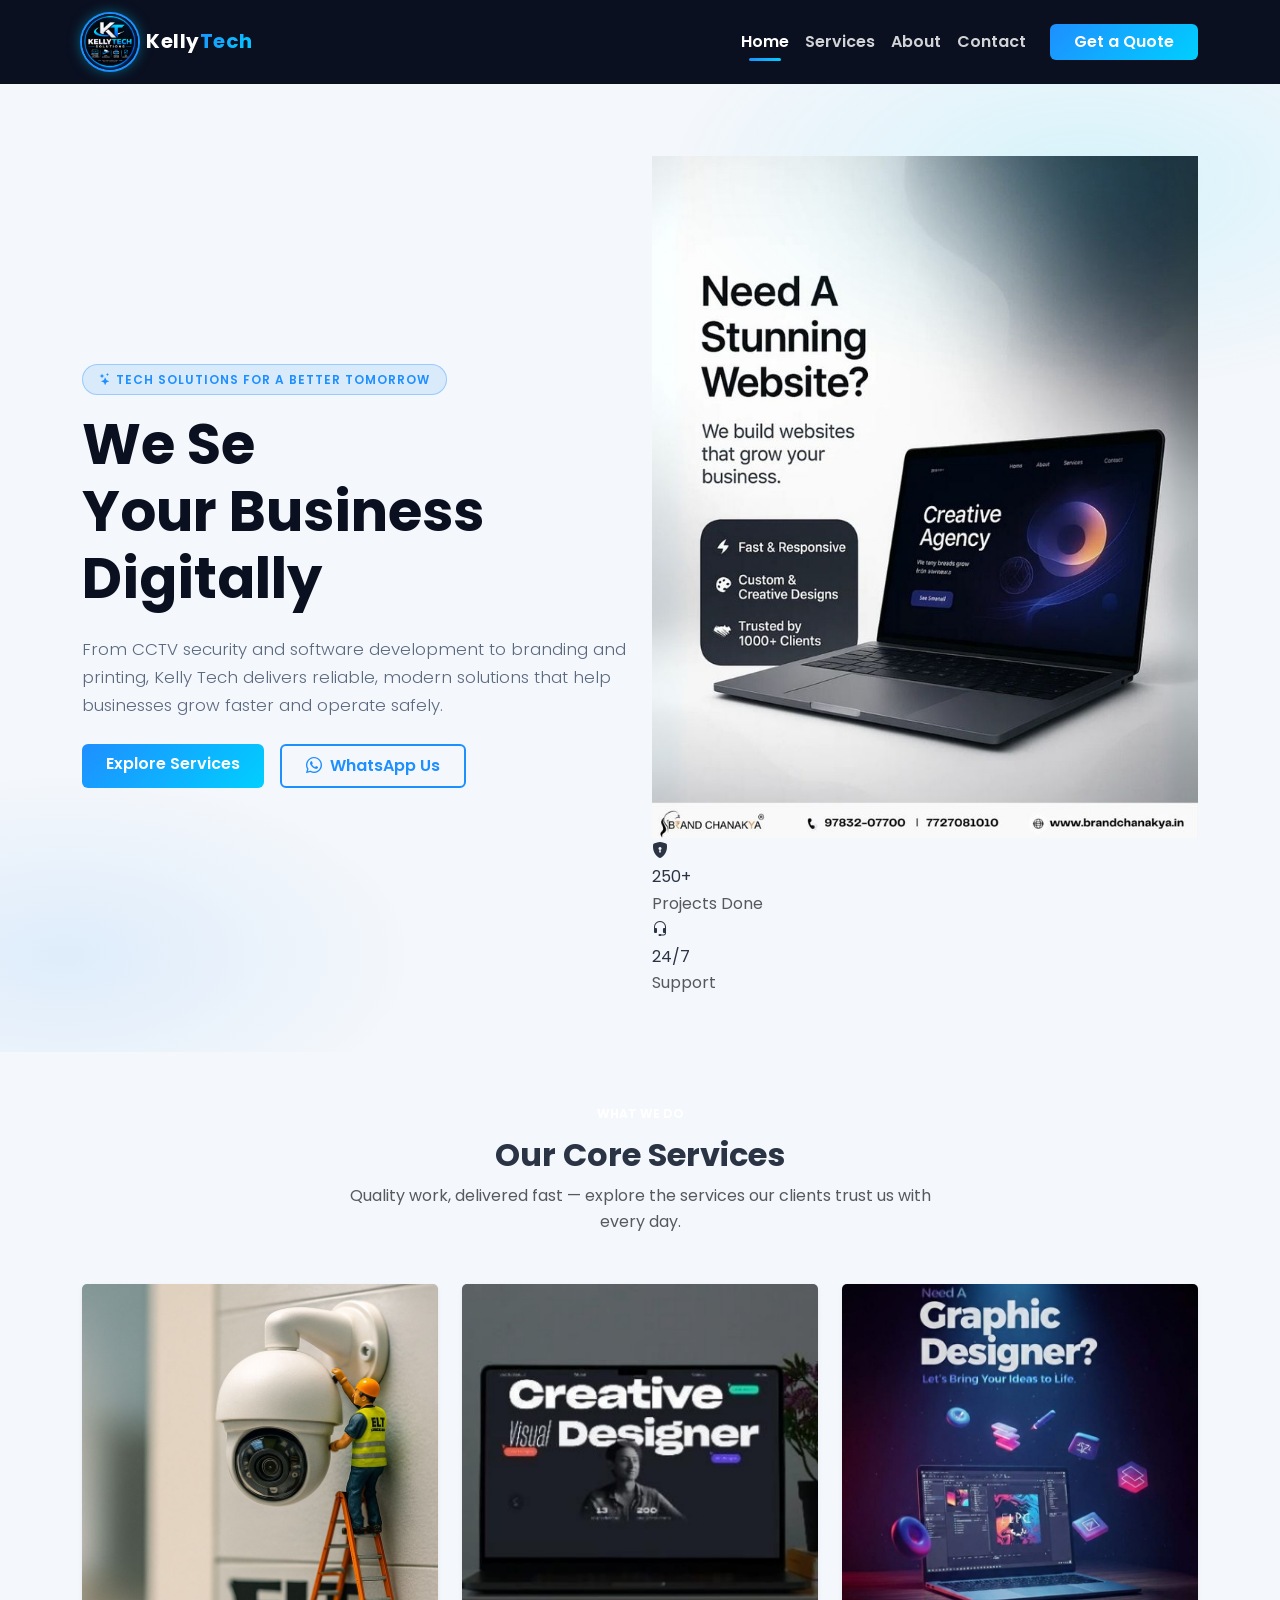
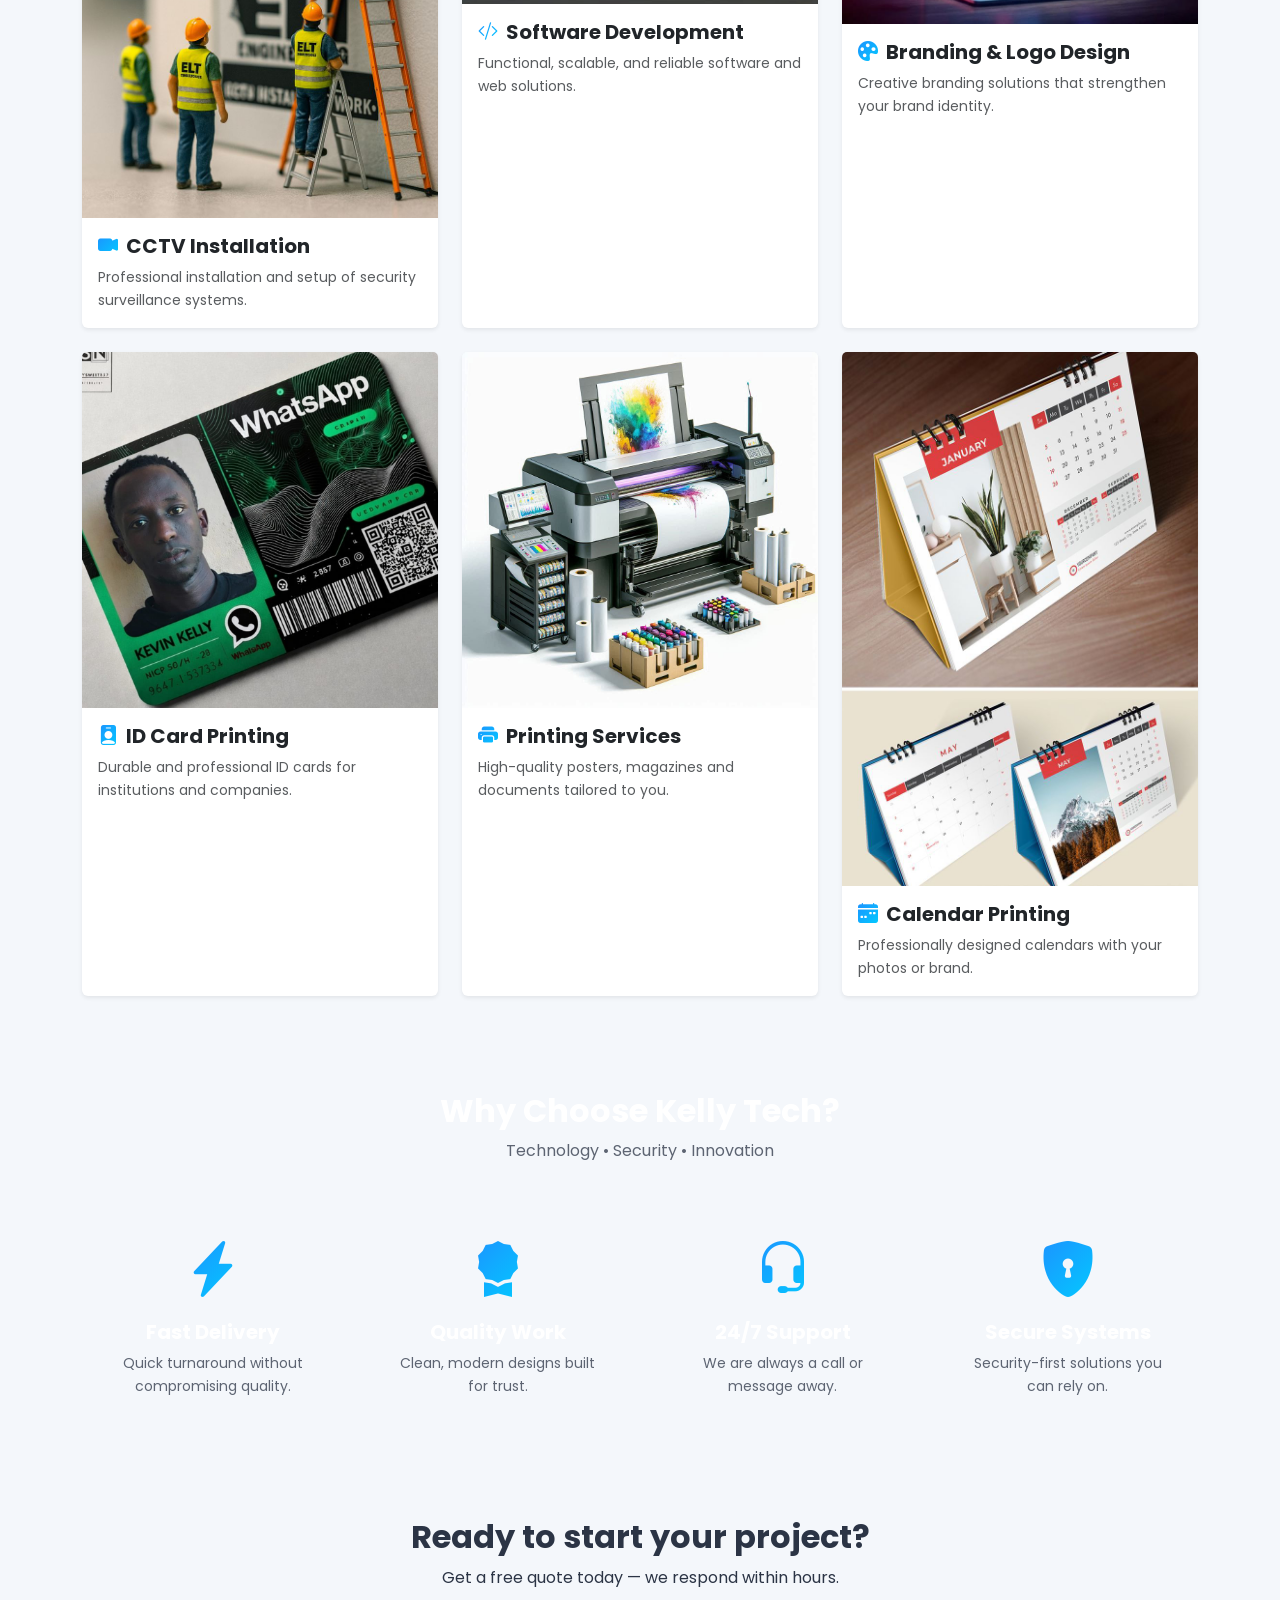
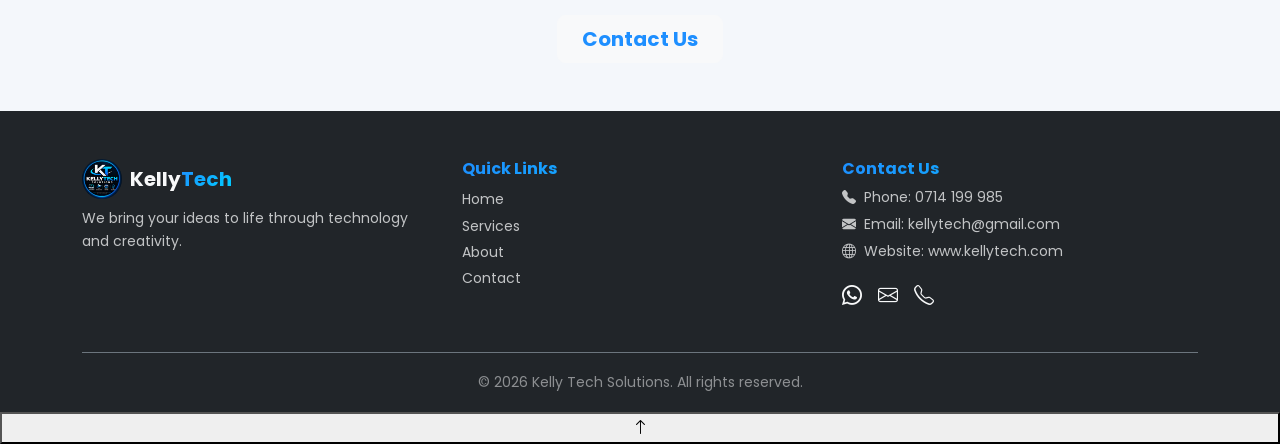
==== index.html @ 05b1f001 "Rebrand site to logo colors (navy/blue/cyan), fix broken logo.png, add UI behaviors and optimize" ====
<!DOCTYPE html>
<html lang="en" data-bs-theme="light">
<head>
    <meta charset="UTF-8">
    <meta name="viewport" content="width=device-width, initial-scale=1.0">
    <meta name="description" content="Kelly Tech Solutions - CCTV installation, software development, branding and printing services in Kenya.">
    <title>Kelly Tech Solutions | Home</title>

    <link rel="icon" type="image/jpeg" href="images/logo.jpg">

    <!-- Preconnects for faster CDN loading -->
    <link rel="preconnect" href="https://cdn.jsdelivr.net" crossorigin>
    <link rel="preconnect" href="https://fonts.gstatic.com" crossorigin>

    <!-- Bootstrap CSS -->
    <link href="https://cdn.jsdelivr.net/npm/bootstrap@5.3.3/dist/css/bootstrap.min.css" rel="stylesheet">
    <link rel="stylesheet" href="https://cdn.jsdelivr.net/npm/bootstrap-icons@1.11.3/font/bootstrap-icons.min.css">
    <link href="https://fonts.googleapis.com/css2?family=Poppins:wght@300;400;600;700&display=swap" rel="stylesheet">

    <!-- Custom CSS -->
    <link rel="stylesheet" href="style.css">
</head>
<body>

<!-- NAVBAR -->
<nav class="navbar navbar-expand-lg navbar-dark navbar-kt sticky-top">
    <div class="container">
        <a class="navbar-brand fw-bold d-flex align-items-center" href="index.html">
            <img src="images/logo.jpg" alt="Kelly Tech Logo" width="56" height="56" class="me-2 rounded-circle">
            <span class="text-white">Kelly</span><span class="brand-text">Tech</span>
        </a>

        <button class="navbar-toggler" type="button" data-bs-toggle="collapse" data-bs-target="#mainNavbar"
                aria-controls="mainNavbar" aria-expanded="false" aria-label="Toggle navigation">
            <span class="navbar-toggler-icon"></span>
        </button>

        <div class="collapse navbar-collapse" id="mainNavbar">
            <ul class="navbar-nav ms-auto fw-semibold">
                <li class="nav-item"><a class="nav-link active" href="index.html" aria-current="page">Home</a></li>
                <li class="nav-item"><a class="nav-link" href="services.html">Services</a></li>
                <li class="nav-item"><a class="nav-link" href="about.html">About</a></li>
                <li class="nav-item"><a class="nav-link" href="contact.html">Contact</a></li>
            </ul>
            <a href="contact.html" class="btn btn-kt ms-lg-3 mt-3 mt-lg-0 px-4">Get a Quote</a>
        </div>
    </div>
</nav>

<main>

    <!-- HERO -->
    <section class="hero">
        <div class="container">
            <div class="row align-items-center">
                <div class="hero-text col-lg-6 mb-5 mb-lg-0 reveal">
                    <span class="badge badge-kt rounded-pill px-3 py-2 mb-3">
                        <i class="bi bi-stars me-1"></i>TECH SOLUTIONS FOR A BETTER TOMORROW
                    </span>
                    <h1 class="display-4 mb-4">
                        We <span id="typedWord" class="typed-word">Build</span><span class="typed-caret"></span><br>
                        Your Business Digitally
                    </h1>
                    <p class="lead mb-4">
                        From CCTV security and software development to branding and printing,
                        Kelly Tech delivers reliable, modern solutions that help businesses
                        grow faster and operate safely.
                    </p>
                    <div class="buttons d-flex gap-3">
                        <a href="services.html" class="btn btn-kt px-4 py-2">Explore Services</a>
                        <a href="https://wa.me/254732307868" target="_blank" rel="noopener" class="btn btn-outline-kt px-4 py-2">
                            <i class="bi bi-whatsapp me-2"></i>WhatsApp Us
                        </a>
                    </div>
                </div>

                <div class="hero-media col-lg-6 reveal">
                    <div class="image-wrapper">
                        <img src="images/Web.jpg" alt="Kelly Tech web development project" fetchpriority="high" decoding="async">
                        <div class="float-card fc-1">
                            <i class="bi bi-shield-lock-fill"></i>
                            <div>250+<br><span class="fw-normal text-muted">Projects Done</span></div>
                        </div>
                        <div class="float-card fc-2">
                            <i class="bi bi-headset"></i>
                            <div>24/7<br><span class="fw-normal text-muted">Support</span></div>
                        </div>
                    </div>
                </div>
            </div>
        </div>
    </section>

<!-- SERVICES PREVIEW -->
<section class="py-5">
    <div class="container">
        <div class="text-center mb-5 reveal">
            <span class="badge badge-kt rounded-pill px-3 py-2 mb-2">WHAT WE DO</span>
            <h2 class="fw-bold">Our Core Services</h2>
            <p class="text-muted mx-auto" style="max-width: 620px;">
                Quality work, delivered fast — explore the services our clients trust us with every day.
            </p>
        </div>

        <div class="row g-4">
            <div class="col-md-4 reveal">
                <div class="card border-0 shadow-sm h-100">
                    <div class="img-zoom">
                        <img src="images/cctv.jpg" class="card-img-top" loading="lazy" decoding="async" alt="CCTV Installation">
                    </div>
                    <div class="card-body">
                        <h5 class="fw-bold"><i class="bi bi-camera-video-fill text-gradient me-2"></i>CCTV Installation</h5>
                        <p class="small text-muted mb-0">
                            Professional installation and setup of security surveillance systems.
                        </p>
                    </div>
                </div>
            </div>

            <div class="col-md-4 reveal">
                <div class="card border-0 shadow-sm h-100">
                    <div class="img-zoom">
                        <img src="images/website.jpeg" class="card-img-top" loading="lazy" decoding="async" alt="Software Development">
                    </div>
                    <div class="card-body">
                        <h5 class="fw-bold"><i class="bi bi-code-slash text-gradient me-2"></i>Software Development</h5>
                        <p class="small text-muted mb-0">
                            Functional, scalable, and reliable software and web solutions.
                        </p>
                    </div>
                </div>
            </div>

            <div class="col-md-4 reveal">
                <div class="card border-0 shadow-sm h-100">
                    <div class="img-zoom">
                        <img src="images/branding.jpg" class="card-img-top" loading="lazy" decoding="async" alt="Branding and Logo Design">
                    </div>
                    <div class="card-body">
                        <h5 class="fw-bold"><i class="bi bi-palette-fill text-gradient me-2"></i>Branding &amp; Logo Design</h5>
                        <p class="small text-muted mb-0">
                            Creative branding solutions that strengthen your brand identity.
                        </p>
                    </div>
                </div>
            </div>

            <div class="col-md-4 reveal">
                <div class="card border-0 shadow-sm h-100">
                    <div class="img-zoom">
                        <img src="images/ID.jpeg" class="card-img-top" loading="lazy" decoding="async" alt="ID Card Printing">
                    </div>
                    <div class="card-body">
                        <h5 class="fw-bold"><i class="bi bi-person-badge-fill text-gradient me-2"></i>ID Card Printing</h5>
                        <p class="small text-muted mb-0">
                            Durable and professional ID cards for institutions and companies.
                        </p>
                    </div>
                </div>
            </div>

            <div class="col-md-4 reveal">
                <div class="card border-0 shadow-sm h-100">
                    <div class="img-zoom">
                        <img src="images/Print.jpg" class="card-img-top" loading="lazy" decoding="async" alt="General Printing Services">
                    </div>
                    <div class="card-body">
                        <h5 class="fw-bold"><i class="bi bi-printer-fill text-gradient me-2"></i>Printing Services</h5>
                        <p class="small text-muted mb-0">
                            High-quality posters, magazines and documents tailored to you.
                        </p>
                    </div>
                </div>
            </div>

            <div class="col-md-4 reveal">
                <div class="card border-0 shadow-sm h-100">
                    <div class="img-zoom">
                        <img src="images/Calender.jpg" class="card-img-top" loading="lazy" decoding="async" alt="Custom Calendar Printing">
                    </div>
                    <div class="card-body">
                        <h5 class="fw-bold"><i class="bi bi-calendar-week-fill text-gradient me-2"></i>Calendar Printing</h5>
                        <p class="small text-muted mb-0">
                            Professionally designed calendars with your photos or brand.
                        </p>
                    </div>
                </div>
            </div>
        </div>
    </div>
</section>

<!-- WHY CHOOSE US -->
<section class="py-5 hero-dark">
    <div class="container">
        <div class="text-center mb-5 reveal">
            <h2 class="fw-bold text-white">Why Choose Kelly Tech?</h2>
            <p class="opacity-75 mb-0">Technology • Security • Innovation</p>
        </div>
        <div class="row g-4">
            <div class="col-md-3 col-6 reveal">
                <div class="text-center p-4 h-100">
                    <i class="bi bi-lightning-charge-fill display-4 text-gradient"></i>
                    <h5 class="mt-3 text-white fw-bold">Fast Delivery</h5>
                    <p class="small opacity-75 mb-0">Quick turnaround without compromising quality.</p>
                </div>
            </div>
            <div class="col-md-3 col-6 reveal">
                <div class="text-center p-4 h-100">
                    <i class="bi bi-award-fill display-4 text-gradient"></i>
                    <h5 class="mt-3 text-white fw-bold">Quality Work</h5>
                    <p class="small opacity-75 mb-0">Clean, modern designs built for trust.</p>
                </div>
            </div>
            <div class="col-md-3 col-6 reveal">
                <div class="text-center p-4 h-100">
                    <i class="bi bi-headset display-4 text-gradient"></i>
                    <h5 class="mt-3 text-white fw-bold">24/7 Support</h5>
                    <p class="small opacity-75 mb-0">We are always a call or message away.</p>
                </div>
            </div>
            <div class="col-md-3 col-6 reveal">
                <div class="text-center p-4 h-100">
                    <i class="bi bi-shield-lock-fill display-4 text-gradient"></i>
                    <h5 class="mt-3 text-white fw-bold">Secure Systems</h5>
                    <p class="small opacity-75 mb-0">Security-first solutions you can rely on.</p>
                </div>
            </div>
        </div>
    </div>
</section>

<!-- CTA -->
<section class="cta py-5 text-center">
    <div class="container reveal">
        <h2 class="fw-bold">Ready to start your project?</h2>
        <p class="mb-4 opacity-90">Get a free quote today — we respond within hours.</p>
        <a href="contact.html" class="btn btn-light btn-lg px-4 fw-bold text-primary">Contact Us</a>
    </div>
</section>

</main>

<!-- FOOTER -->
<footer class="bg-dark text-light pt-5 pb-3" data-bs-theme="dark">
    <div class="container">
        <div class="row">
            <div class="col-md-4 mb-4">
                <h5 class="fw-bold d-flex align-items-center">
                    <img src="images/logo.jpg" alt="" width="40" height="40" class="rounded-circle me-2" loading="lazy">
                    Kelly<span class="brand-text">Tech</span>
                </h5>
                <p class="small opacity-75">
                    We bring your ideas to life through technology and creativity.
                </p>
            </div>

            <div class="col-md-4 mb-4">
                <h6 class="fw-bold text-gradient">Quick Links</h6>
                <ul class="nav flex-column">
                    <li><a class="text-light text-decoration-none small opacity-75" href="index.html">Home</a></li>
                    <li><a class="text-light text-decoration-none small opacity-75" href="services.html">Services</a></li>
                    <li><a class="text-light text-decoration-none small opacity-75" href="about.html">About</a></li>
                    <li><a class="text-light text-decoration-none small opacity-75" href="contact.html">Contact</a></li>
                </ul>
            </div>

            <div class="col-md-4 mb-4">
                <h6 class="fw-bold text-gradient">Contact Us</h6>
                <p class="small mb-1 opacity-75"><i class="bi bi-telephone-fill me-2"></i>Phone: 0714 199 985</p>
                <p class="small mb-1 opacity-75"><i class="bi bi-envelope-fill me-2"></i>Email: kellytech@gmail.com</p>
                <p class="small mb-1 opacity-75"><i class="bi bi-globe me-2"></i>Website: www.kellytech.com</p>
                <div class="d-flex gap-3 mt-3">
                    <a href="https://wa.me/254732307868" target="_blank" rel="noopener" class="text-light fs-5" aria-label="WhatsApp"><i class="bi bi-whatsapp"></i></a>
                    <a href="mailto:kellytech@gmail.com" class="text-light fs-5" aria-label="Email"><i class="bi bi-envelope"></i></a>
                    <a href="tel:+254714199985" class="text-light fs-5" aria-label="Phone"><i class="bi bi-telephone"></i></a>
                </div>
            </div>
        </div>

        <div class="text-center border-top border-secondary pt-3 mt-3">
            <small class="opacity-50">
                © <span class="kt-year">2026</span> Kelly Tech Solutions. All rights reserved.
            </small>
        </div>
    </div>
</footer>

<!-- Bootstrap JS -->
<script src="https://cdn.jsdelivr.net/npm/bootstrap@5.3.3/dist/js/bootstrap.bundle.min.js"></script>
<script src="js/script.js"></script>
</body>
</html>
---- style.css ----
/* ============================================================
   Kelly Tech Solutions - Global Stylesheet
   Brand palette extracted from the logo:
   Deep Navy #0A1020 | Electric Blue #1E8FFF | Cyan #00CFFF
   Theme: "Neon Blue" - do not change brand colors
   ============================================================ */

:root {
    --kt-navy: #0a1020;
    --kt-navy-2: #101b33;
    --kt-blue: #1e8fff;
    --kt-cyan: #00cfff;
    --kt-grad: linear-gradient(135deg, #1e8fff 0%, #00cfff 100%);
    --text-main: #2b3445;
    --text-muted: #5c6a80;
    --bg-light: #f4f7fb;

    /* Re-point Bootstrap's primary color to the brand blue */
    --bs-primary-rgb: 30, 143, 255;

    --radius: 14px;
    --shadow-sm: 0 4px 14px rgba(10, 16, 32, 0.08);
    --shadow-lg: 0 16px 40px rgba(10, 16, 32, 0.18);
    --transition: 0.3s ease;
}

/* --- Global / Reset --- */
html {
    scroll-behavior: smooth;
}

html, body {
    height: 100%;
}

body {
    font-family: 'Poppins', system-ui, sans-serif;
    background: var(--bg-light);
    color: var(--text-main);
    line-height: 1.65;
    margin: 0;
    padding: 0;
    display: flex;
    flex-direction: column;
    min-height: 100vh;
    overflow-x: hidden;
}

main {
    flex: 1 0 auto;
}

footer {
    margin-top: auto;
}

img {
    max-width: 100%;
}

section {
    scroll-margin-top: 90px;
}

/* Gradient brand text (matches the KELLY | TECH logo split) */
.brand-text,
.text-gradient {
    background: var(--kt-grad);
    -webkit-background-clip: text;
    background-clip: text;
    -webkit-text-fill-color: transparent;
    color: transparent;
}

/* --- Navigation (shared across all pages) --- */
.navbar-kt {
    background: var(--kt-navy);
    padding: 0.55rem 0;
    transition: box-shadow var(--transition), background var(--transition);
}

.navbar-kt .navbar-brand {
    font-size: 1.25rem;
    letter-spacing: 0.5px;
}

.navbar-kt img {
    object-fit: cover;
    box-shadow: 0 0 0 2px var(--kt-blue), 0 0 14px rgba(0, 207, 255, 0.55);
}

.navbar-kt .nav-link {
    color: rgba(255, 255, 255, 0.82);
    transition: color var(--transition);
    position: relative;
    padding: 0.5rem 1rem;
}

.navbar-kt .nav-link:hover {
    color: var(--kt-cyan);
}

/* Active page indicator (cyan gradient underline) */
.navbar-kt .nav-link.active {
    color: #fff;
    font-weight: 600;
}

.navbar-kt .nav-link.active::after {
    content: "";
    position: absolute;
    left: 1rem;
    right: 1rem;
    bottom: 2px;
    height: 3px;
    border-radius: 3px;
    background: var(--kt-grad);
}

/* Navbar that gains shadow after scrolling (toggled in js/script.js) */
.navbar-kt.scrolled {
    box-shadow: var(--shadow-lg) !important;
    background: rgba(10, 16, 32, 0.96);
    backdrop-filter: blur(8px);
}

.navbar-kt .navbar-toggler {
    border-color: rgba(255, 255, 255, 0.35);
}

.navbar-kt .navbar-toggler:focus {
    box-shadow: 0 0 0 3px rgba(30, 143, 255, 0.4);
}

/* --- Buttons --- */
/* Re-skin Bootstrap's primary button with brand colors */
.btn-primary {
    --bs-btn-bg: #1e8fff;
    --bs-btn-border-color: #1e8fff;
    --bs-btn-hover-bg: #0f7ae6;
    --bs-btn-hover-border-color: #0f7ae6;
    --bs-btn-active-bg: #0f7ae6;
    --bs-btn-active-border-color: #0f7ae6;
    --bs-btn-disabled-bg: #1e8fff;
    --bs-btn-disabled-border-color: #1e8fff;
}

.btn-kt {
    background: var(--kt-grad);
    border: none;
    color: #fff;
    font-weight: 600;
    transition: transform var(--transition), box-shadow var(--transition), filter var(--transition);
}

.btn-kt:hover,
.btn-kt:focus-visible {
    color: #fff;
    transform: translateY(-2px);
    box-shadow: 0 10px 24px rgba(30, 143, 255, 0.45);
    filter: saturate(1.15);
}

.btn-outline-kt {
    border: 2px solid var(--kt-blue);
    color: var(--kt-blue);
    font-weight: 600;
    transition: all var(--transition);
}

.btn-outline-kt:hover {
    background: var(--kt-blue);
    border-color: var(--kt-blue);
    color: #fff;
    transform: translateY(-2px);
}

/* --- Hero Section --- */
.hero {
    padding: 72px 0 56px;
    position: relative;
}

.hero::before {
    content: "";
    position: absolute;
    inset: 0;
    background:
        radial-gradient(600px 300px at 85% 10%, rgba(0, 207, 255, 0.12), transparent 70%),
        radial-gradient(500px 260px at 5% 90%, rgba(30, 143, 255, 0.10), transparent 70%);
    pointer-events: none;
}

.hero-text h1 {
    font-weight: 700;
    color: var(--kt-navy);
}

.hero-text p {
    font-size: 1.05rem;
    color: var(--text-muted);
    max-width: 34rem;
}

.hero .badge-kt {
    background: rgba(30, 143, 255, 0.12);
    color: var(--kt-blue);
    border: 1px solid rgba(30, 143, 255, 0.35);
    font-weight: 600;
    letter-spacing: 1px;
/* Hero media styling */
.image-wrapper {
    position: relative;
    overflow: hidden;
    border-radius: 20px;
    box-shadow: var(--shadow-lg);
    transition: transform var(--transition);
}

.image-wrapper:hover {
    transform: translateY(-5px);
}

.image-wrapper img {
    width: 100%;
    height: 100%;
    aspect-ratio: 4 / 3;
    object-fit: cover;
}

/* Floating glassy badges over the hero image */
.float-card {
    position: absolute;
    background: rgba(255, 255, 255, 0.92);
    backdrop-filter: blur(6px);
    border-radius: 12px;
    box-shadow: var(--shadow-lg);
    padding: 0.65rem 1rem;
    display: flex;
    align-items: center;
    gap: 0.6rem;
    font-size: 0.85rem;
    font-weight: 600;
    color: var(--kt-navy);
    animation: floaty 4s ease-in-out infinite;
}

.float-card i {
    color: var(--kt-blue);
    font-size: 1.3rem;
}

.float-card.fc-1 {
    top: 8%;
    left: -18px;
}

.float-card.fc-2 {
    bottom: 10%;
    right: -14px;
    animation-delay: 1.2s;
}

@keyframes floaty {
    0%, 100% { transform: translateY(0); }
    50%      { transform: translateY(-9px); }
}

/* Blinking caret for the rotating hero word */
.typed-word {
    color: var(--kt-blue);
}

.typed-caret {
    display: inline-block;
    width: 3px;
    height: 1em;
    background: var(--kt-cyan);
    margin-left: 3px;
    vertical-align: -0.12em;
    animation: blink 0.8s step-end infinite;
}

@keyframes blink {
    50% { opacity: 0; }
}

/* --- Cards (services / contact / features) --- */
.card {
    border-radius: var(--radius);
    transition: transform 0.4s ease, box-shadow 0.4s ease;
}

.card:hover {
    transform: translateY(-10px);
    box-shadow: 0 0.8rem 2rem rgba(10, 16, 32, 0.18) !important;
}

.card-img-top {
    height: 220px;
    width: 100%;
    object-fit: cover;
    transition: transform 0.5s ease;
}

.card:hover .card-img-top {
    transform: scale(1.06);
}

/* Image container that clips the zooming image */
.img-zoom {
    overflow: hidden;
    border-radius: var(--radius) var(--radius) 0 0;
}

/* Icon circles on service cards */
.icon-circle {
    width: 80px;
    height: 80px;
    background: var(--kt-grad);
    color: #fff;
    box-shadow: 0 8px 20px rgba(30, 143, 255, 0.35);
}

/* List group items inside cards */
.list-group-item {
    border: none;
}

.list-group-item i {
    color: var(--kt-blue);
}

/* --- Feature Cards --- */
.feature-card {
    background: #fff;
    border-radius: var(--radius);
    height: 100%;
    transition: all var(--transition);
}

.feature-card:hover {
    background-color: #eef6ff;
    transform: scale(1.02);
}

/* --- Dark sections / About page helpers --- */
.hero-dark {
    background:
        radial-gradient(700px 320px at 80% 0%, rgba(0, 207, 255, 0.18), transparent 70%),
        linear-gradient(135deg, var(--kt-navy) 0%, var(--kt-navy-2) 60%, #16325c 100%);
    color: #fff;
    padding: 90px 0;
}

.icon-box {
    transition: 0.4s;
    cursor: pointer;
}

.icon-box:hover {
    transform: translateY(-10px);
    box-shadow: 0 15px 30px rgba(10, 16, 32, 0.2);
}

.icon-box i {
    color: var(--kt-blue);
}

.counter {
    font-size: 45px;
    font-weight: 700;
    background: var(--kt-grad);
    -webkit-background-clip: text;
    background-clip: text;
    -webkit-text-fill-color: transparent;
    color: transparent;
}

/* --- CTA band --- */
.cta {
    background:
        radial-gradient(600px 280px at 15% 0%, rgba(0, 207, 255, 0.25), transparent 70%),
        linear-gradient(135deg, #0f7ae6 0%, #00cfff 100%);
    color: #fff;
}

.cta .btn-dark {
    background: var(--kt-navy);
    border: none;
}

.cta .btn-dark:hover {
    background: #16233f;
}

/* --- Contact / Forms --- */
.form-card {
    background: #fff;
    border-radius: var(--radius);
}

.form-control:focus,
.form-select:focus {
    border-color: var(--kt-blue);
    box-shadow: 0 0 0 0.25rem rgba(30, 143, 255, 0.25);
}

/* --- Scroll-reveal animation (toggled in js/script.js) --- */
.reveal {
    opacity: 0;
    transform: translateY(28px);
    transition: opacity 0.7s ease, transform 0.7s ease;
    will-change: opacity, transform;
}

.reveal.in {
    opacity: 1;
    transform: translateY(0);
}

/* Respect users who prefer reduced motion */
@media (prefers-reduced-motion: reduce) {
    .reveal,
    .float-card,
    .typed-caret {
        animation: none !important;
        transition: none !important;
        opacity: 1 !important;
        transform: none !important;
    }
}

/* --- Back to top button (injected by js/script.js) --- */
#backToTop {
    position: fixed;
    bottom: 24px;
    right: 24px;
    width: 46px;
    height: 46px;
    border-radius: 50%;
    background: var(--kt-grad);
    color: #fff;
    border: none;
    font-size: 1.1rem;
    box-shadow: var(--shadow-sm);
    opacity: 0;
    visibility: hidden;
    transform: translateY(10px);
    transition: all var(--transition);
    z-index: 1050;
    cursor: pointer;
}

#backToTop.show {
    opacity: 1;
    visibility: visible;
    transform: translateY(0);
}

#backToTop:hover {
    transform: translateY(-3px) scale(1.05);
    box-shadow: 0 10px 22px rgba(30, 143, 255, 0.45);
}

/* --- Footer --- */
footer a {
    text-decoration: none;
    transition: all var(--transition);
}

footer a:hover {
    color: var(--kt-cyan) !important;
    padding-left: 5px;
}

/* --- Responsive Adjustments --- */
@media (max-width: 992px) {
    .hero {
        text-align: center;
    }

    .hero-text {
        text-align: center !important;
        margin-bottom: 40px;
    }

    .hero-text p {
        margin-left: auto;
        margin-right: auto;
    }

    .buttons {
        justify-content: center;
    }

    .hero-dark {
        padding: 60px 0;
    }

    .counter {
        font-size: 36px;
    }

    .float-card.fc-1 {
        left: 4px;
    }

    .float-card.fc-2 {
        right: 4px;
    }
}

@media (max-width: 576px) {
    .hero {
        padding: 48px 0 40px;
    }

    .card-img-top {
        height: 180px;
    }

    .float-card {
        font-size: 0.75rem;
        padding: 0.5rem 0.75rem;
    }
}


}
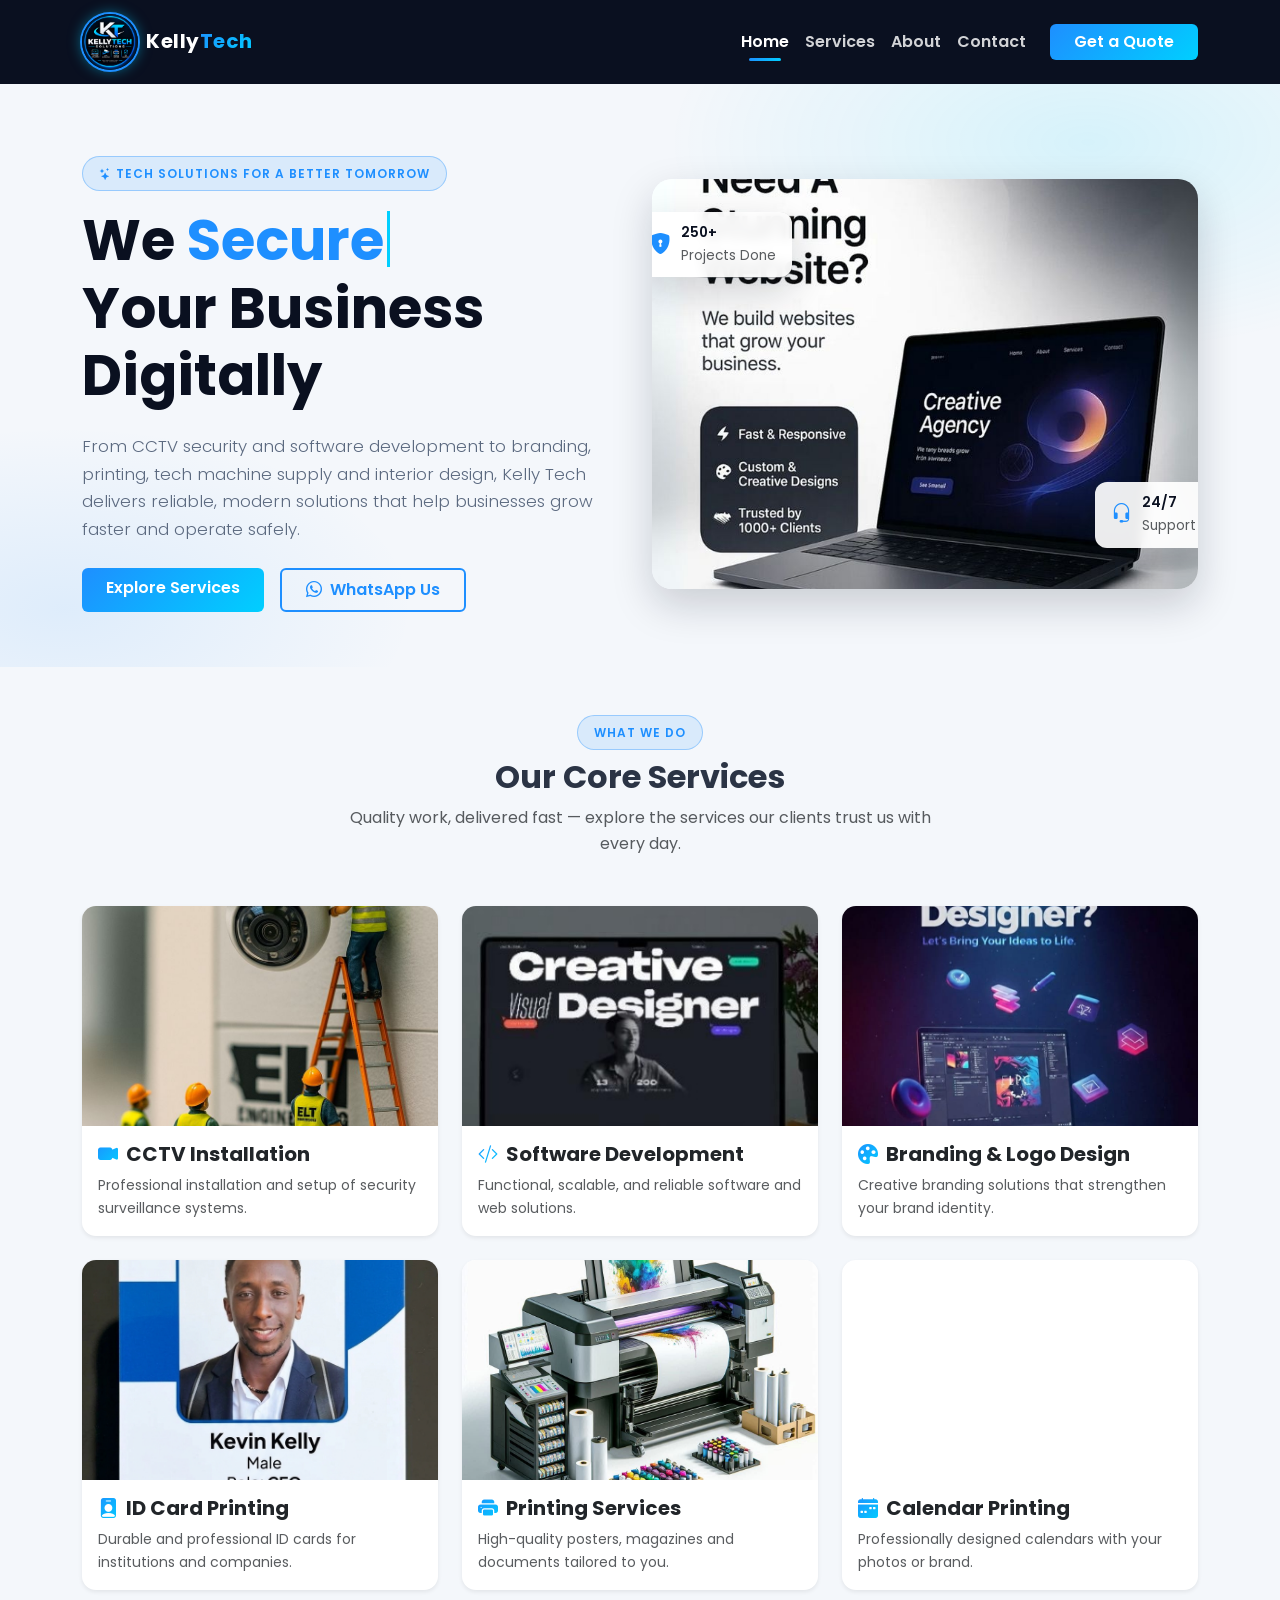
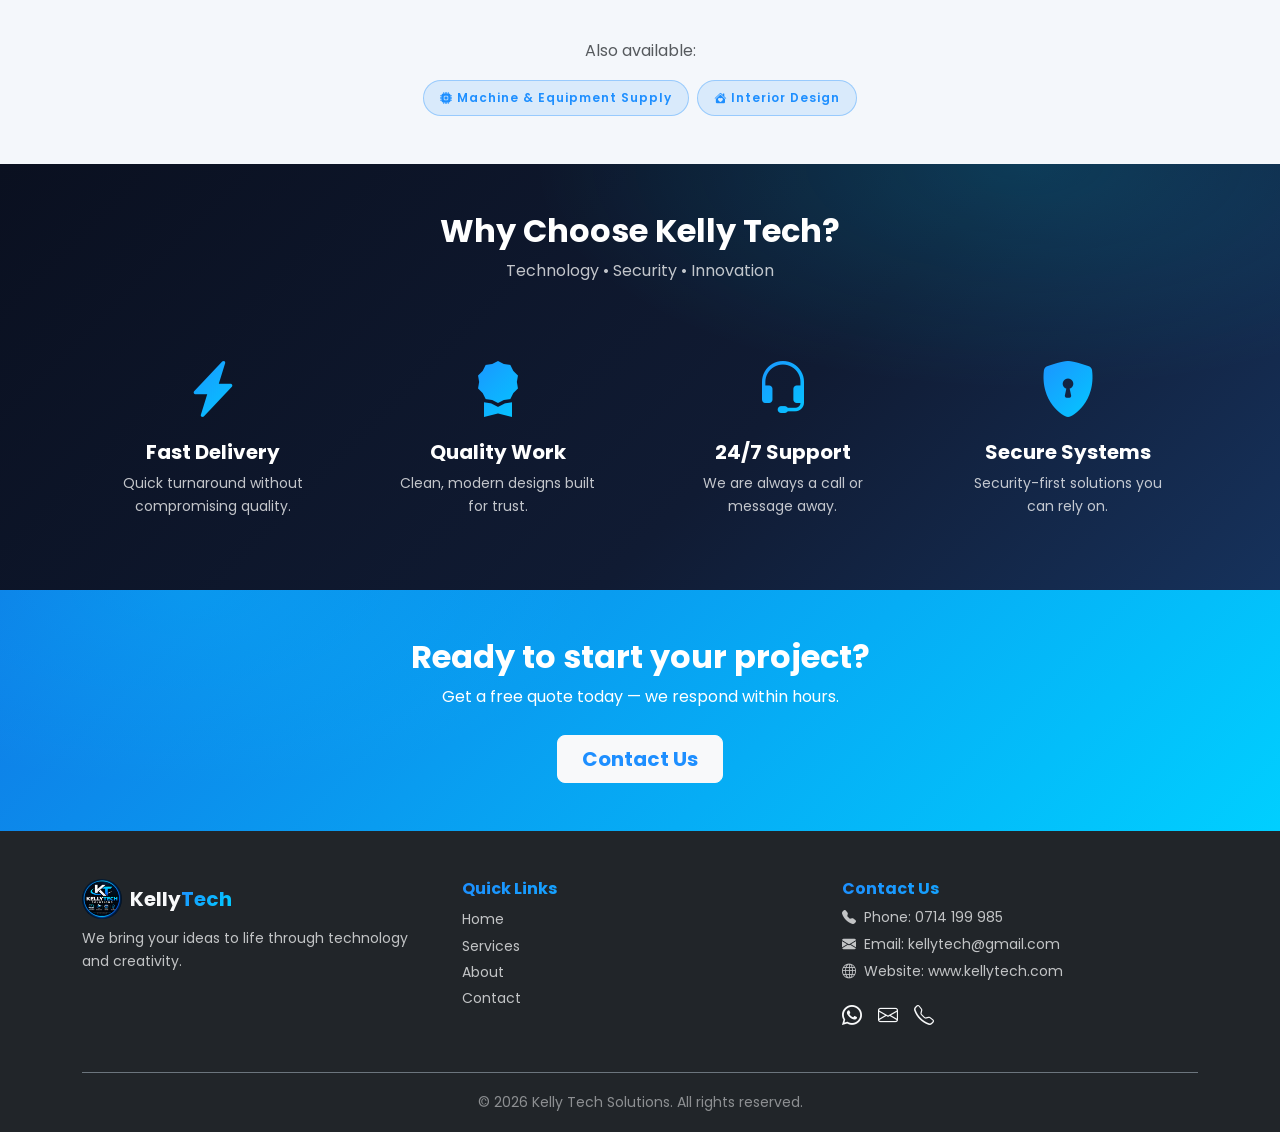
==== commit 141b126d: "Fix invisible text and dead CSS, make site fully responsive, add two services style.css: close the m" ====
--- a/index.html
+++ b/index.html
@@ -3,6 +3,10 @@
 <head>
     <meta charset="UTF-8">
     <meta name="viewport" content="width=device-width, initial-scale=1.0">
+
+    <!-- Flags that JavaScript is running so scroll-reveal sections stay visible
+         instead of stuck hidden if JS is blocked or fails to load -->
+    <script>document.documentElement.classList.add("js");</script>
     <meta name="description" content="Kelly Tech Solutions - CCTV installation, software development, branding and printing services in Kenya.">
     <title>Kelly Tech Solutions | Home</title>
 
@@ -62,9 +66,9 @@
                         Your Business Digitally
                     </h1>
                     <p class="lead mb-4">
-                        From CCTV security and software development to branding and printing,
-                        Kelly Tech delivers reliable, modern solutions that help businesses
-                        grow faster and operate safely.
+                        From CCTV security and software development to branding, printing,
+                        tech machine supply and interior design, Kelly Tech delivers reliable,
+                        modern solutions that help businesses grow faster and operate safely.
                     </p>
                     <div class="buttons d-flex gap-3">
                         <a href="services.html" class="btn btn-kt px-4 py-2">Explore Services</a>
@@ -185,6 +189,19 @@
                         </p>
                     </div>
                 </div>
+            </div>
+        </div>
+
+        <!-- Additional services -->
+        <div class="text-center mt-5 reveal">
+            <p class="text-muted mb-3">Also available:</p>
+            <div class="d-flex flex-wrap justify-content-center gap-2">
+                <a href="services.html" class="badge badge-kt rounded-pill px-3 py-2">
+                    <i class="bi bi-cpu-fill me-1"></i>Machine &amp; Equipment Supply
+                </a>
+                <a href="services.html" class="badge badge-kt rounded-pill px-3 py-2">
+                    <i class="bi bi-house-heart-fill me-1"></i>Interior Design
+                </a>
             </div>
         </div>
     </div>
--- a/style.css
+++ b/style.css
@@ -72,6 +72,18 @@
     color: transparent;
 }
 
+/* Safety net: a browser that cannot clip a gradient to text renders these
+   words fully transparent (invisible). Fall back to a solid brand blue. */
+@supports not (background-clip: text) {
+    .brand-text,
+    .text-gradient,
+    .counter {
+        background: none;
+        color: var(--kt-blue);
+        -webkit-text-fill-color: currentColor;
+    }
+}
+
 /* --- Navigation (shared across all pages) --- */
 .navbar-kt {
     background: var(--kt-navy);
@@ -202,12 +214,42 @@
     max-width: 34rem;
 }
 
-.hero .badge-kt {
+/* Brand pills used for the section eyebrows ("WHAT WE DO", "WHO WE ARE",
+   "SEND US A MESSAGE"...). Bootstrap's .badge has NO background of its own and
+   defaults to WHITE text, which made these labels invisible on the light page
+   background - the background/colour pair below keeps every badge readable. */
+.badge-kt {
     background: rgba(30, 143, 255, 0.12);
     color: var(--kt-blue);
     border: 1px solid rgba(30, 143, 255, 0.35);
     font-weight: 600;
     letter-spacing: 1px;
+    display: inline-block;
+    max-width: 100%;
+    white-space: normal;
+    line-height: 1.45;
+}
+
+/* Badges sitting on the dark navy sections need a light-on-dark variant
+   (this replaces the inline styles previously used on the services page) */
+.hero-dark .badge-kt {
+    background: rgba(255, 255, 255, 0.12);
+    color: var(--kt-cyan);
+    border: 1px solid rgba(0, 207, 255, 0.4);
+}
+
+/* Badge pills used as small links on the homepage */
+a.badge-kt {
+    text-decoration: none;
+    transition: background var(--transition), transform var(--transition);
+}
+
+a.badge-kt:hover {
+    background: rgba(30, 143, 255, 0.2);
+    color: var(--kt-blue);
+    transform: translateY(-2px);
+}
+
 /* Hero media styling */
 .image-wrapper {
     position: relative;
@@ -406,15 +448,23 @@
     box-shadow: 0 0 0 0.25rem rgba(30, 143, 255, 0.25);
 }
 
-/* --- Scroll-reveal animation (toggled in js/script.js) --- */
+/* --- Scroll-reveal animation (toggled in js/script.js) ---
+   Content is visible by default so the page still reads correctly when
+   JavaScript is blocked or fails to load; the animated (hidden) state is only
+   applied after the inline `js` flag on <html> confirms JavaScript is running. */
 .reveal {
+    opacity: 1;
+    transform: none;
+}
+
+html.js .reveal {
     opacity: 0;
     transform: translateY(28px);
     transition: opacity 0.7s ease, transform 0.7s ease;
     will-change: opacity, transform;
 }
 
-.reveal.in {
+html.js .reveal.in {
     opacity: 1;
     transform: translateY(0);
 }
@@ -474,9 +524,77 @@
     padding-left: 5px;
 }
 
-/* --- Responsive Adjustments --- */
+/* ============================================================
+   RESPONSIVE LAYER
+   Breakpoints mirror Bootstrap 5: 1400 / 1200 / 992 / 768 / 576 / 400
+   Target: the same content must read well on phones, small and large
+   tablets, laptops, desktops and wide monitors - nothing overflows
+   sideways and no text is hidden behind decorative elements.
+   ============================================================ */
+
+/* Anchors must clear the sticky navbar on every screen size */
+html {
+    scroll-padding-top: 84px;
+}
+
+/* Flex/grid children default to min-width:auto, which can force overflow */
+.row > [class*="col-"],
+.hero-text,
+.hero-media,
+.card,
+.card-body {
+    min-width: 0;
+}
+
+/* Long e-mails, URLs and unbroken words wrap instead of breaking the layout */
+body {
+    overflow-wrap: break-word;
+}
+
+/* Nicer multi-line headlines (ignored by browsers that don't support it) */
+h1, h2, h3, h4, h5, h6 {
+    text-wrap: balance;
+}
+
+/* Decorative floating badges must never create a sideways scrollbar */
+main,
+.hero,
+.hero-dark,
+.cta {
+    overflow-x: clip;
+}
+
+/* --- Wide monitors (>= 1400px): a little more breathing room --- */
+@media (min-width: 1400px) {
+    .hero {
+        padding: 88px 0 72px;
+    }
+
+    .hero-dark {
+        padding: 104px 0;
+    }
+}
+
+/* --- Laptops / small desktops (<= 1200px) --- */
+@media (max-width: 1200px) {
+    .hero {
+        padding: 64px 0 52px;
+    }
+
+    .hero-dark {
+        padding: 78px 0;
+    }
+
+    .icon-circle {
+        width: 72px;
+        height: 72px;
+    }
+}
+
+/* --- Tablets and the collapsed navbar (<= 992px) --- */
 @media (max-width: 992px) {
     .hero {
+        padding: 56px 0 48px;
         text-align: center;
     }
 
@@ -509,11 +627,102 @@
     .float-card.fc-2 {
         right: 4px;
     }
-}
-
+
+    /* Collapsed menu: full-width rows that are comfortable to tap */
+    .navbar-kt .navbar-collapse {
+        margin-top: 0.5rem;
+        padding-top: 0.5rem;
+        border-top: 1px solid rgba(255, 255, 255, 0.12);
+    }
+
+    .navbar-kt .navbar-nav .nav-link {
+        padding: 0.6rem 0.25rem;
+    }
+
+    .navbar-kt .nav-link.active::after {
+        left: 0.25rem;
+        right: auto;
+        width: 34px;
+        bottom: 6px;
+    }
+
+    .navbar-kt .navbar-collapse .btn-kt {
+        display: block;
+        width: 100%;
+    }
+}
+
+/* --- Small tablets / large phones (<= 768px) --- */
+@media (max-width: 768px) {
+    .hero {
+        padding: 48px 0 44px;
+    }
+
+    .hero-dark {
+        padding: 56px 0;
+    }
+
+    .image-wrapper,
+    .image-wrapper img {
+        aspect-ratio: 16 / 11;
+    }
+
+    .float-card {
+        font-size: 0.8rem;
+        padding: 0.55rem 0.85rem;
+    }
+
+    .float-card i {
+        font-size: 1.1rem;
+    }
+
+    .card-img-top {
+        height: 200px;
+    }
+
+    .counter {
+        font-size: 32px;
+    }
+
+    .icon-circle {
+        width: 66px;
+        height: 66px;
+    }
+
+    .list-group-item {
+        padding: 0.5rem 0.25rem;
+        font-size: 0.95rem;
+    }
+
+    .hero-dark h1.display-3 {
+        font-size: 2.25rem;
+    }
+}
+
+/* --- Phones (<= 576px) --- */
 @media (max-width: 576px) {
     .hero {
-        padding: 48px 0 40px;
+        padding: 40px 0 36px;
+    }
+
+    .hero-text h1 {
+        font-size: calc(1.35rem + 2.7vw);
+    }
+
+    .hero-text p,
+    .hero-text .lead,
+    .hero-dark .lead {
+        font-size: 1rem;
+    }
+
+    /* Stack the hero calls-to-action so both buttons stay on screen */
+    .buttons {
+        flex-direction: column;
+        align-items: stretch;
+    }
+
+    .buttons .btn {
+        width: 100%;
     }
 
     .card-img-top {
@@ -524,7 +733,76 @@
         font-size: 0.75rem;
         padding: 0.5rem 0.75rem;
     }
-}
-
-
-}
+
+    .float-card.fc-1 {
+        left: 6px;
+    }
+
+    .float-card.fc-2 {
+        right: 6px;
+    }
+
+    .counter {
+        font-size: 28px;
+    }
+
+    .icon-circle {
+        width: 60px;
+        height: 60px;
+    }
+
+    .icon-circle i {
+        font-size: 1.4rem !important;
+    }
+
+    .badge-kt {
+        font-size: 0.72rem;
+        letter-spacing: 0.5px;
+    }
+
+    #backToTop {
+        right: 16px;
+        bottom: calc(18px + env(safe-area-inset-bottom, 0px));
+        width: 42px;
+        height: 42px;
+    }
+}
+
+/* --- Small phones (<= 400px) --- */
+@media (max-width: 400px) {
+    .navbar-kt .navbar-brand {
+        font-size: 1.05rem;
+        letter-spacing: 0;
+    }
+
+    .navbar-kt .navbar-brand img {
+        width: 40px;
+        height: 40px;
+    }
+
+    .counter {
+        font-size: 24px;
+    }
+
+    .badge-kt {
+        font-size: 0.65rem;
+    }
+
+    .btn-lg {
+        font-size: 1rem;
+        padding: 0.6rem 1.25rem;
+    }
+}
+
+/* --- Touch devices: hover-only effects can stick, so keep them static --- */
+@media (hover: none) {
+    .card:hover,
+    .icon-box:hover,
+    .image-wrapper:hover {
+        transform: none;
+    }
+
+    .card:hover .card-img-top {
+        transform: none;
+    }
+}
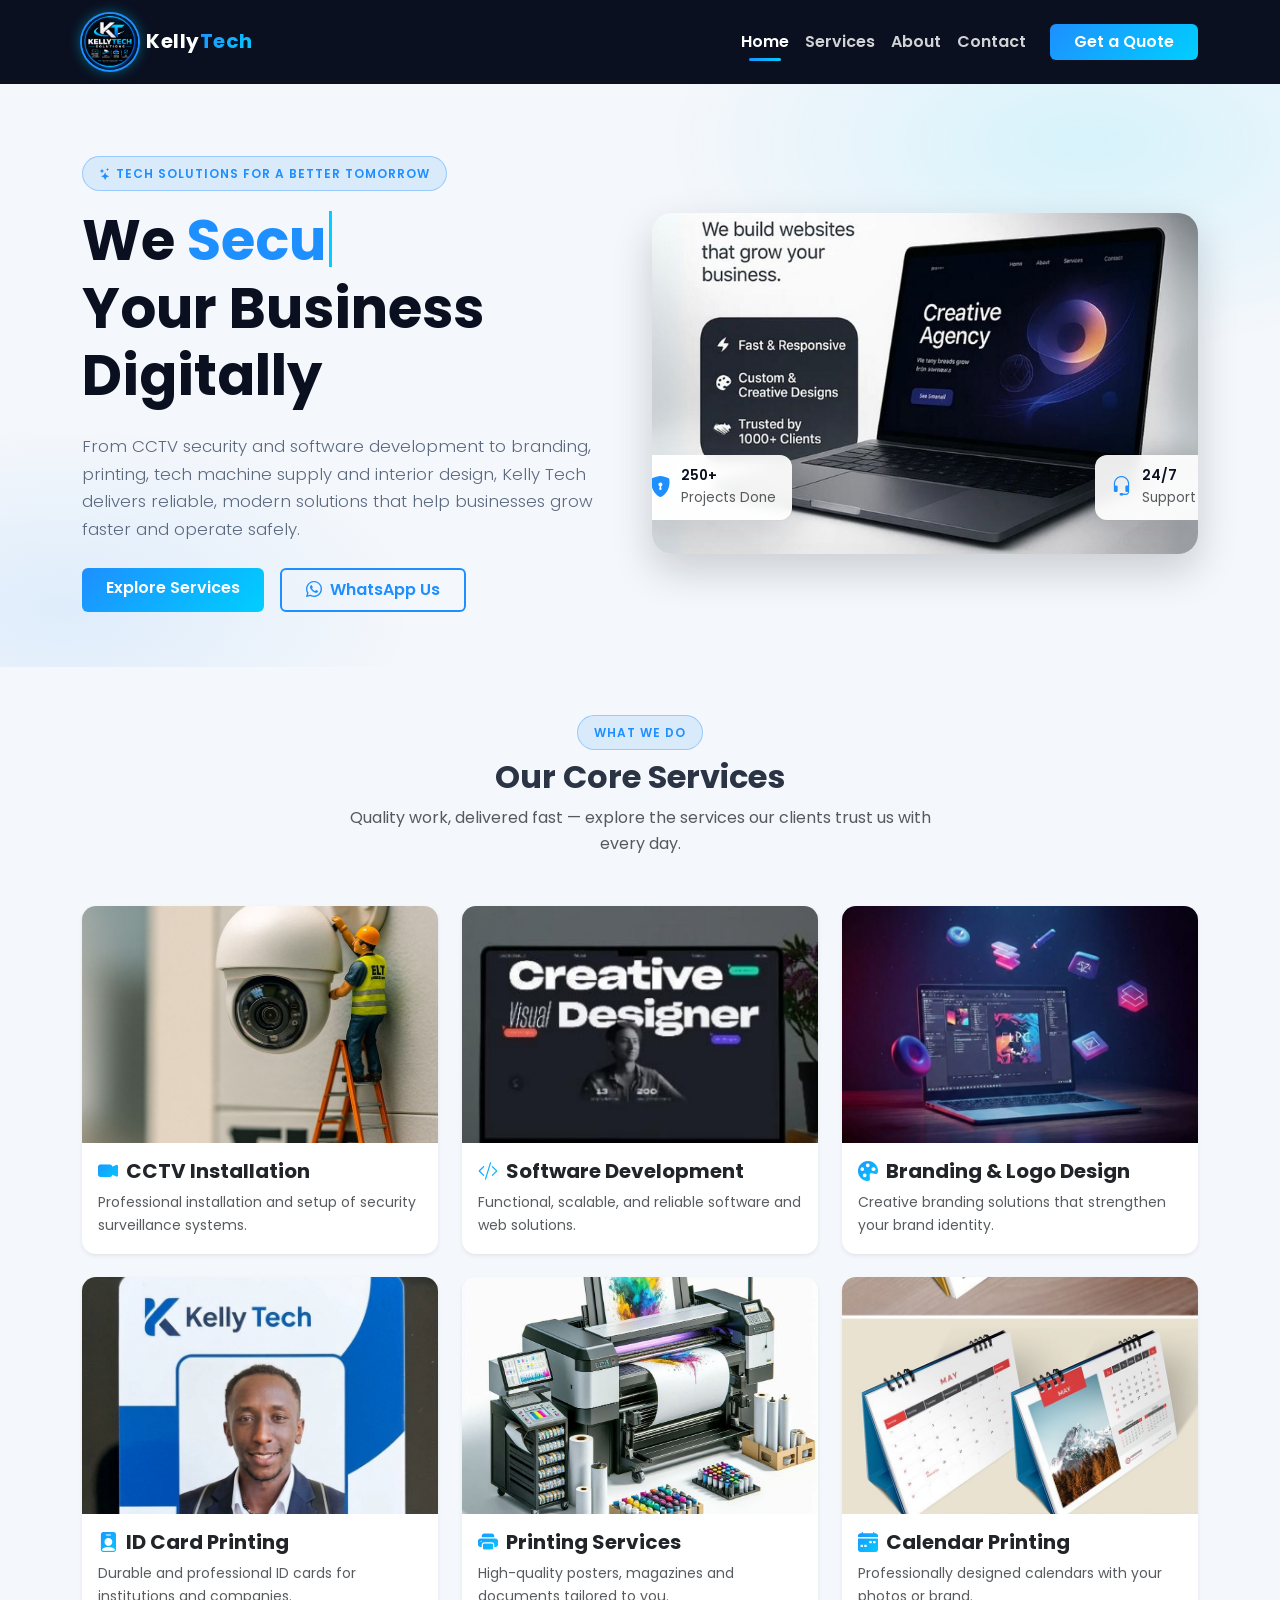
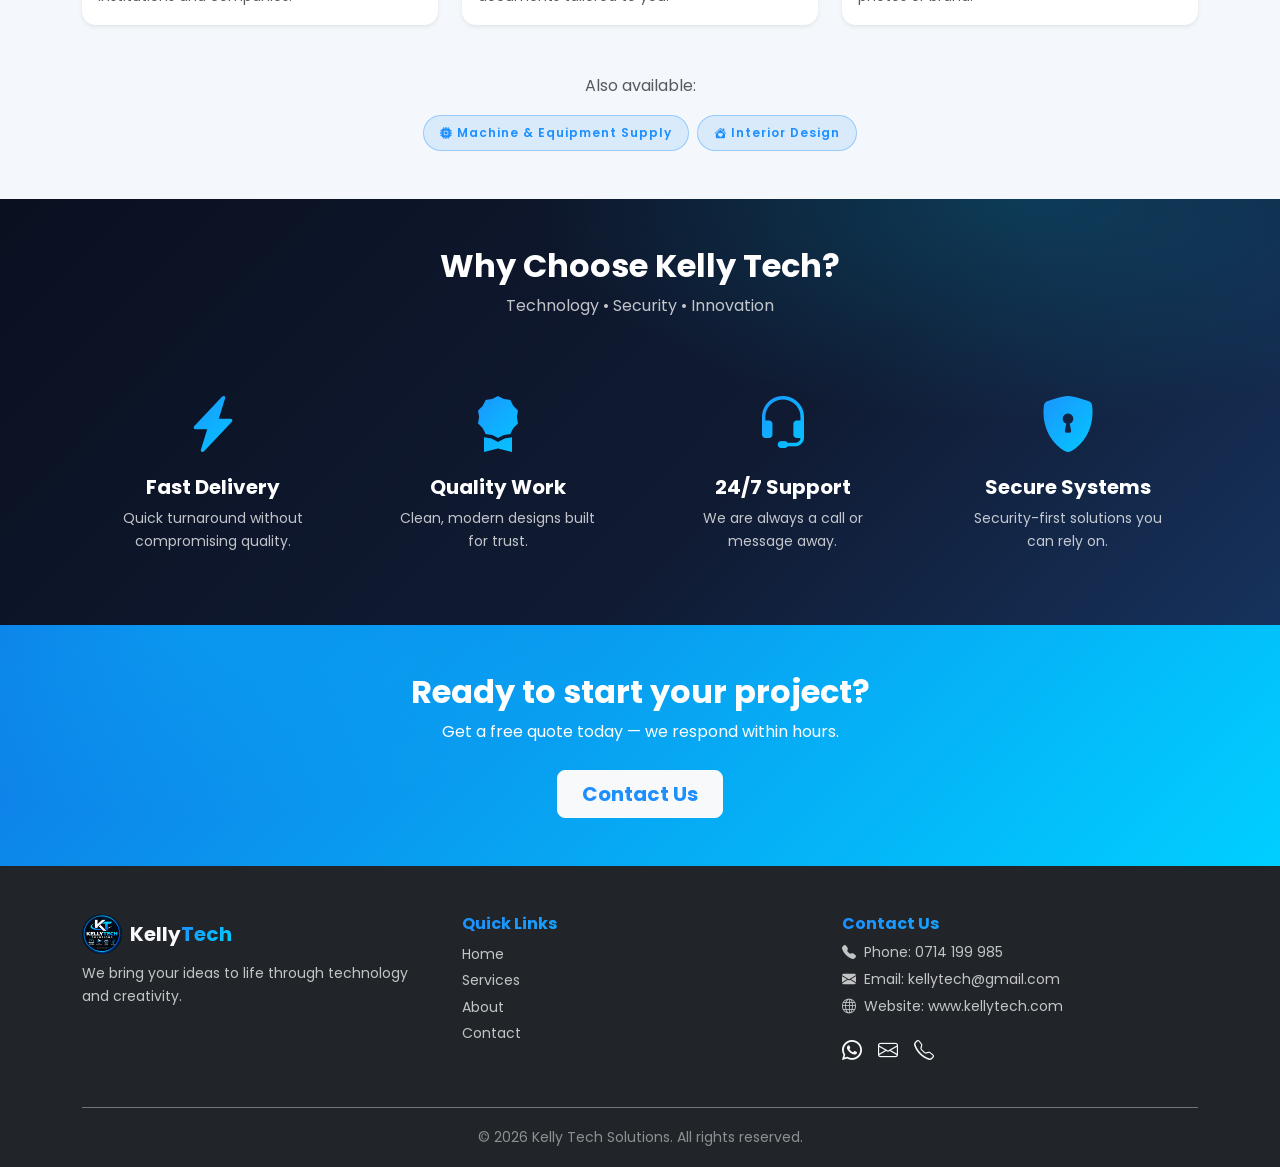
==== commit 5da80fd5: "Fix image framing so photos are cropped consistently at every width Card thumbnails now use a single" ====
--- a/index.html
+++ b/index.html
@@ -110,7 +110,7 @@
             <div class="col-md-4 reveal">
                 <div class="card border-0 shadow-sm h-100">
                     <div class="img-zoom">
-                        <img src="images/cctv.jpg" class="card-img-top" loading="lazy" decoding="async" alt="CCTV Installation">
+                        <img src="images/cctv.jpg" class="card-img-top img-focus-top" loading="lazy" decoding="async" alt="CCTV Installation">
                     </div>
                     <div class="card-body">
                         <h5 class="fw-bold"><i class="bi bi-camera-video-fill text-gradient me-2"></i>CCTV Installation</h5>
@@ -138,7 +138,7 @@
             <div class="col-md-4 reveal">
                 <div class="card border-0 shadow-sm h-100">
                     <div class="img-zoom">
-                        <img src="images/branding.jpg" class="card-img-top" loading="lazy" decoding="async" alt="Branding and Logo Design">
+                        <img src="images/branding.jpg" class="card-img-top img-focus-bottom" loading="lazy" decoding="async" alt="Branding and Logo Design">
                     </div>
                     <div class="card-body">
                         <h5 class="fw-bold"><i class="bi bi-palette-fill text-gradient me-2"></i>Branding &amp; Logo Design</h5>
@@ -152,7 +152,7 @@
             <div class="col-md-4 reveal">
                 <div class="card border-0 shadow-sm h-100">
                     <div class="img-zoom">
-                        <img src="images/ID.jpeg" class="card-img-top" loading="lazy" decoding="async" alt="ID Card Printing">
+                        <img src="images/ID.jpeg" class="card-img-top img-focus-top" loading="lazy" decoding="async" alt="ID Card Printing">
                     </div>
                     <div class="card-body">
                         <h5 class="fw-bold"><i class="bi bi-person-badge-fill text-gradient me-2"></i>ID Card Printing</h5>
@@ -180,7 +180,7 @@
             <div class="col-md-4 reveal">
                 <div class="card border-0 shadow-sm h-100">
                     <div class="img-zoom">
-                        <img src="images/Calender.jpg" class="card-img-top" loading="lazy" decoding="async" alt="Custom Calendar Printing">
+                        <img src="images/Calender.jpg" class="card-img-top img-focus-bottom" loading="lazy" decoding="async" alt="Custom Calendar Printing">
                     </div>
                     <div class="card-body">
                         <h5 class="fw-bold"><i class="bi bi-calendar-week-fill text-gradient me-2"></i>Calendar Printing</h5>
--- a/style.css
+++ b/style.css
@@ -266,8 +266,26 @@
 .image-wrapper img {
     width: 100%;
     height: 100%;
-    aspect-ratio: 4 / 3;
+    /* One fixed frame ratio for every width: the photo is cropped the same way
+       on a phone and on a desktop, so a subject can never be chopped on one
+       screen while it looks right on another. */
+    aspect-ratio: 16 / 10;
     object-fit: cover;
+}
+
+/* The hero photo is a stock flyer, so it carries its own headline in the top
+   band and a third-party watermark (another agency's phone numbers) along the
+   bottom edge. 76% parks the crop on the laptop + badge area and keeps both of
+   those bands out of frame at every width. */
+.hero-media .image-wrapper img {
+    object-position: center 76%;
+}
+
+/* The about page shows a near-square flyer in full, so its frame stays square
+   (nothing on that artwork is cut off). */
+.image-wrapper.square,
+.image-wrapper.square img {
+    aspect-ratio: 1 / 1;
 }
 
 /* Floating glassy badges over the hero image */
@@ -292,8 +310,11 @@
     font-size: 1.3rem;
 }
 
+/* Both chips sit low in the frame, over the empty desk area of the photo and
+   below the feature card that is baked into it, so they can never land on top
+   of the artwork's own headline, subtitle or card text. */
 .float-card.fc-1 {
-    top: 8%;
+    bottom: 10%;
     left: -18px;
 }
 
@@ -339,10 +360,29 @@
 }
 
 .card-img-top {
-    height: 220px;
     width: 100%;
+    /* Height comes from the frame ratio instead of a fixed pixel height, so the
+       thumbnail is cropped identically in the 3-up desktop grid, the 3-up
+       tablet grid and the 1-up phone layout. */
+    height: auto;
+    aspect-ratio: 3 / 2;
     object-fit: cover;
     transition: transform 0.5s ease;
+}
+
+/* Focal points. Every service photo has a different shape, so one shared frame
+   crops each of them differently; steering the crop keeps the actual subject in
+   view and stops half-cut objects or headline text at the frame edge. */
+.img-focus-top {
+    object-position: center 25%;
+}
+
+.img-focus-mid {
+    object-position: center 38%;
+}
+
+.img-focus-bottom {
+    object-position: center bottom;
 }
 
 .card:hover .card-img-top {
@@ -662,11 +702,6 @@
         padding: 56px 0;
     }
 
-    .image-wrapper,
-    .image-wrapper img {
-        aspect-ratio: 16 / 11;
-    }
-
     .float-card {
         font-size: 0.8rem;
         padding: 0.55rem 0.85rem;
@@ -674,10 +709,6 @@
 
     .float-card i {
         font-size: 1.1rem;
-    }
-
-    .card-img-top {
-        height: 200px;
     }
 
     .counter {
@@ -723,10 +754,6 @@
 
     .buttons .btn {
         width: 100%;
-    }
-
-    .card-img-top {
-        height: 180px;
     }
 
     .float-card {
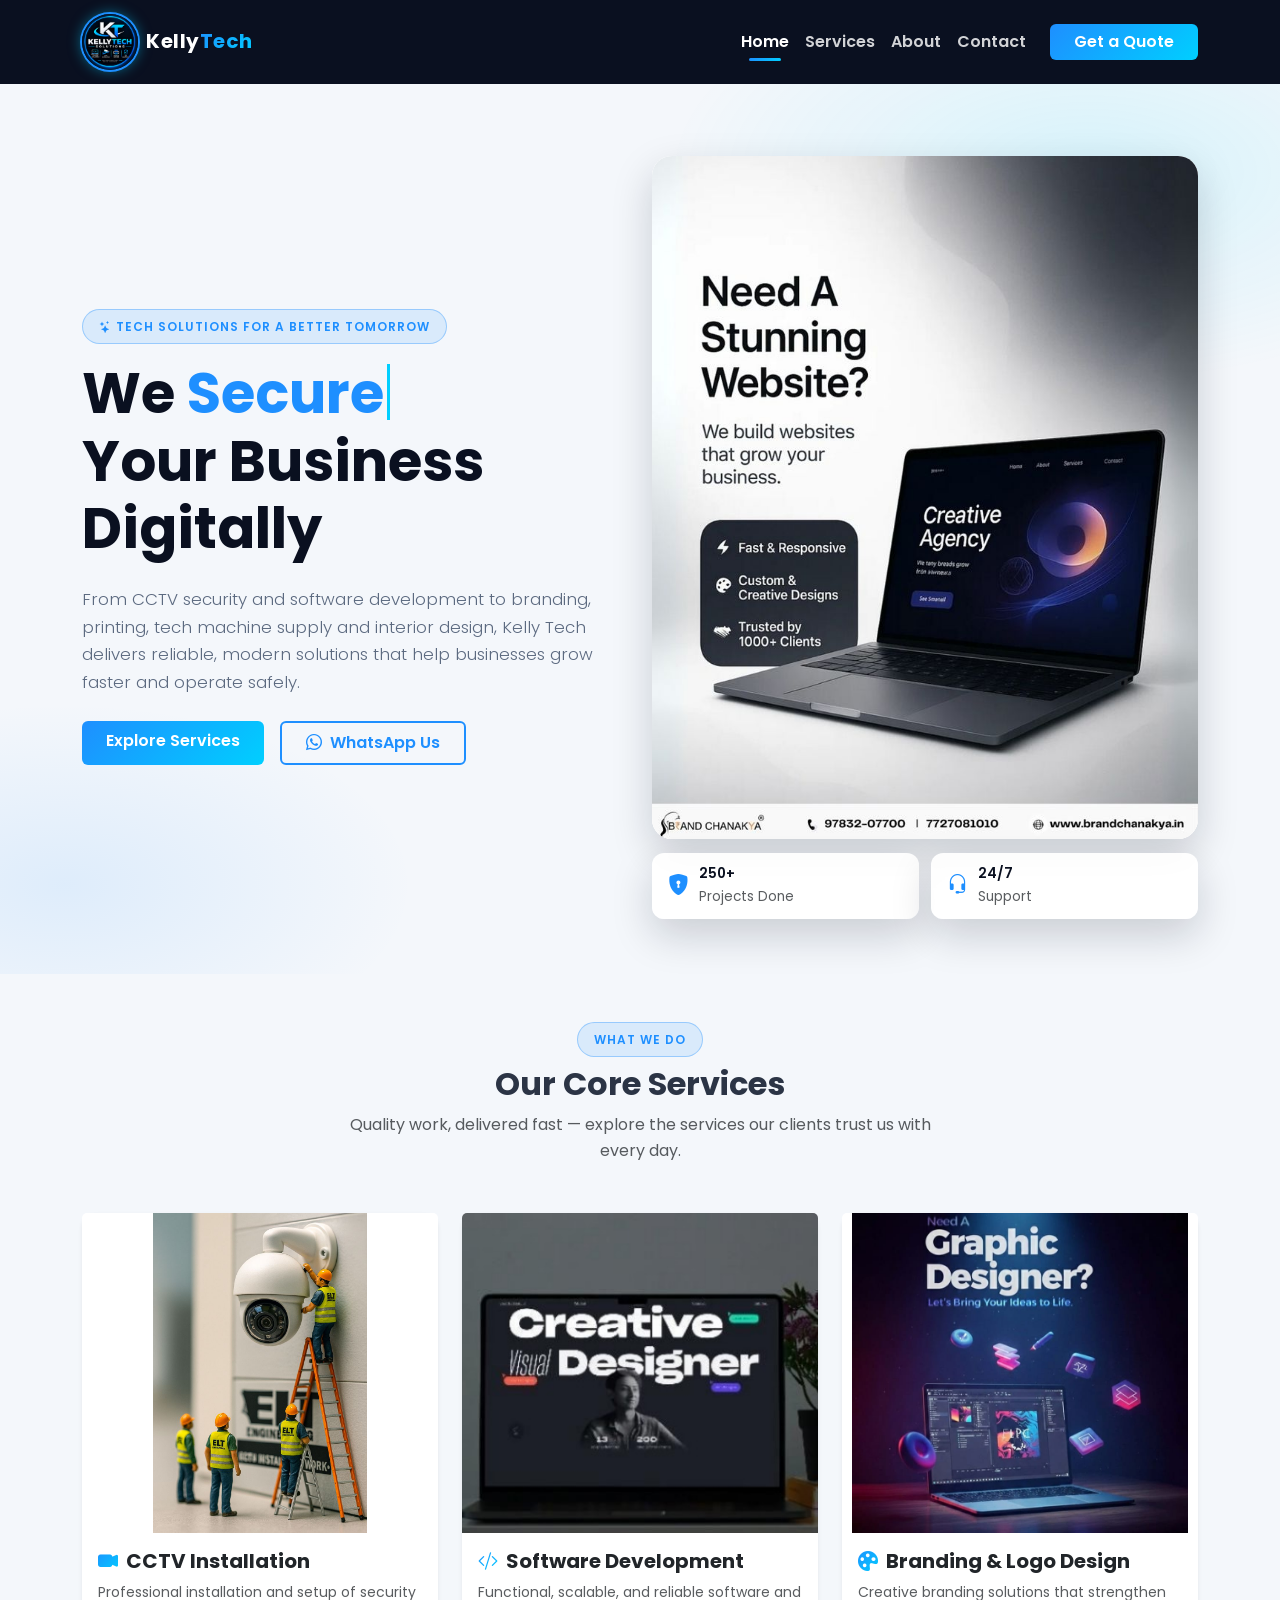
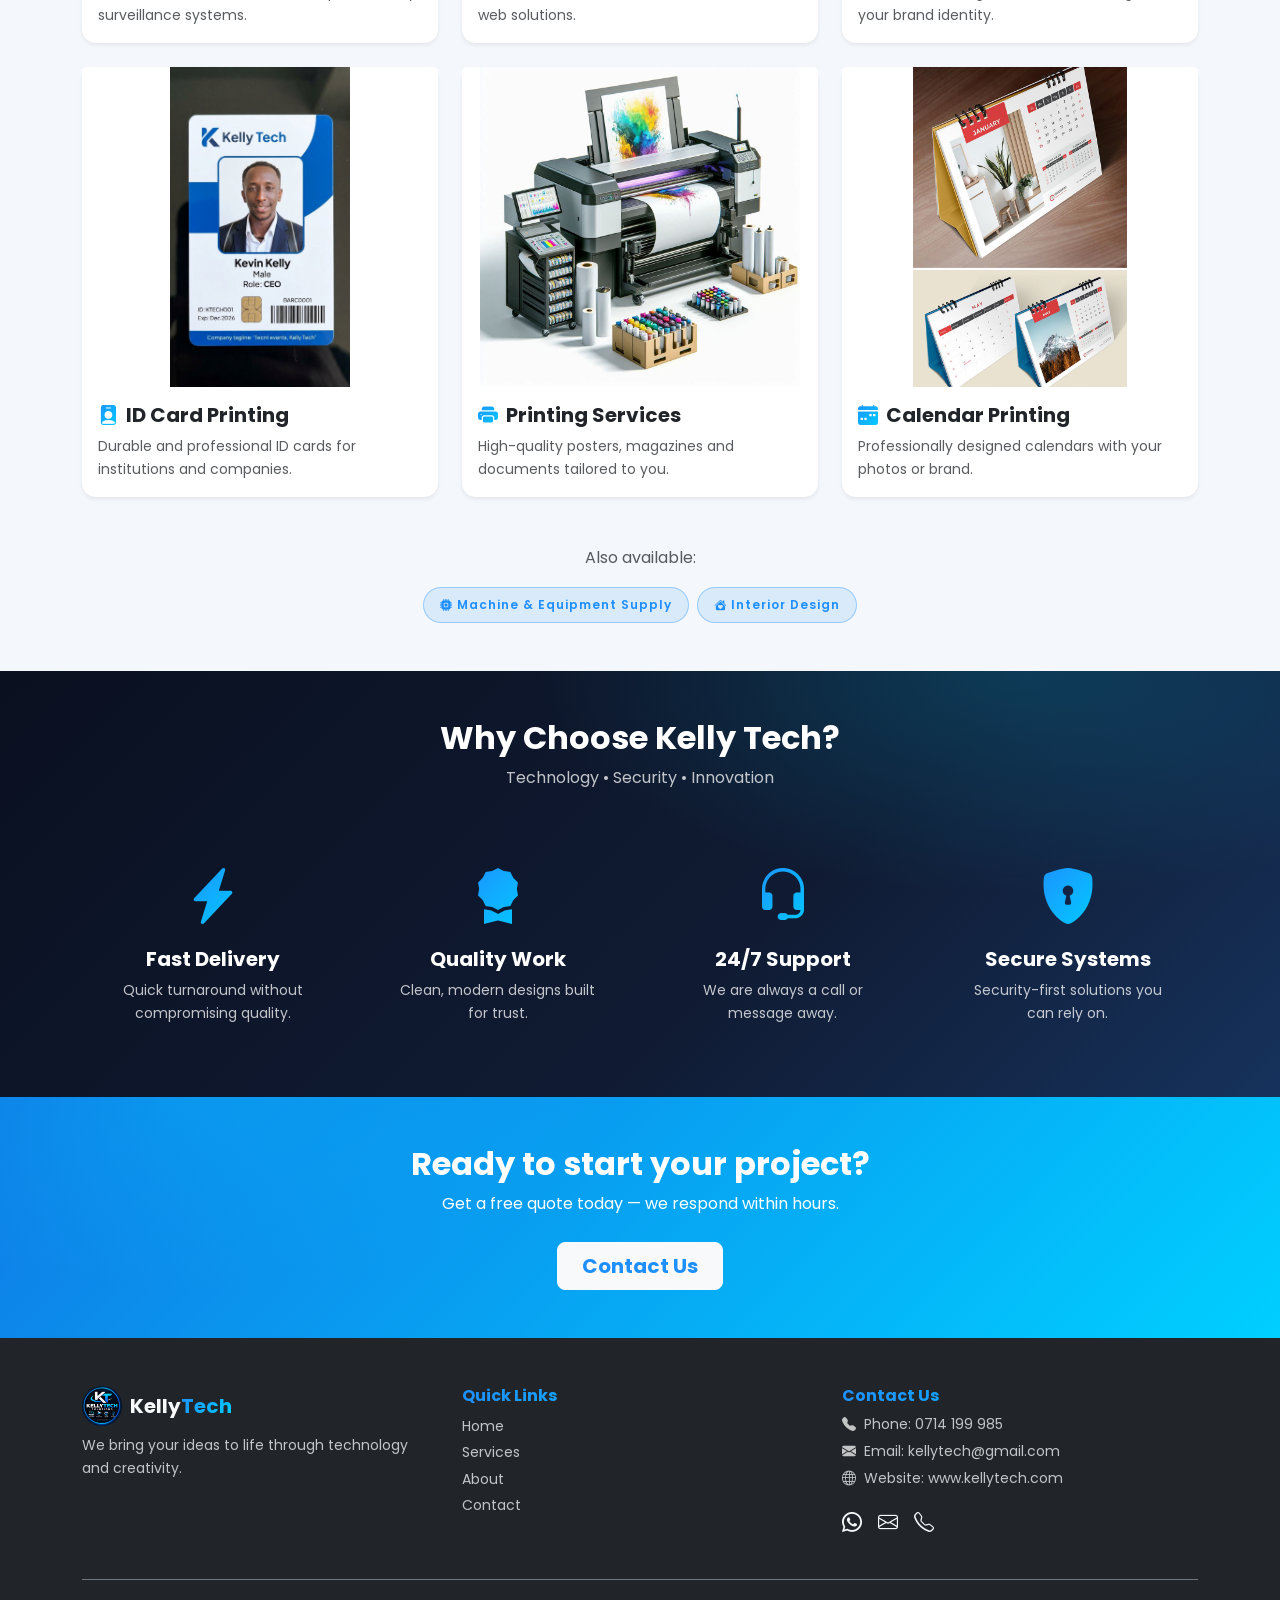
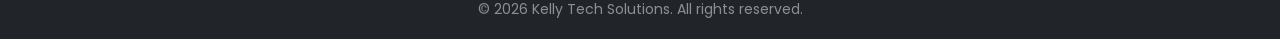
==== commit c6de691b: "Show hero/about images in natural aspect ratio, move badges below photos" ====
--- a/index.html
+++ b/index.html
@@ -81,6 +81,8 @@
                 <div class="hero-media col-lg-6 reveal">
                     <div class="image-wrapper">
                         <img src="images/Web.jpg" alt="Kelly Tech web development project" fetchpriority="high" decoding="async">
+                    </div>
+                    <div class="hero-badges">
                         <div class="float-card fc-1">
                             <i class="bi bi-shield-lock-fill"></i>
                             <div>250+<br><span class="fw-normal text-muted">Projects Done</span></div>
--- a/style.css
+++ b/style.css
@@ -250,13 +250,15 @@
     transform: translateY(-2px);
 }
 
-/* Hero media styling */
+/* Hero / about media: the FULL artwork is always shown (natural height,
+   no cropping), so nothing is ever cut off on any screen. */
 .image-wrapper {
     position: relative;
     overflow: hidden;
     border-radius: 20px;
     box-shadow: var(--shadow-lg);
     transition: transform var(--transition);
+    background: #fff;
 }
 
 .image-wrapper:hover {
@@ -265,32 +267,39 @@
 
 .image-wrapper img {
     width: 100%;
-    height: 100%;
-    /* One fixed frame ratio for every width: the photo is cropped the same way
-       on a phone and on a desktop, so a subject can never be chopped on one
-       screen while it looks right on another. */
-    aspect-ratio: 16 / 10;
-    object-fit: cover;
-}
-
-/* The hero photo is a stock flyer, so it carries its own headline in the top
-   band and a third-party watermark (another agency's phone numbers) along the
-   bottom edge. 76% parks the crop on the laptop + badge area and keeps both of
-   those bands out of frame at every width. */
-.hero-media .image-wrapper img {
-    object-position: center 76%;
-}
-
-/* The about page shows a near-square flyer in full, so its frame stays square
-   (nothing on that artwork is cut off). */
-.image-wrapper.square,
-.image-wrapper.square img {
-    aspect-ratio: 1 / 1;
-}
-
-/* Floating glassy badges over the hero image */
+    /* Natural height: the image decides its own height from its aspect ratio,
+       so tall portraits (Web.jpg, ID.jpeg, cctv, calendar) render 100% -
+       no cropping, no white letterbox bars, on every screen size. */
+    height: auto;
+    display: block;
+    object-fit: contain;
+    object-position: center center;
+    background: #fff;
+}
+
+/* Badges sit UNDER the hero photo (not on top of it), so every pixel of
+   the artwork - including the ID-style images - stays fully visible. */
+.hero-media {
+    position: relative;
+}
+
+.hero-badges {
+    display: flex;
+    gap: 0.75rem;
+    margin-top: 0.9rem;
+    flex-wrap: wrap;
+}
+
+.hero-badges .float-card {
+    flex: 1 1 0;
+    min-width: 0;
+}
+
+
+
+/* Floating glassy badges under the hero image (separate row so they cover
+   none of the photo's own pixels) */
 .float-card {
-    position: absolute;
     background: rgba(255, 255, 255, 0.92);
     backdrop-filter: blur(6px);
     border-radius: 12px;
@@ -310,17 +319,8 @@
     font-size: 1.3rem;
 }
 
-/* Both chips sit low in the frame, over the empty desk area of the photo and
-   below the feature card that is baked into it, so they can never land on top
-   of the artwork's own headline, subtitle or card text. */
-.float-card.fc-1 {
-    bottom: 10%;
-    left: -18px;
-}
-
+/* Stagger the two badges' float animation. */
 .float-card.fc-2 {
-    bottom: 10%;
-    right: -14px;
     animation-delay: 1.2s;
 }
 
@@ -361,37 +361,31 @@
 
 .card-img-top {
     width: 100%;
-    /* Height comes from the frame ratio instead of a fixed pixel height, so the
-       thumbnail is cropped identically in the 3-up desktop grid, the 3-up
-       tablet grid and the 1-up phone layout. */
-    height: auto;
-    aspect-ratio: 3 / 2;
-    object-fit: cover;
+    /* Uniform card image height: every card photo is shown 100% (object-fit:
+       contain), including the tall ID.jpeg portrait and the cctv/calendar
+       portraits. Tall images letterbox on white rather than being cropped, so
+       nothing is ever cut off. All cards in a row stay the same height. */
+    height: 320px;
+    object-fit: contain;
+    object-position: center center;
+    background: #fff;
     transition: transform 0.5s ease;
 }
 
-/* Focal points. Every service photo has a different shape, so one shared frame
-   crops each of them differently; steering the crop keeps the actual subject in
-   view and stops half-cut objects or headline text at the frame edge. */
-.img-focus-top {
-    object-position: center 25%;
-}
-
-.img-focus-mid {
-    object-position: center 38%;
-}
-
+/* Kept for compatibility with the img-focus-* classes used in index.html.
+   Images are shown in full (contain), so these stay centered and crop nothing. */
+.img-focus-top,
+.img-focus-mid,
 .img-focus-bottom {
-    object-position: center bottom;
+    object-position: center center;
 }
 
 .card:hover .card-img-top {
-    transform: scale(1.06);
-}
-
-/* Image container that clips the zooming image */
+    transform: none;
+}
+
+/* Image container for card photos — no clipping, all content visible */
 .img-zoom {
-    overflow: hidden;
     border-radius: var(--radius) var(--radius) 0 0;
 }
 
@@ -660,14 +654,6 @@
         font-size: 36px;
     }
 
-    .float-card.fc-1 {
-        left: 4px;
-    }
-
-    .float-card.fc-2 {
-        right: 4px;
-    }
-
     /* Collapsed menu: full-width rows that are comfortable to tap */
     .navbar-kt .navbar-collapse {
         margin-top: 0.5rem;
@@ -702,6 +688,17 @@
         padding: 56px 0;
     }
 
+    /* Card photos stay 100% visible (contain) at a smaller uniform height so
+       tall portraits still letterbox rather than being cropped. */
+    .card-img-top {
+        height: 240px;
+    }
+
+    /* Hero photos stay fully visible on smaller tablets */
+    .image-wrapper img {
+        height: auto;
+    }
+
     .float-card {
         font-size: 0.8rem;
         padding: 0.55rem 0.85rem;
@@ -756,17 +753,23 @@
         width: 100%;
     }
 
+    /* Hero badges stack below the photo on small phones */
+    .hero-badges {
+        flex-direction: column;
+    }
+
+    /* Card photos stay 100% visible (contain) at a smaller height on phones */
+    .card-img-top {
+        height: 190px;
+    }
+
+    .image-wrapper img {
+        height: auto;
+    }
+
     .float-card {
         font-size: 0.75rem;
         padding: 0.5rem 0.75rem;
-    }
-
-    .float-card.fc-1 {
-        left: 6px;
-    }
-
-    .float-card.fc-2 {
-        right: 6px;
     }
 
     .counter {
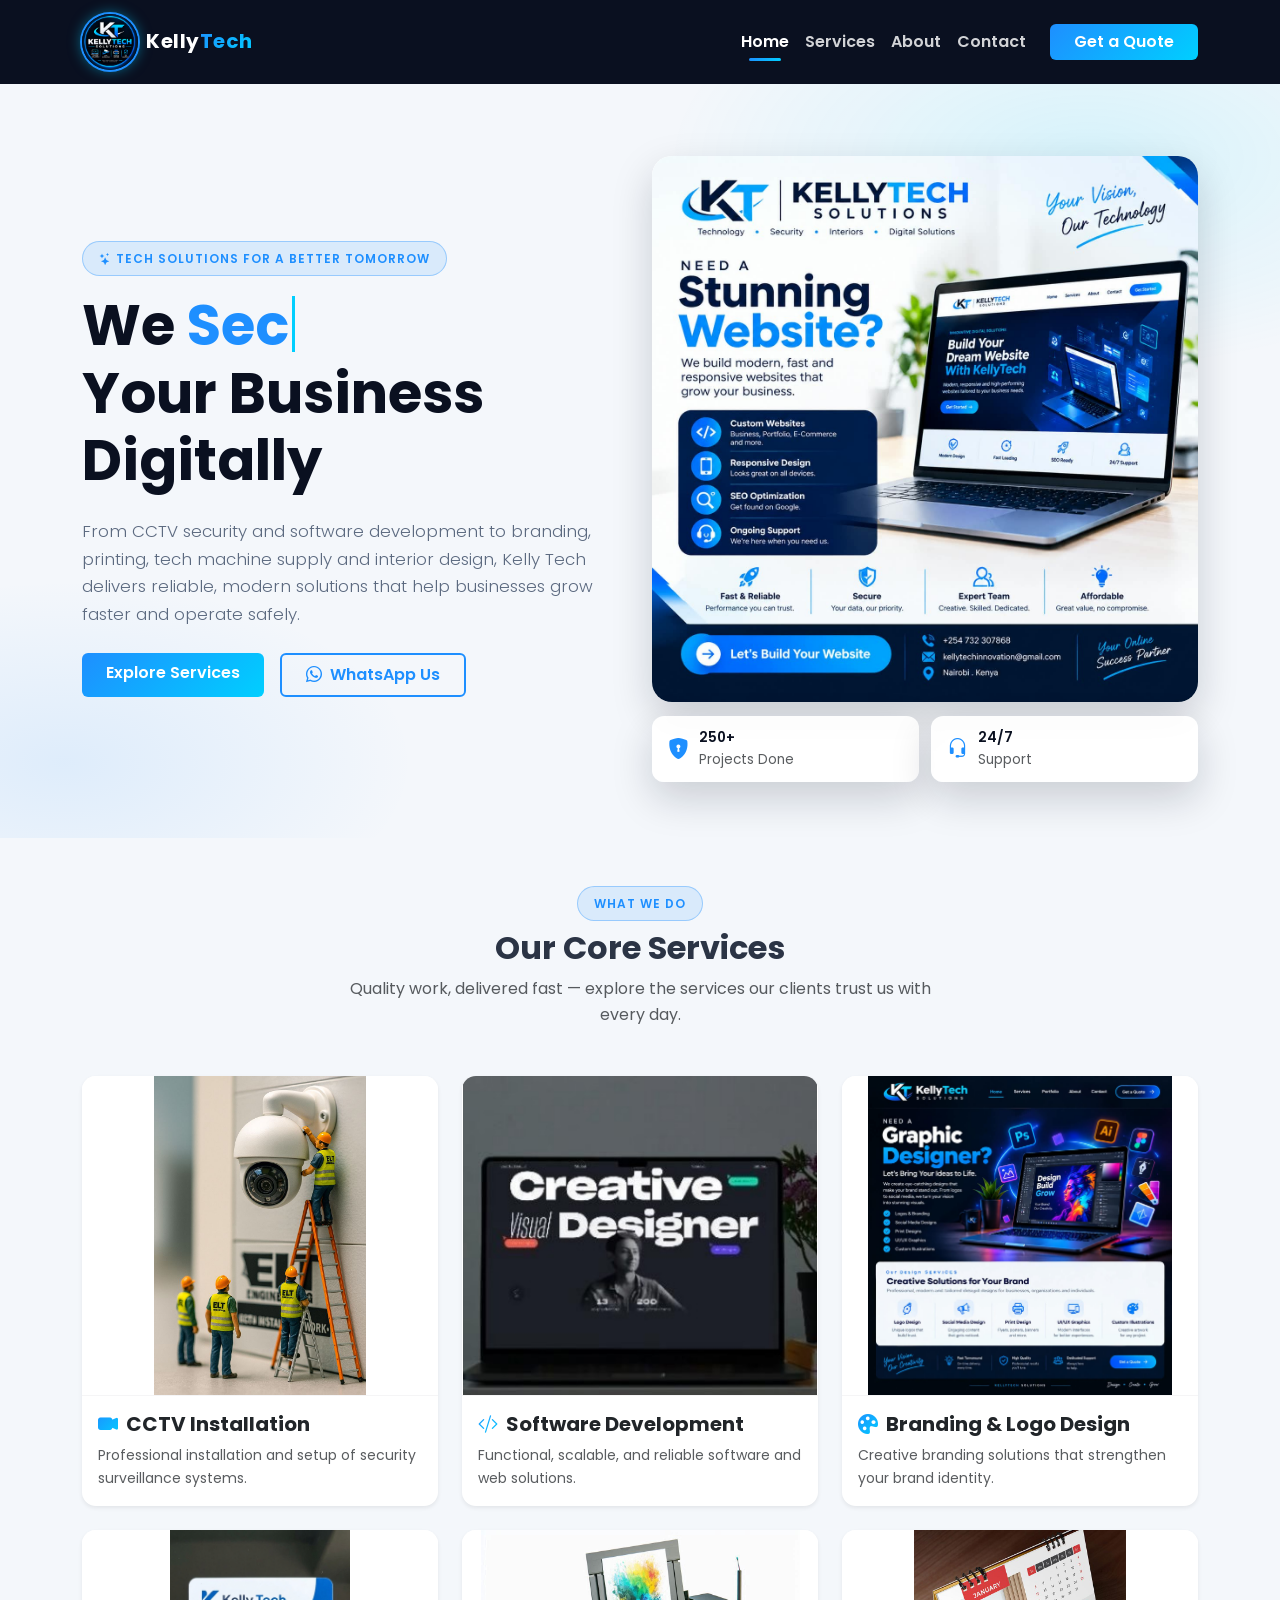
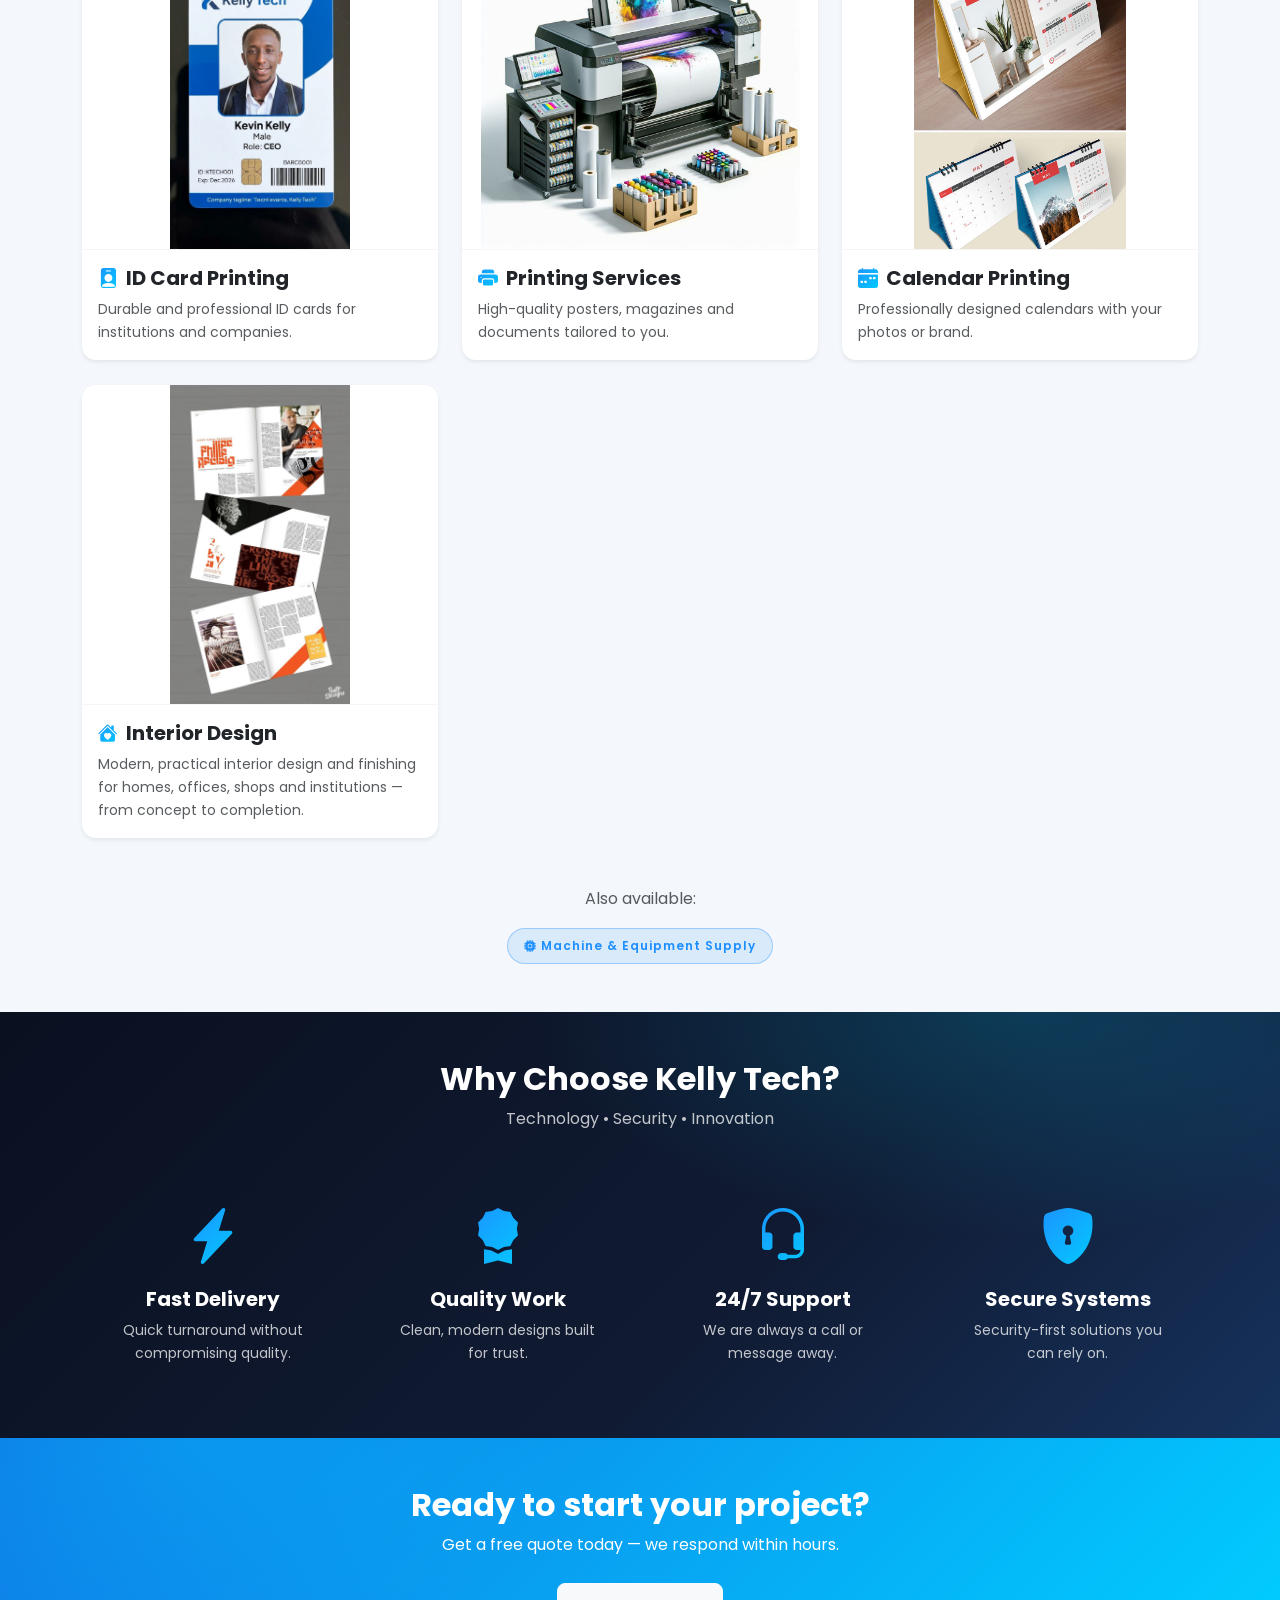
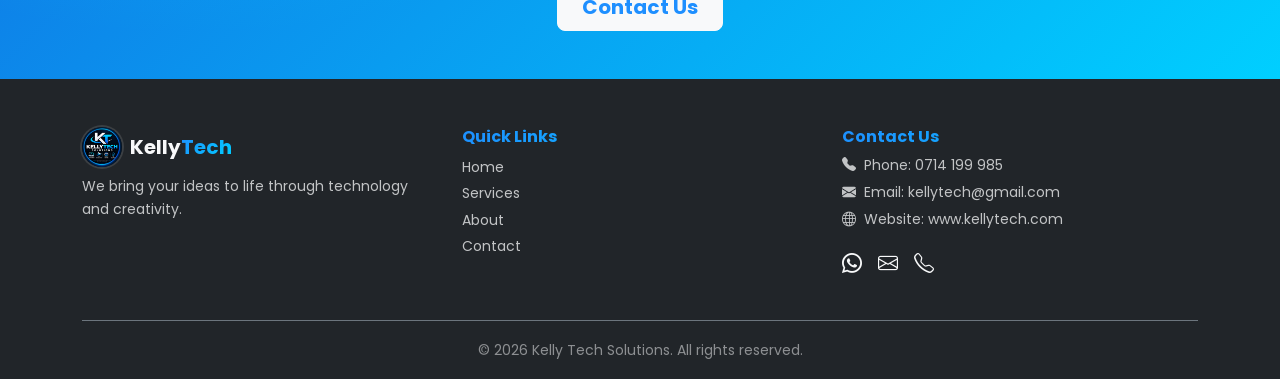
==== commit 48270847: "Add Interior Design card to home page services preview" ====
--- a/index.html
+++ b/index.html
@@ -192,6 +192,21 @@
                     </div>
                 </div>
             </div>
+
+            <div class="col-md-4 reveal">
+                <div class="card border-0 shadow-sm h-100">
+                    <div class="img-zoom">
+                        <img src="images/magazine.jpg" class="card-img-top img-focus-top" loading="lazy" decoding="async" alt="Interior Design">
+                    </div>
+                    <div class="card-body">
+                        <h5 class="fw-bold"><i class="bi bi-house-heart-fill text-gradient me-2"></i>Interior Design</h5>
+                        <p class="small text-muted mb-0">
+                            Modern, practical interior design and finishing for homes, offices,
+                            shops and institutions — from concept to completion.
+                        </p>
+                    </div>
+                </div>
+            </div>
         </div>
 
         <!-- Additional services -->
@@ -200,9 +215,6 @@
             <div class="d-flex flex-wrap justify-content-center gap-2">
                 <a href="services.html" class="badge badge-kt rounded-pill px-3 py-2">
                     <i class="bi bi-cpu-fill me-1"></i>Machine &amp; Equipment Supply
-                </a>
-                <a href="services.html" class="badge badge-kt rounded-pill px-3 py-2">
-                    <i class="bi bi-house-heart-fill me-1"></i>Interior Design
                 </a>
             </div>
         </div>
--- a/style.css
+++ b/style.css
@@ -56,6 +56,7 @@
 
 img {
     max-width: 100%;
+    height: auto;
 }
 
 section {
@@ -97,7 +98,7 @@
 }
 
 .navbar-kt img {
-    object-fit: cover;
+    object-fit: contain;
     box-shadow: 0 0 0 2px var(--kt-blue), 0 0 14px rgba(0, 207, 255, 0.55);
 }
 
@@ -256,13 +257,14 @@
     position: relative;
     overflow: hidden;
     border-radius: 20px;
-    box-shadow: var(--shadow-lg);
-    transition: transform var(--transition);
+    box-shadow: var(--shadow-lg), inset 0 0 0 1px rgba(10, 16, 32, 0.05);
+    transition: transform var(--transition), box-shadow var(--transition);
     background: #fff;
 }
 
 .image-wrapper:hover {
-    transform: translateY(-5px);
+    transform: translateY(-8px);
+    box-shadow: 0 25px 50px rgba(10, 16, 32, 0.25), inset 0 0 0 1px rgba(10, 16, 32, 0.05);
 }
 
 .image-wrapper img {
@@ -369,6 +371,8 @@
     object-fit: contain;
     object-position: center center;
     background: #fff;
+    /* Subtle divider between the image and the card body for a clean, professional separation */
+    border-bottom: 1px solid rgba(10, 16, 32, 0.04);
     transition: transform 0.5s ease;
 }
 
@@ -384,9 +388,19 @@
     transform: none;
 }
 
-/* Image container for card photos — no clipping, all content visible */
+/* Image container for card photos — no clipping, all content visible.
+   overflow: hidden rounds the top corners to match border-radius while
+   object-fit: contain on the image keeps every pixel of the artwork visible. */
 .img-zoom {
     border-radius: var(--radius) var(--radius) 0 0;
+    overflow: hidden;
+}
+
+/* Footer logo: show the full logo without cropping or distortion,
+   with a subtle white ring that mirrors the navbar logo's ring on dark bg */
+footer img {
+    object-fit: contain;
+    box-shadow: 0 0 0 2px rgba(255, 255, 255, 0.12);
 }
 
 /* Icon circles on service cards */
@@ -835,4 +849,9 @@
     .card:hover .card-img-top {
         transform: none;
     }
-}
+
+    /* Reset image-wrapper hover shadow on touch devices */
+    .image-wrapper:hover {
+        box-shadow: var(--shadow-lg), inset 0 0 0 1px rgba(10, 16, 32, 0.05);
+    }
+}
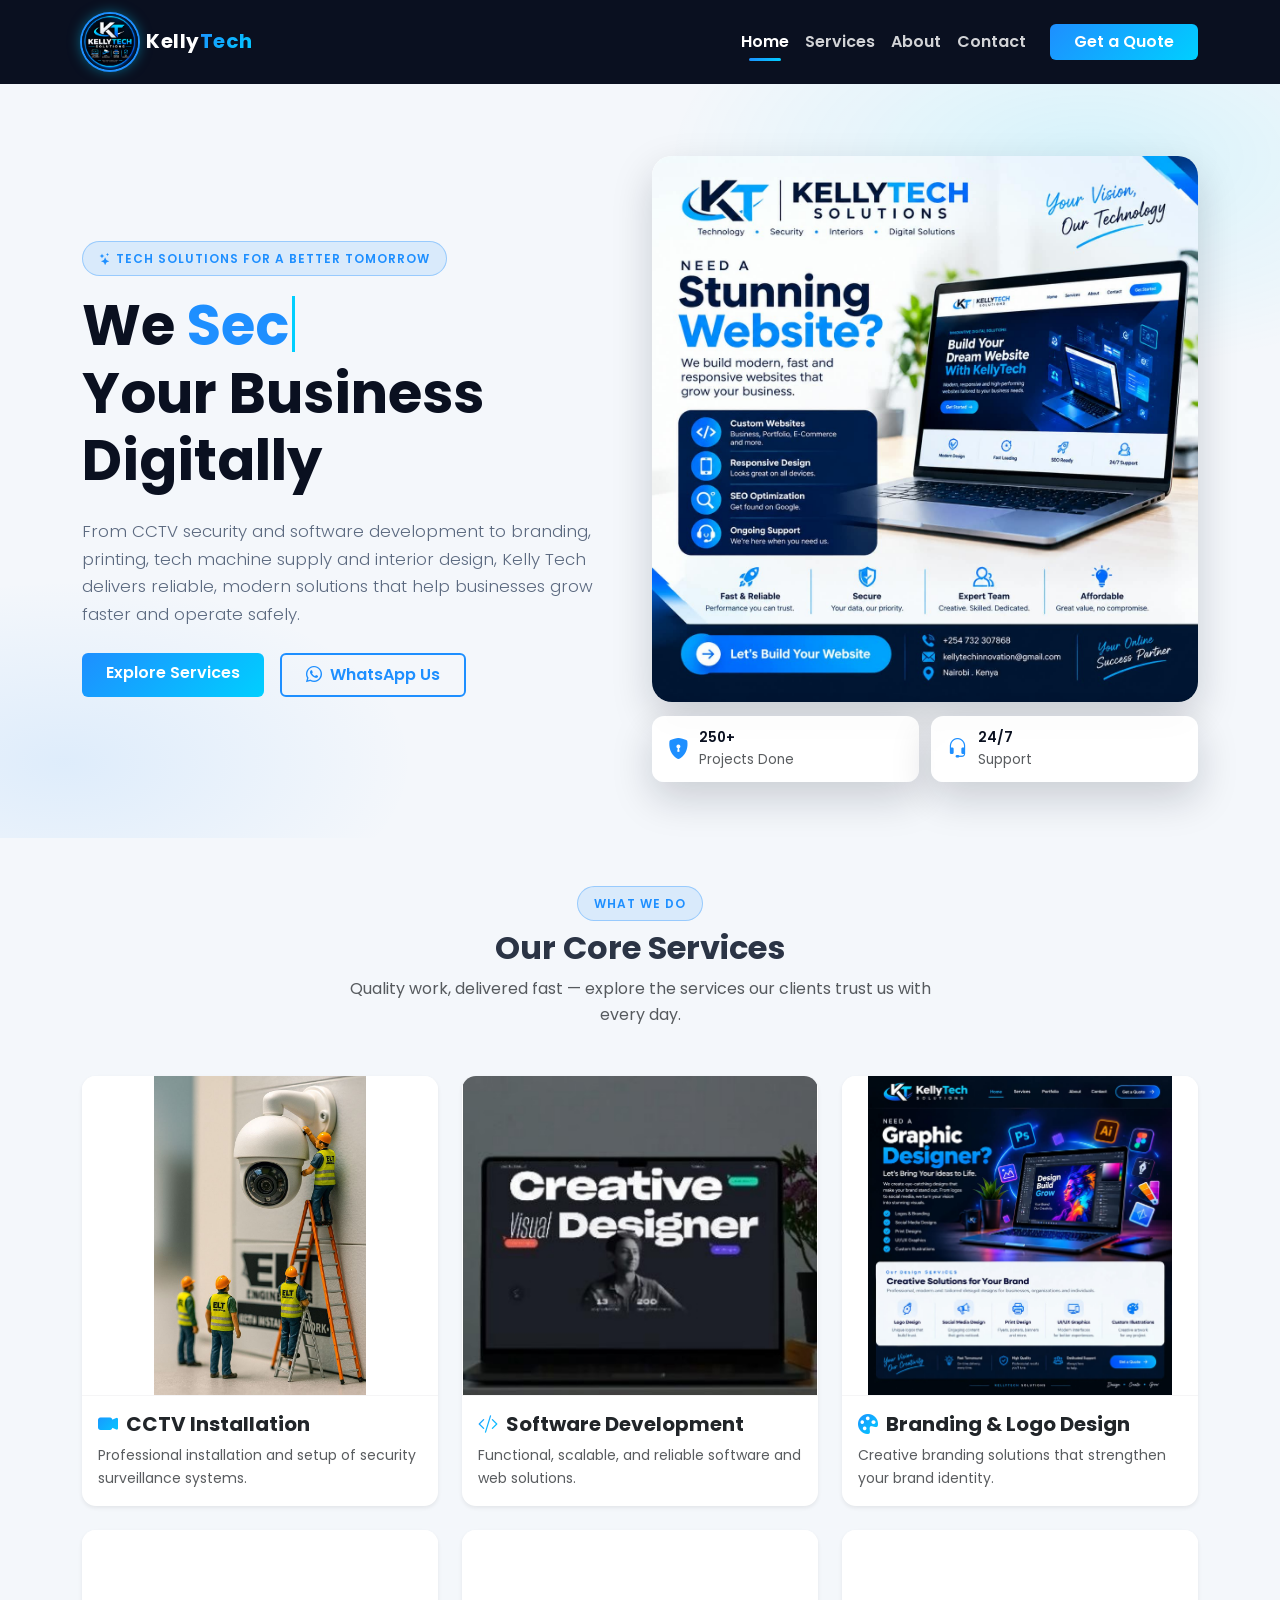
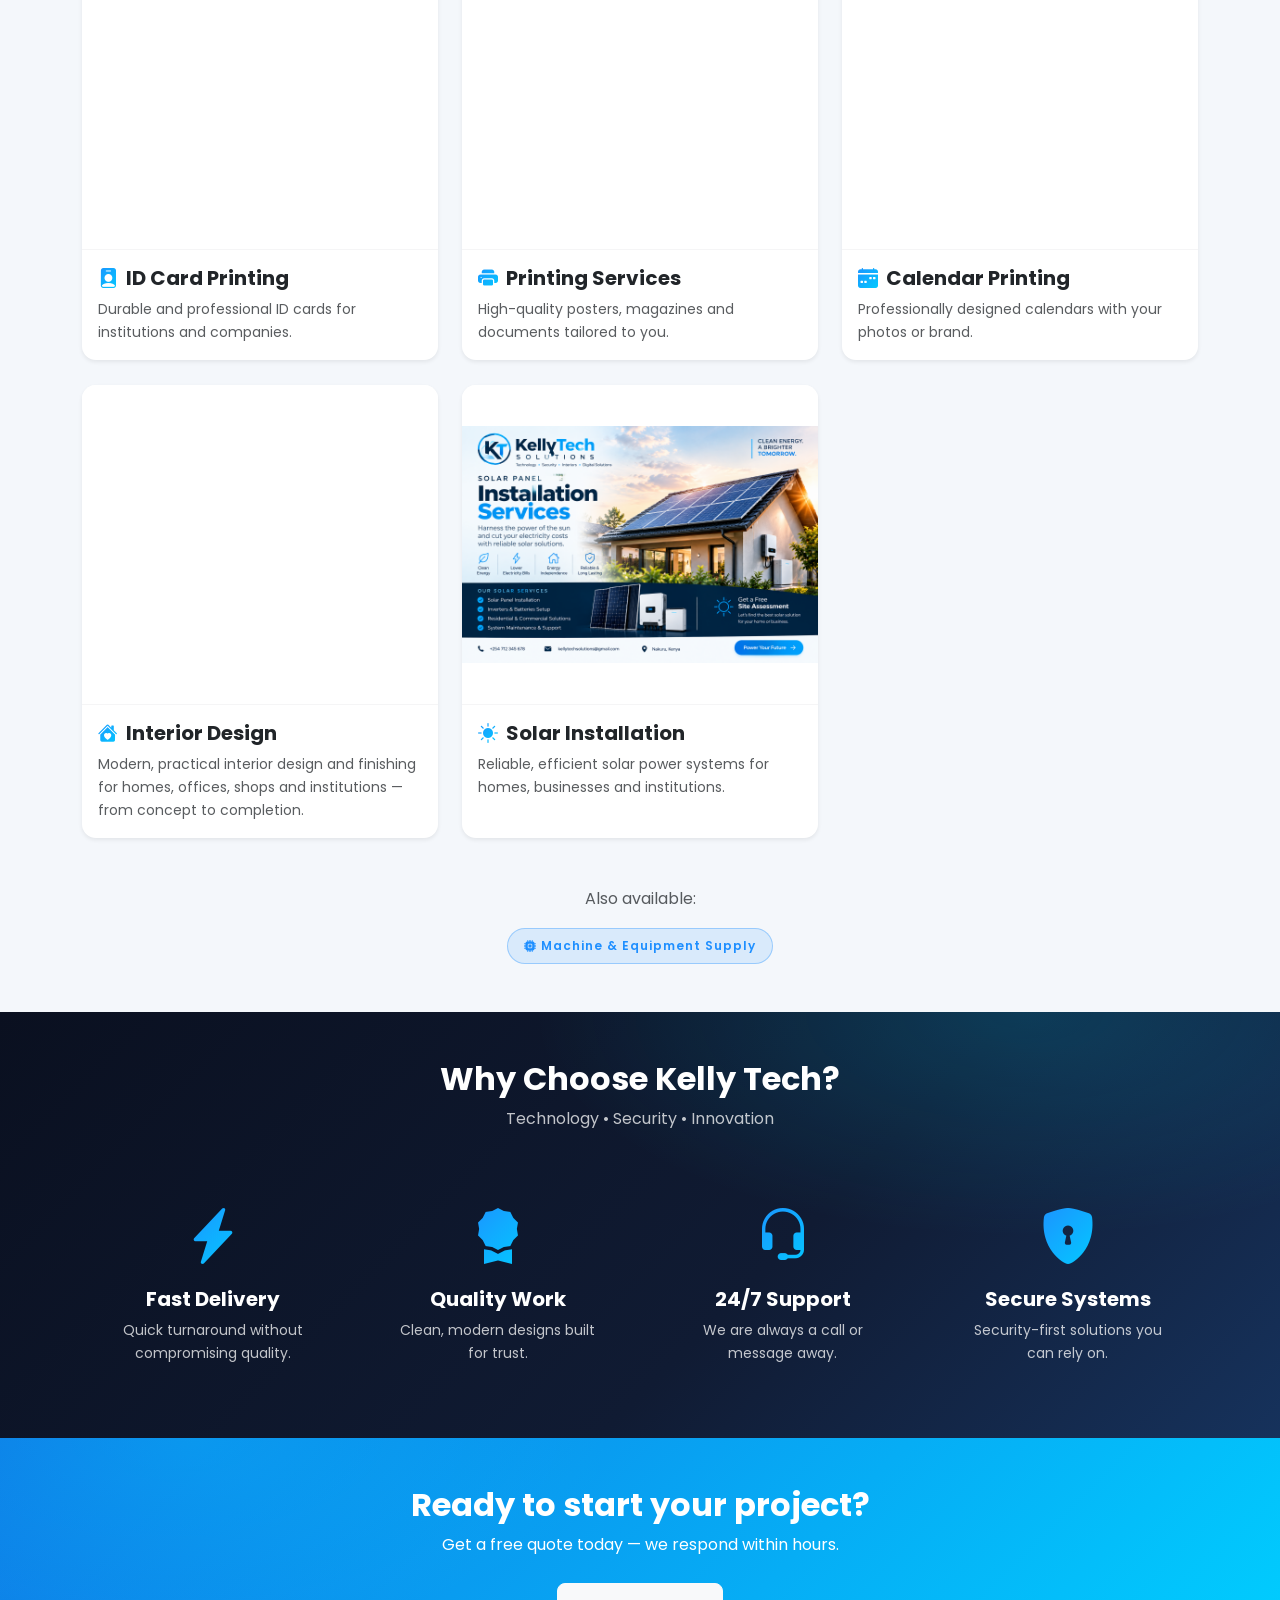
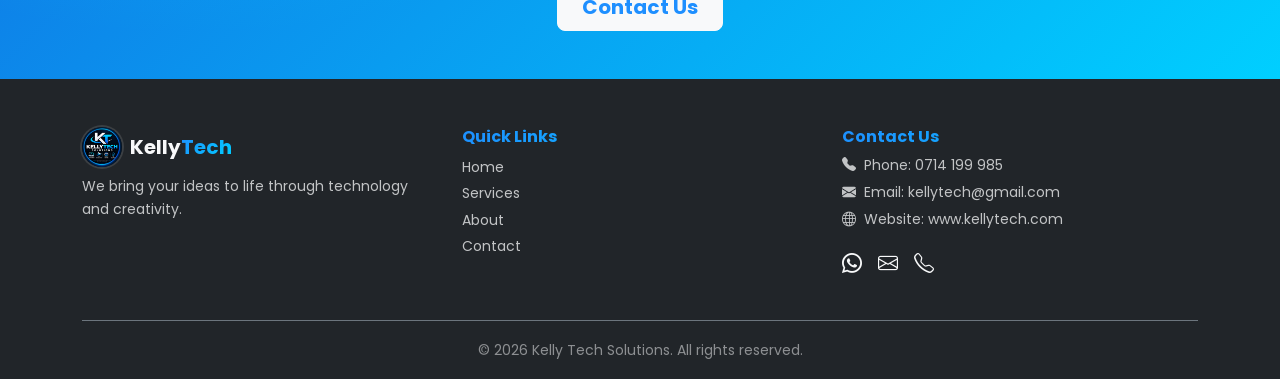
==== commit 449166a1: "Add Solar Installation service and update interior design image" ====
--- a/index.html
+++ b/index.html
@@ -196,13 +196,28 @@
             <div class="col-md-4 reveal">
                 <div class="card border-0 shadow-sm h-100">
                     <div class="img-zoom">
-                        <img src="images/magazine.jpg" class="card-img-top img-focus-top" loading="lazy" decoding="async" alt="Interior Design">
+                        <img src="images/interior.png" class="card-img-top img-focus-top" loading="lazy" decoding="async" alt="Interior Design">
                     </div>
                     <div class="card-body">
                         <h5 class="fw-bold"><i class="bi bi-house-heart-fill text-gradient me-2"></i>Interior Design</h5>
                         <p class="small text-muted mb-0">
                             Modern, practical interior design and finishing for homes, offices,
                             shops and institutions — from concept to completion.
+                        </p>
+                    </div>
+                </div>
+            </div>
+
+            <div class="col-md-4 reveal">
+                <div class="card border-0 shadow-sm h-100">
+                    <div class="img-zoom">
+                        <img src="images/solar.png" class="card-img-top" loading="lazy" decoding="async" alt="Solar Installation">
+                    </div>
+                    <div class="card-body">
+                        <h5 class="fw-bold"><i class="bi bi-sun-fill text-gradient me-2"></i>Solar Installation</h5>
+                        <p class="small text-muted mb-0">
+                            Reliable, efficient solar power systems for homes, businesses
+                            and institutions.
                         </p>
                     </div>
                 </div>
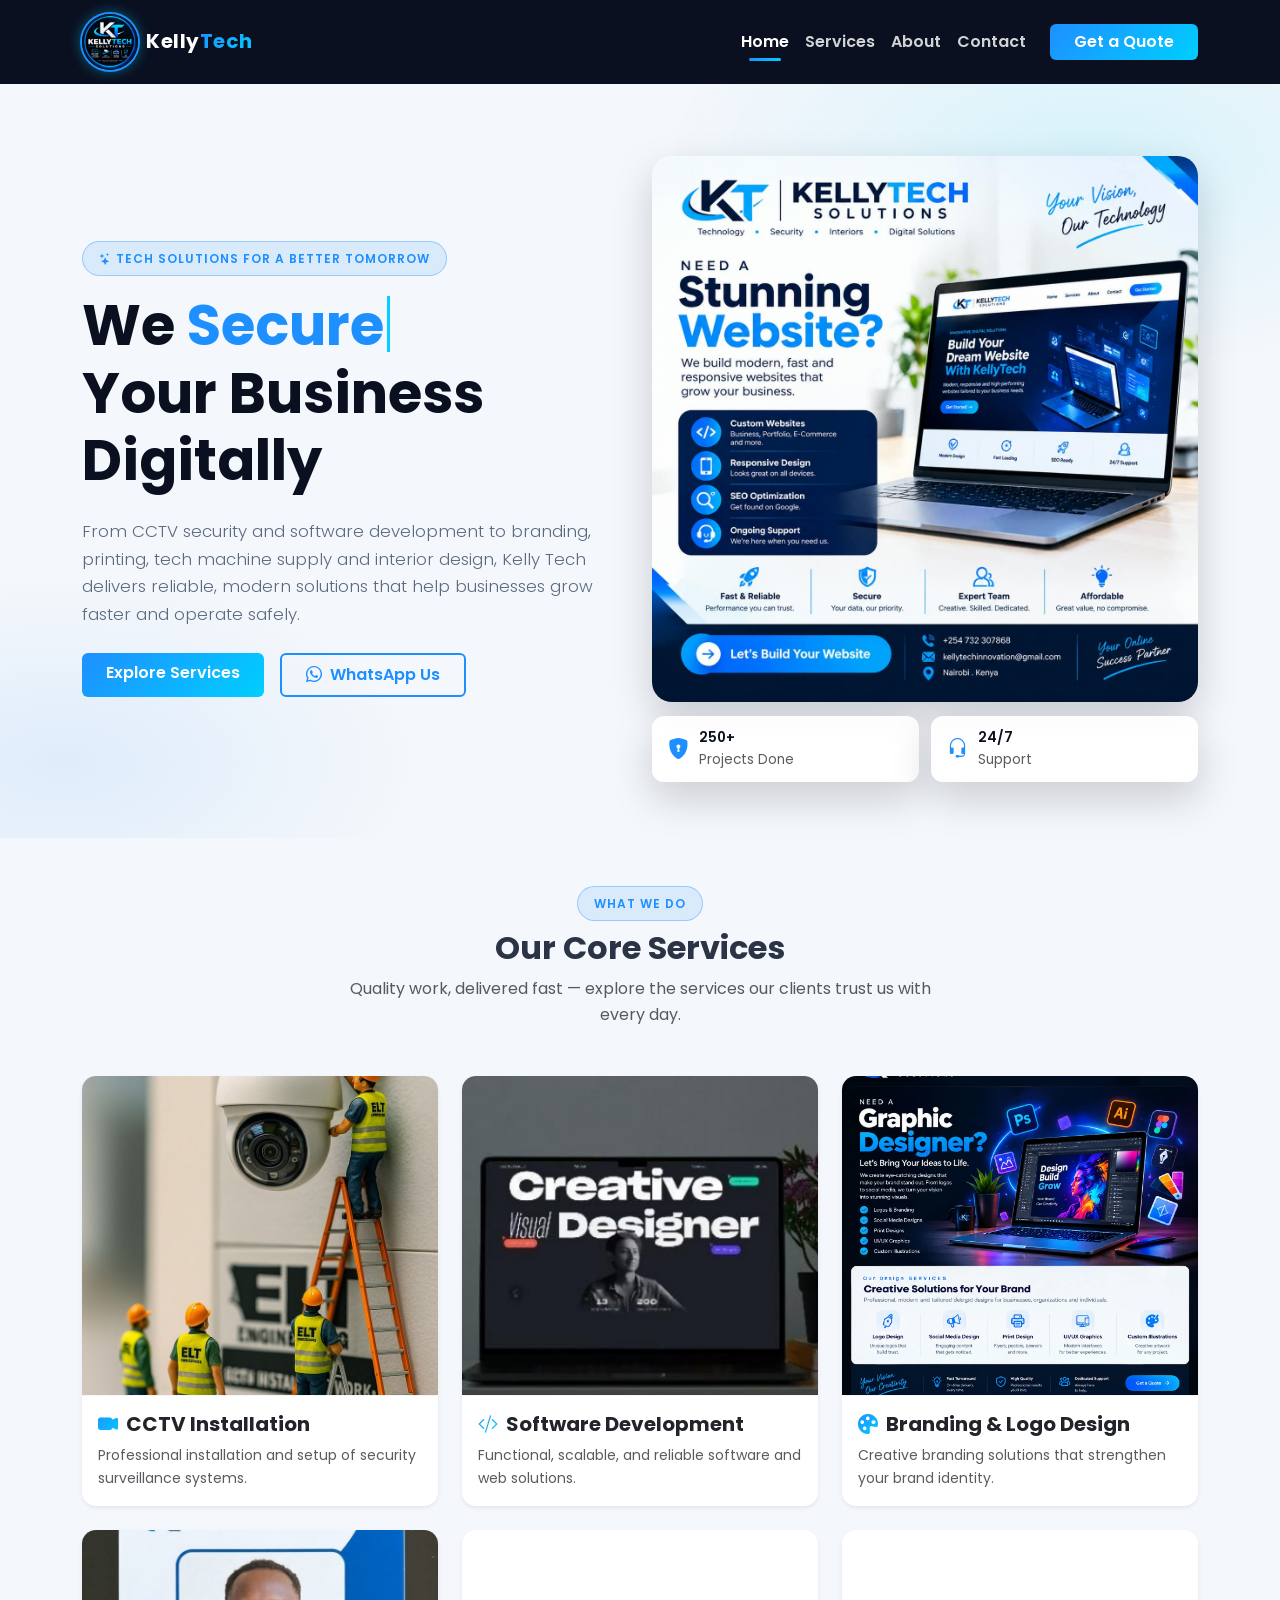
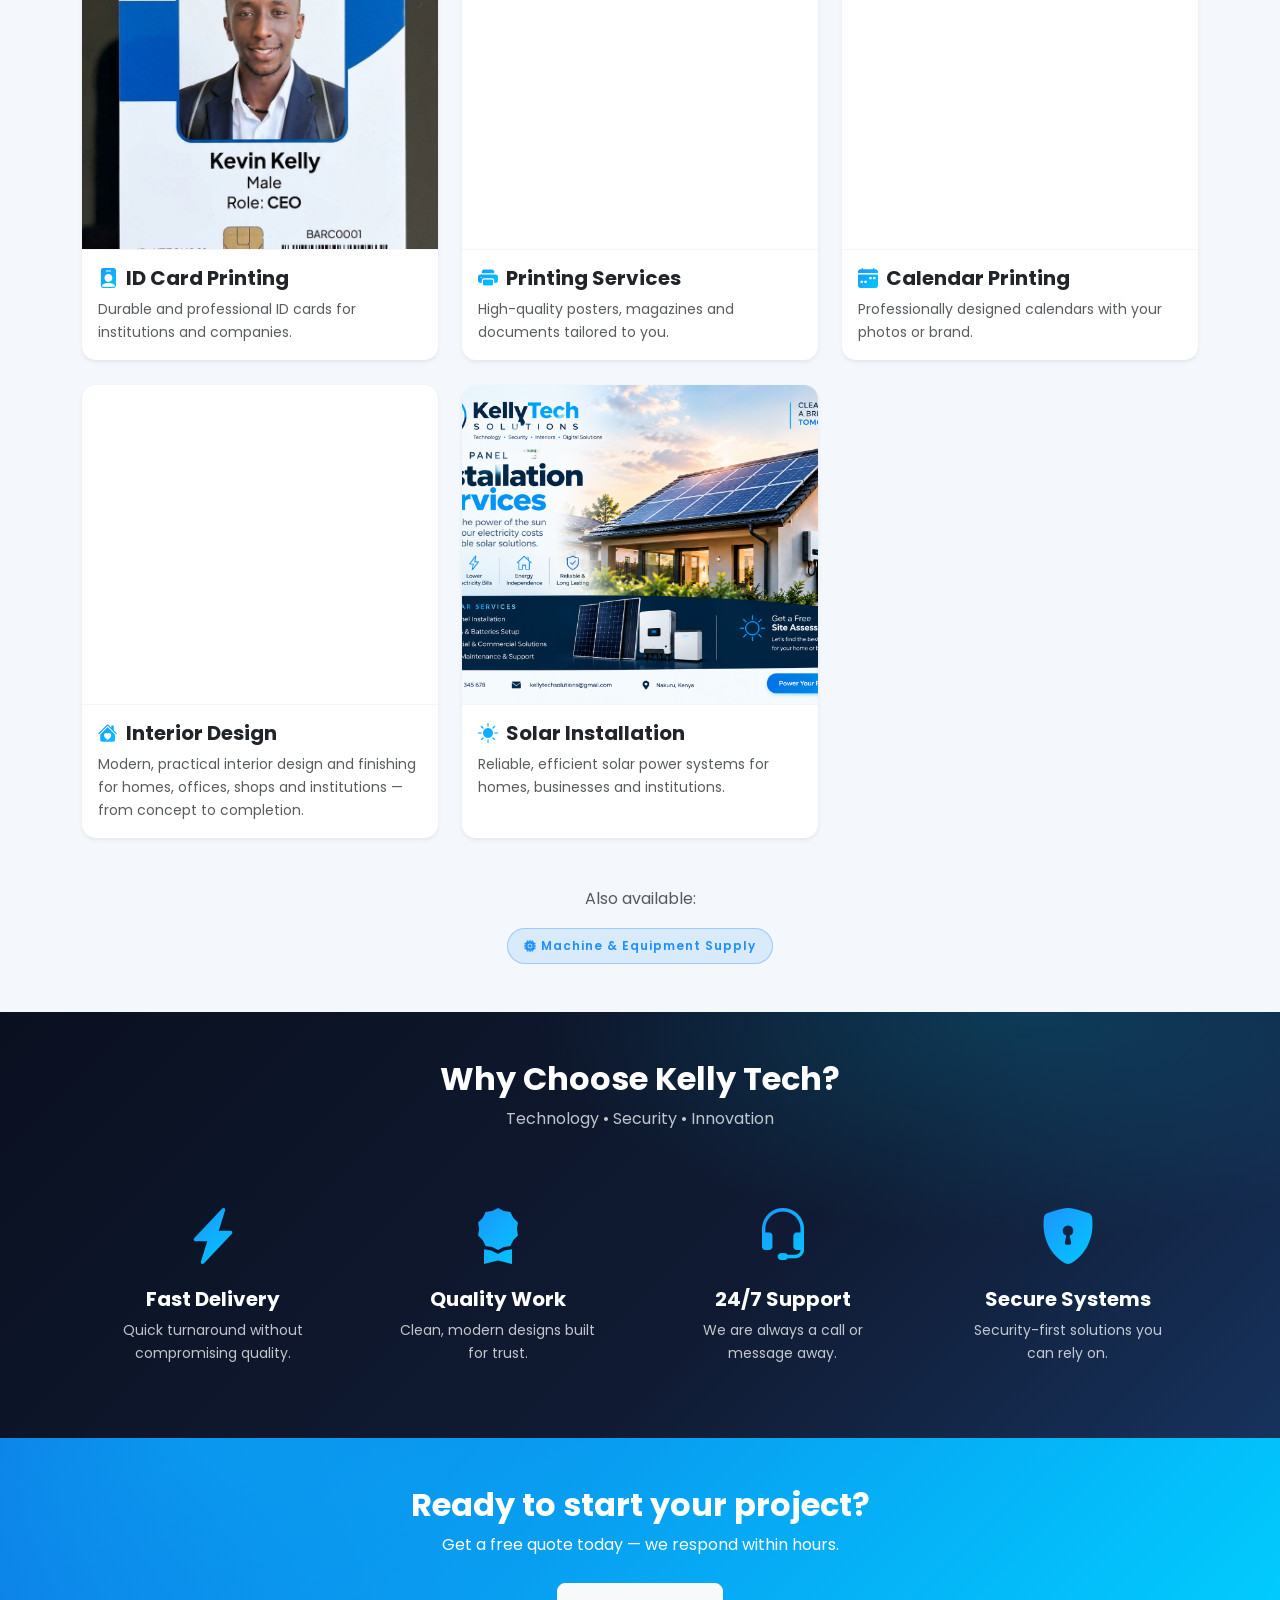
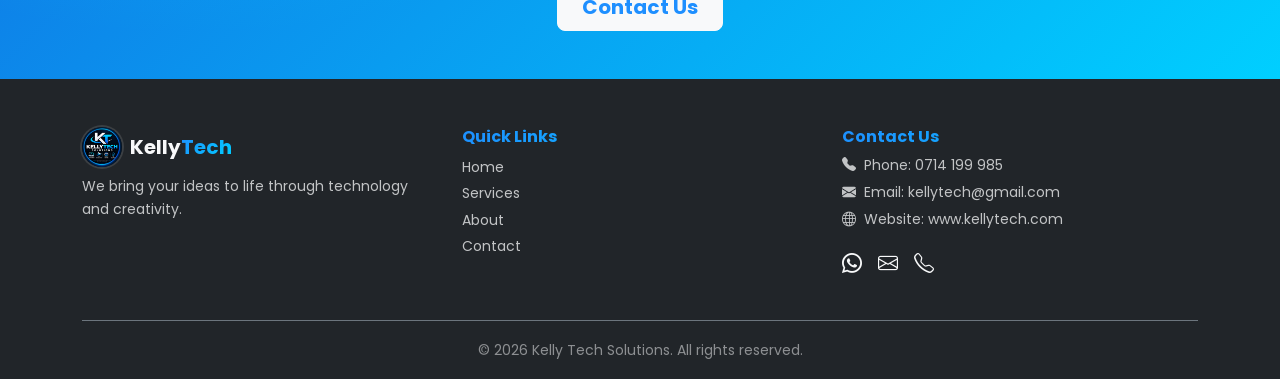
==== commit 4461ff99: "Tap card images to open full-screen preview modal" ====
--- a/index.html
+++ b/index.html
@@ -285,6 +285,20 @@
     </div>
 </section>
 
+<!-- IMAGE PREVIEW MODAL — tap/click a card image to view it full-screen -->
+<div class="modal fade" id="imgPreviewModal" tabindex="-1" aria-hidden="true">
+    <div class="modal-dialog modal-dialog-centered">
+        <div class="modal-content bg-dark border-0">
+            <div class="modal-header border-0 justify-content-end">
+                <button type="button" class="btn-close btn-close-white" data-bs-dismiss="modal" aria-label="Close"></button>
+            </div>
+            <div class="modal-body p-0 text-center">
+                <img src="" id="imgPreviewImage" alt="" class="img-fluid img-preview-modal">
+            </div>
+        </div>
+    </div>
+</div>
+
 </main>
 
 <!-- FOOTER -->
--- a/style.css
+++ b/style.css
@@ -363,21 +363,30 @@
 
 .card-img-top {
     width: 100%;
-    /* Uniform card image height: every card photo is shown 100% (object-fit:
-       contain), including the tall ID.jpeg portrait and the cctv/calendar
-       portraits. Tall images letterbox on white rather than being cropped, so
-       nothing is ever cut off. All cards in a row stay the same height. */
+    /* Uniform card image height keeps every card in a row the same size.
+       object-fit: cover scales the photo to completely fill the container
+       (cropping overflow), so images sit flush inside the card with no white
+       letterbox bars. object-position: center keeps the focal area visible. */
     height: 320px;
-    object-fit: contain;
+    object-fit: cover;
     object-position: center center;
-    background: #fff;
+    /* Tappable: opening a card image shows the full photo */
+    cursor: zoom-in;
     /* Subtle divider between the image and the card body for a clean, professional separation */
     border-bottom: 1px solid rgba(10, 16, 32, 0.04);
     transition: transform 0.5s ease;
 }
 
+/* Full-screen preview held by the image modal */
+.img-preview-modal {
+    max-width: 90vw;
+    max-height: 80vh;
+    width: 100%;
+    height: auto;
+}
+
 /* Kept for compatibility with the img-focus-* classes used in index.html.
-   Images are shown in full (contain), so these stay centered and crop nothing. */
+   With object-fit: cover these fine-tune which part of the image stays visible. */
 .img-focus-top,
 .img-focus-mid,
 .img-focus-bottom {
@@ -388,9 +397,8 @@
     transform: none;
 }
 
-/* Image container for card photos — no clipping, all content visible.
-   overflow: hidden rounds the top corners to match border-radius while
-   object-fit: contain on the image keeps every pixel of the artwork visible. */
+/* Image container for card photos — overflow: hidden rounds the top corners
+   to match the card border-radius while object-fit: cover fills the space. */
 .img-zoom {
     border-radius: var(--radius) var(--radius) 0 0;
     overflow: hidden;
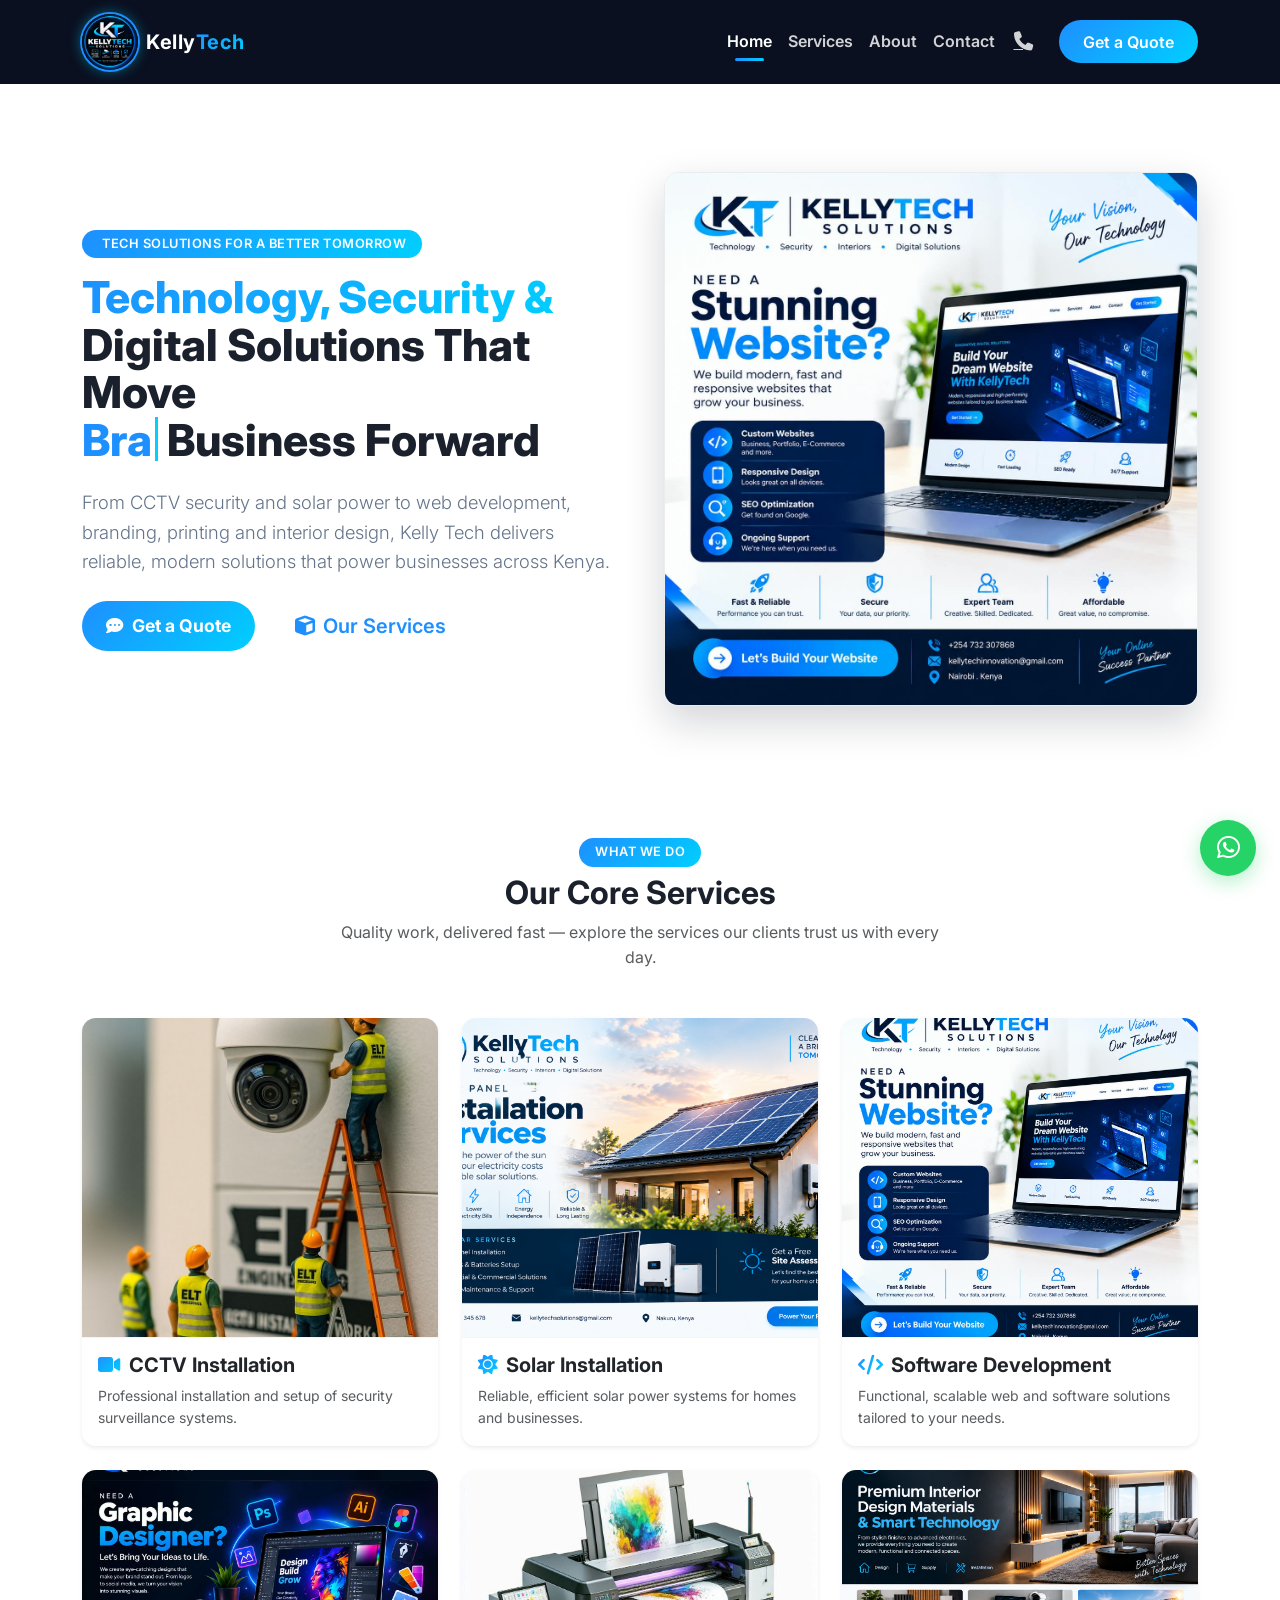
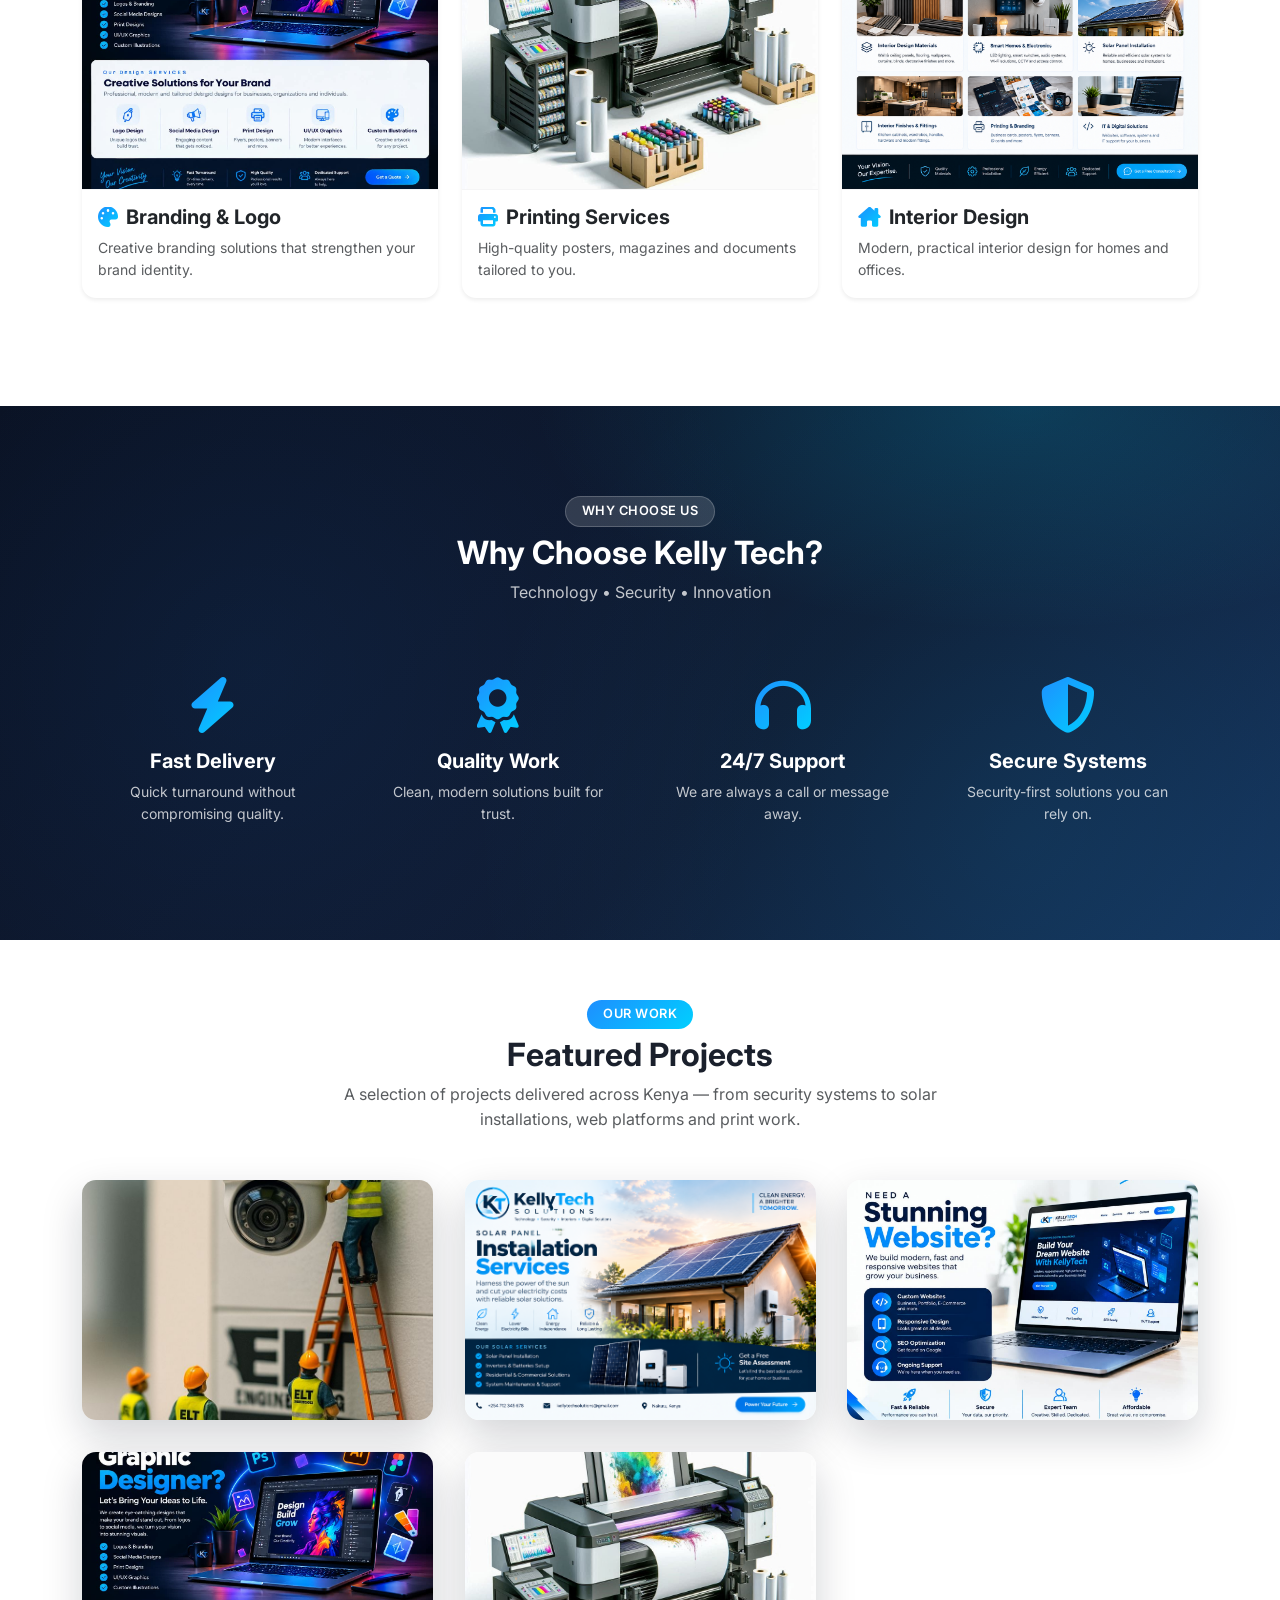
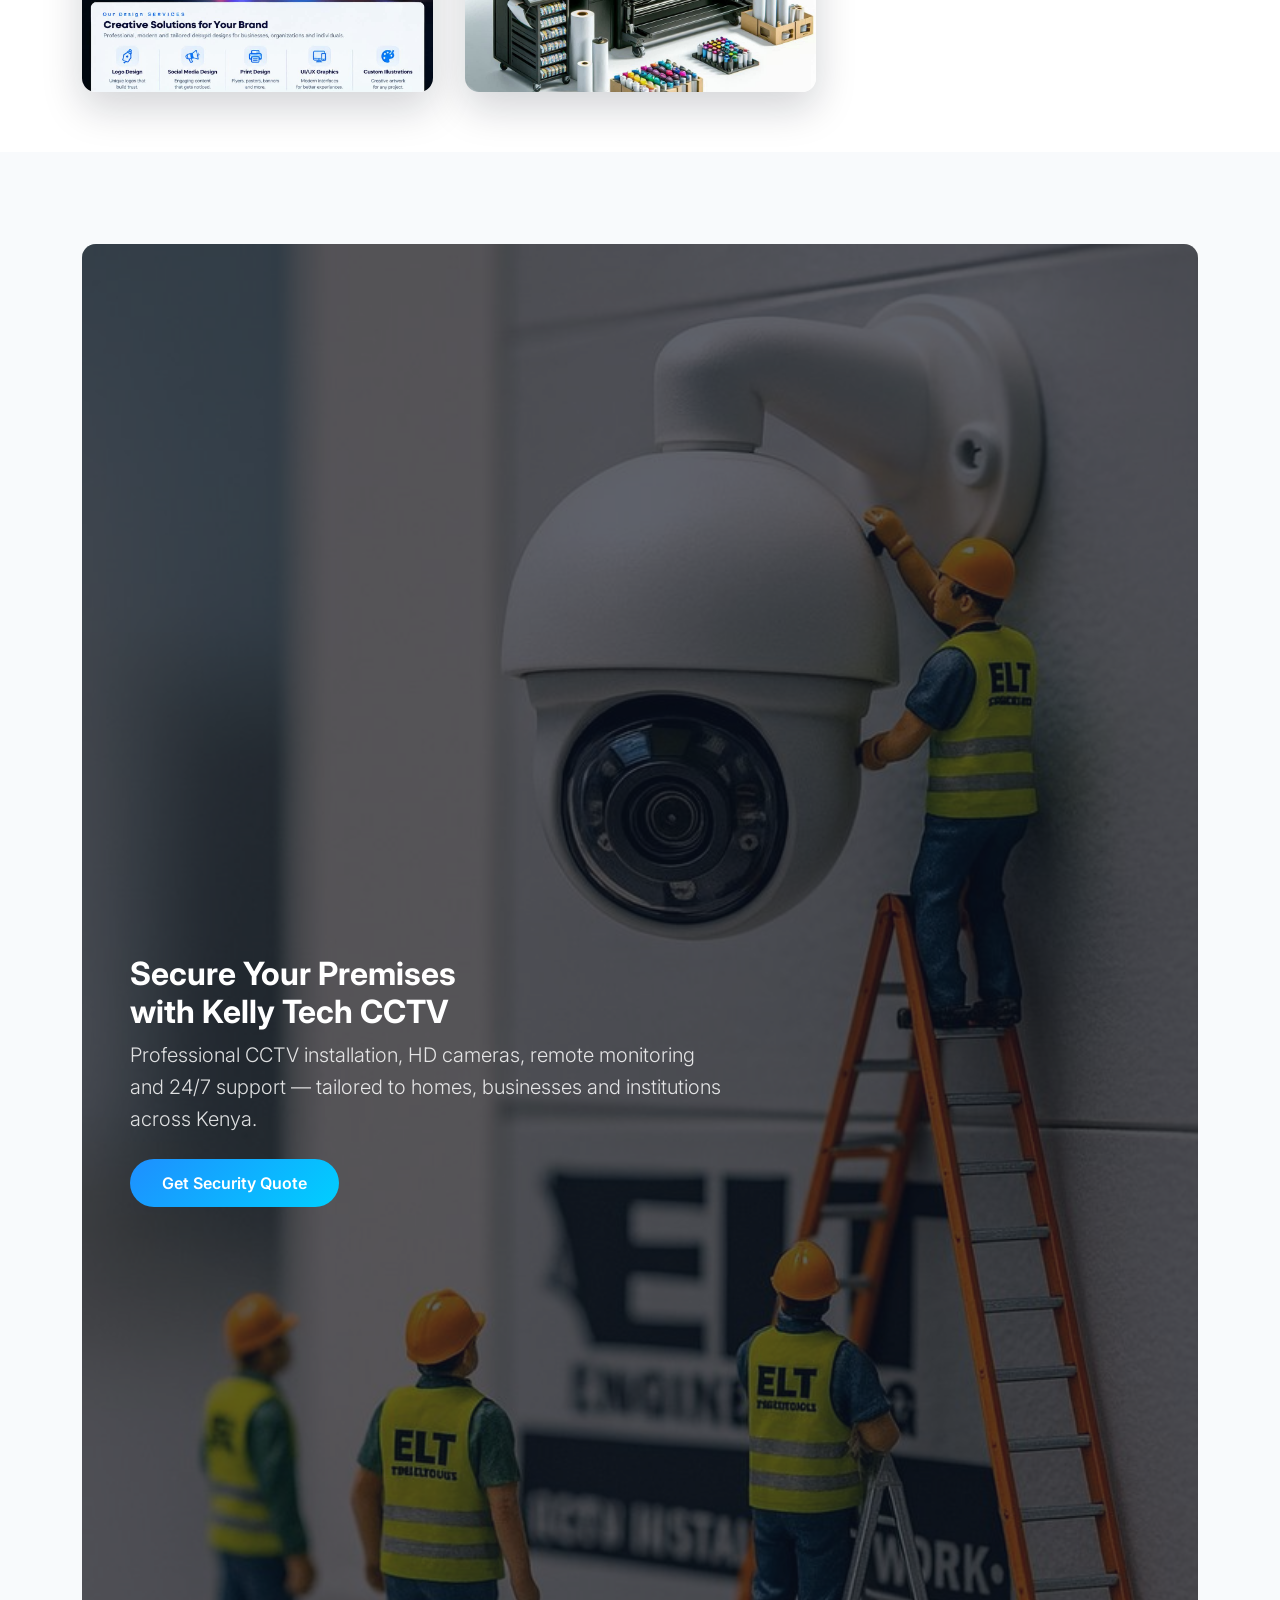
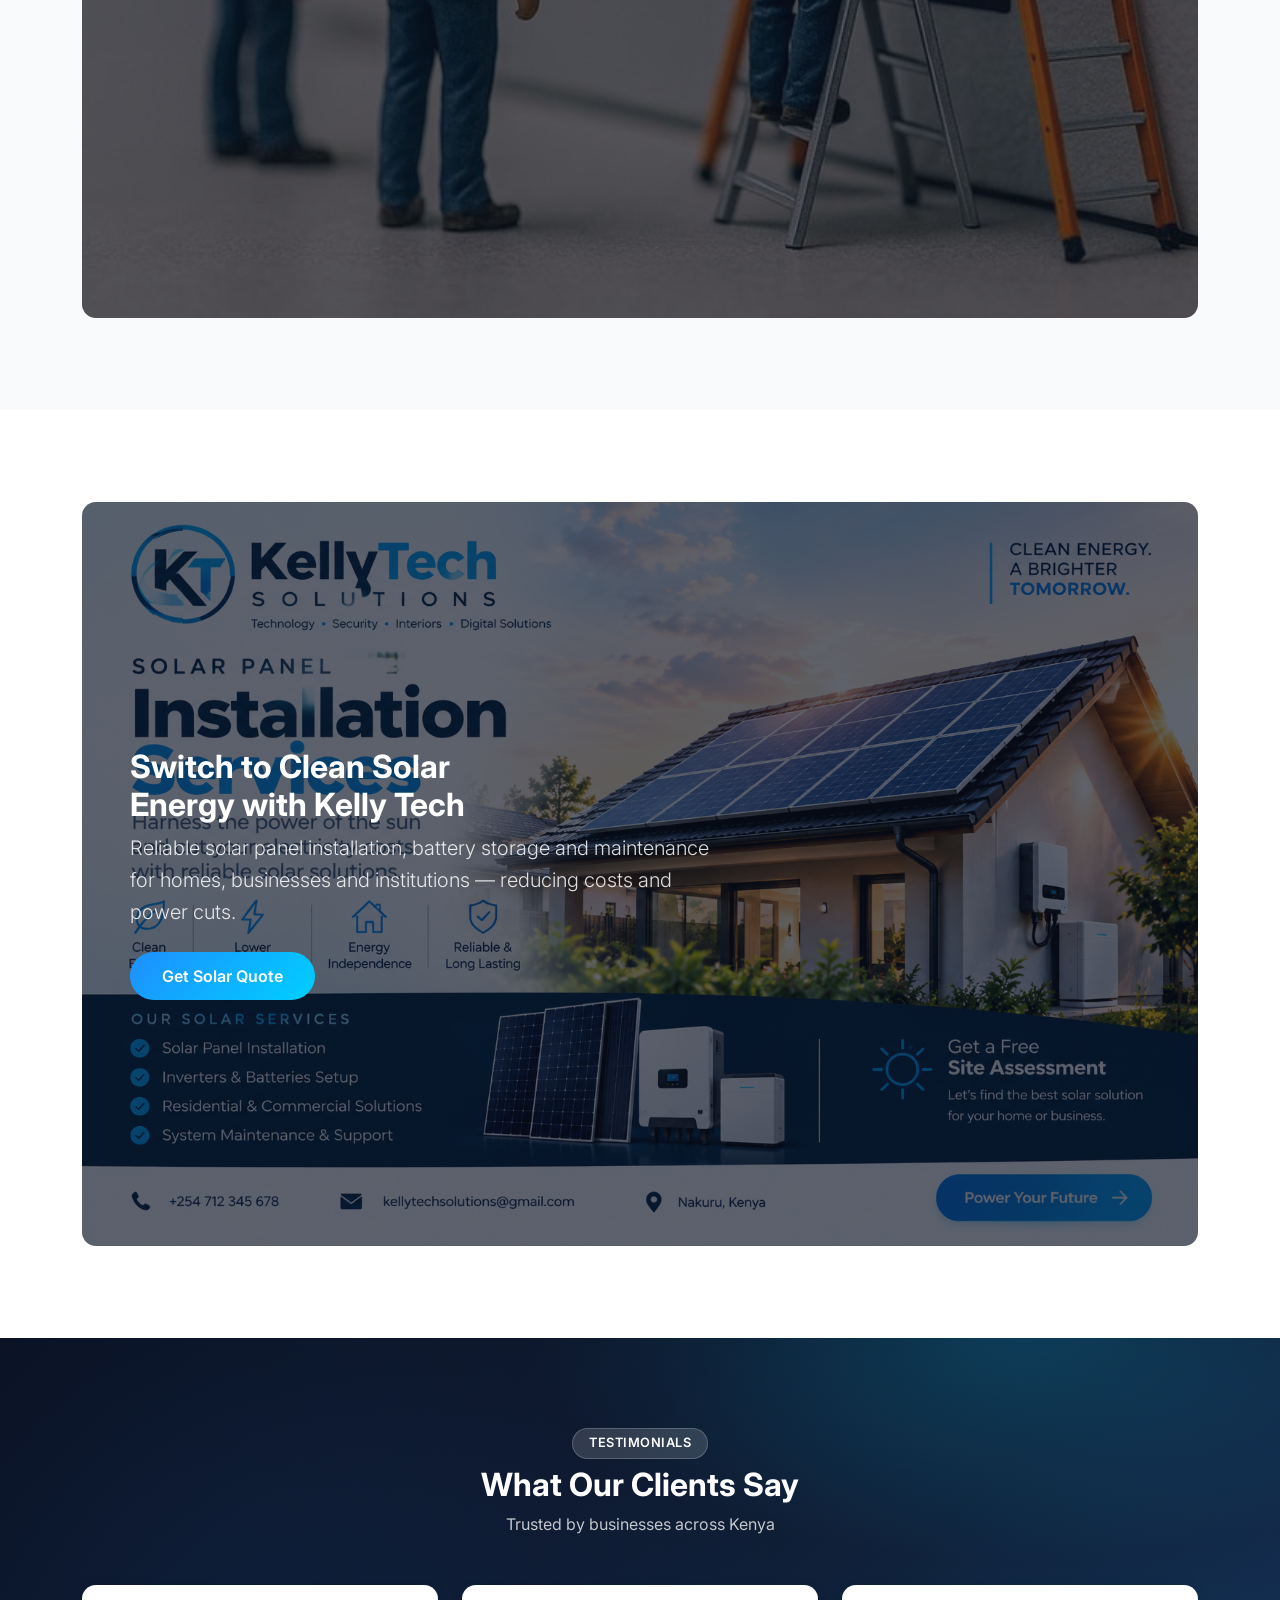
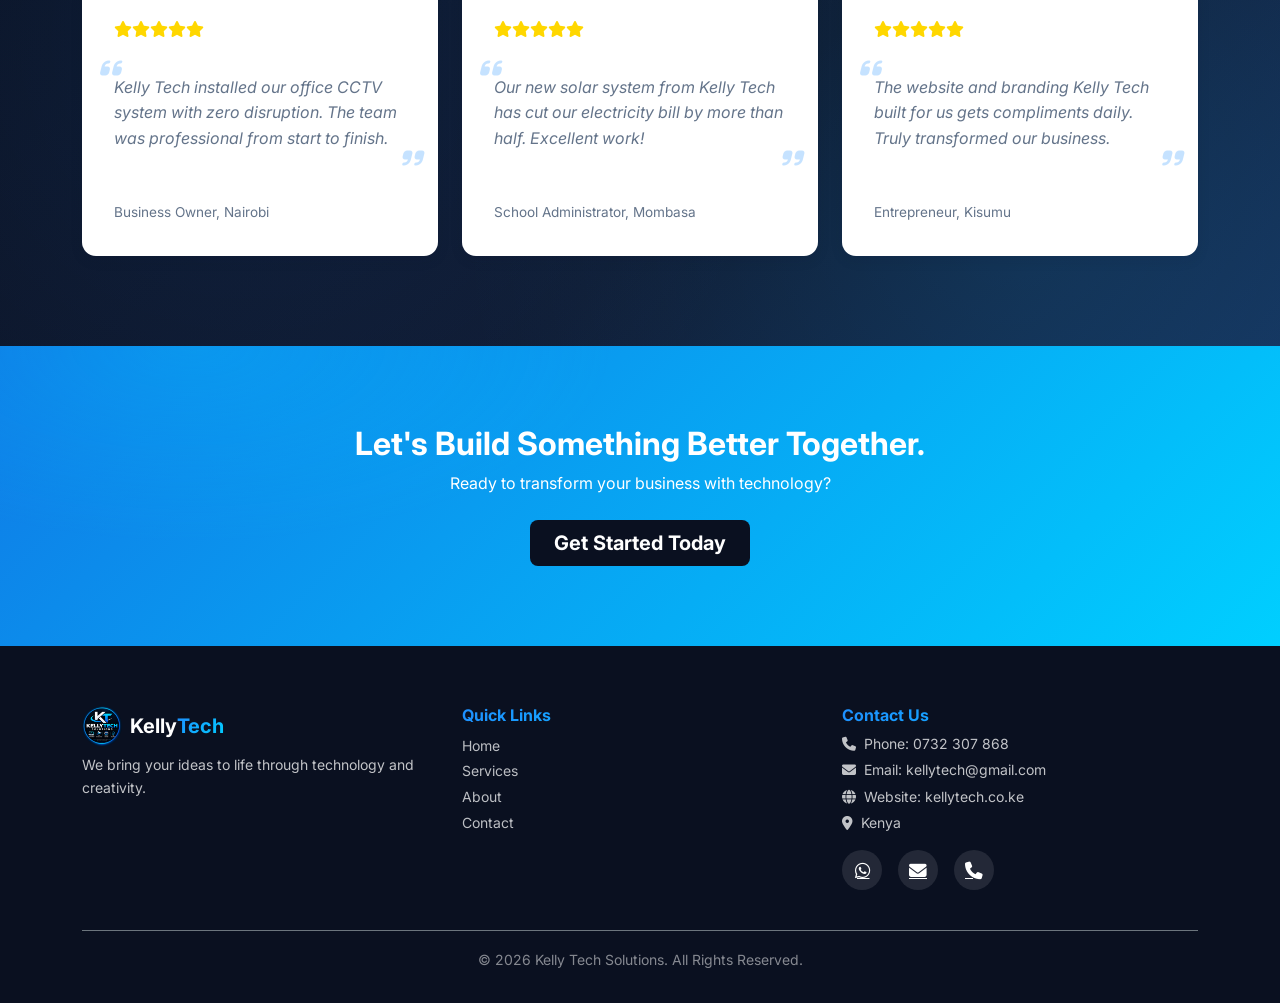
==== commit a7ca379c: "Update phone number to 0732307868, add PWA manifest.json and .gitignore - Updated phone number from " ====
--- a/index.html
+++ b/index.html
@@ -4,22 +4,52 @@
     <meta charset="UTF-8">
     <meta name="viewport" content="width=device-width, initial-scale=1.0">
 
-    <!-- Flags that JavaScript is running so scroll-reveal sections stay visible
-         instead of stuck hidden if JS is blocked or fails to load -->
+    <!-- PWA Manifest & Theme -->
+    <link rel="manifest" href="manifest.json">
+    <meta name="theme-color" content="#1E8FFF">
+    <link rel="apple-touch-icon" href="images/logo.jpg">
+
+    <!-- Flags that JavaScript is running so scroll-reveal sections stay visible -->
     <script>document.documentElement.classList.add("js");</script>
-    <meta name="description" content="Kelly Tech Solutions - CCTV installation, software development, branding and printing services in Kenya.">
-    <title>Kelly Tech Solutions | Home</title>
+
+    <!-- SEO Metadata -->
+    <meta name="description" content="Kelly Tech Solutions — CCTV installation, solar panel installation, software & web development, branding, printing, ID cards, interior design and equipment supply in Kenya.">
+    <meta name="author" content="Kelly Tech">
+    <meta name="keywords" content="Kelly Tech, Kenya technology, CCTV installation, solar panels, web development, software development, branding, logo design, ID card printing, printing services, interior design, equipment supply, Nairobi">
+    <meta name="robots" content="index, follow">
+
+    <!-- Open Graph / Social Sharing -->
+    <meta property="og:title" content="Kelly Tech Solutions | Technology, Security & Digital Services">
+    <meta property="og:description" content="Kelly Tech delivers CCTV installation, solar power, web development, branding, printing and more to businesses across Kenya.">
+    <meta property="og:image" content="https://kellytech.co.ke/images/logo.jpg">
+    <meta property="og:url" content="https://kellytech.co.ke/">
+    <meta property="og:type" content="website">
+    <meta property="og:locale" content="en_KE">
+
+    <!-- Twitter Card -->
+    <meta name="twitter:card" content="summary_large_image">
+    <meta name="twitter:title" content="Kelly Tech Solutions | Technology, Security & Digital Services">
+    <meta name="twitter:description" content="CCTV installation, solar panels, web development, branding and printing services in Kenya.">
+    <meta name="twitter:image" content="https://kellytech.co.ke/images/logo.jpg">
+
+    <title>Kelly Tech Solutions | Technology, Security & Digital Services</title>
 
     <link rel="icon" type="image/jpeg" href="images/logo.jpg">
 
     <!-- Preconnects for faster CDN loading -->
     <link rel="preconnect" href="https://cdn.jsdelivr.net" crossorigin>
     <link rel="preconnect" href="https://fonts.gstatic.com" crossorigin>
+    <link rel="preconnect" href="https://cdnjs.cloudflare.com" crossorigin>
 
     <!-- Bootstrap CSS -->
     <link href="https://cdn.jsdelivr.net/npm/bootstrap@5.3.3/dist/css/bootstrap.min.css" rel="stylesheet">
+
+    <!-- Icons: Bootstrap Icons + Font Awesome 6 (Free) -->
     <link rel="stylesheet" href="https://cdn.jsdelivr.net/npm/bootstrap-icons@1.11.3/font/bootstrap-icons.min.css">
-    <link href="https://fonts.googleapis.com/css2?family=Poppins:wght@300;400;600;700&display=swap" rel="stylesheet">
+    <link rel="stylesheet" href="https://cdnjs.cloudflare.com/ajax/libs/font-awesome/6.5.0/css/all.min.css" crossorigin="anonymous">
+
+    <!-- Font: Inter -->
+    <link href="https://fonts.googleapis.com/css2?family=Inter:wght@300;400;500;600;700;800&display=swap" rel="stylesheet">
 
     <!-- Custom CSS -->
     <link rel="stylesheet" href="style.css">
@@ -46,268 +76,356 @@
                 <li class="nav-item"><a class="nav-link" href="about.html">About</a></li>
                 <li class="nav-item"><a class="nav-link" href="contact.html">Contact</a></li>
             </ul>
-            <a href="contact.html" class="btn btn-kt ms-lg-3 mt-3 mt-lg-0 px-4">Get a Quote</a>
+            <div class="d-flex align-items-center">
+                <a href="tel:+254732307868" class="nav-phone" aria-label="Call 0732 307 868">
+                    <i class="fa-solid fa-phone"></i>
+                </a>
+                <a href="contact.html" class="btn btn-kt ms-2 mt-3 mt-lg-0 px-4">Get a Quote</a>
+            </div>
         </div>
     </div>
 </nav>
 
 <main>
-
     <!-- HERO -->
     <section class="hero">
         <div class="container">
             <div class="row align-items-center">
                 <div class="hero-text col-lg-6 mb-5 mb-lg-0 reveal">
                     <span class="badge badge-kt rounded-pill px-3 py-2 mb-3">
-                        <i class="bi bi-stars me-1"></i>TECH SOLUTIONS FOR A BETTER TOMORROW
+                        <i class="fa-solid fa-sparkles me-1"></i>TECH SOLUTIONS FOR A BETTER TOMORROW
                     </span>
                     <h1 class="display-4 mb-4">
-                        We <span id="typedWord" class="typed-word">Build</span><span class="typed-caret"></span><br>
-                        Your Business Digitally
+                        <span class="text-gradient">Technology, Security &amp;</span><br>
+                        Digital Solutions That Move<br>
+                        <span id="typedWord" class="typed-word">Your</span><span class="typed-caret"></span> Business Forward
                     </h1>
                     <p class="lead mb-4">
-                        From CCTV security and software development to branding, printing,
-                        tech machine supply and interior design, Kelly Tech delivers reliable,
-                        modern solutions that help businesses grow faster and operate safely.
+                        From CCTV security and solar power to web development, branding, printing
+                        and interior design, Kelly Tech delivers reliable, modern solutions
+                        that power businesses across Kenya.
                     </p>
-                    <div class="buttons d-flex gap-3">
-                        <a href="services.html" class="btn btn-kt px-4 py-2">Explore Services</a>
-                        <a href="https://wa.me/254732307868" target="_blank" rel="noopener" class="btn btn-outline-kt px-4 py-2">
-                            <i class="bi bi-whatsapp me-2"></i>WhatsApp Us
+                    <div class="buttons d-flex flex-wrap gap-3">
+                        <a href="contact.html" class="btn btn-kt btn-lg px-4 fw-bold">
+                            <i class="fa-solid fa-comment-dots me-2"></i>Get a Quote
                         </a>
-                    </div>
-                </div>
-
+                        <a href="services.html" class="btn btn-outline-kt btn-lg px-4">
+                            <i class="fa-solid fa-cube me-2"></i>Our Services
+                        </a>
+                    </div>
+                </div>
                 <div class="hero-media col-lg-6 reveal">
                     <div class="image-wrapper">
-                        <img src="images/Web.jpg" alt="Kelly Tech web development project" fetchpriority="high" decoding="async">
-                    </div>
-                    <div class="hero-badges">
-                        <div class="float-card fc-1">
-                            <i class="bi bi-shield-lock-fill"></i>
-                            <div>250+<br><span class="fw-normal text-muted">Projects Done</span></div>
-                        </div>
-                        <div class="float-card fc-2">
-                            <i class="bi bi-headset"></i>
-                            <div>24/7<br><span class="fw-normal text-muted">Support</span></div>
-                        </div>
-                    </div>
-                </div>
-            </div>
-        </div>
-    </section>
-
-<!-- SERVICES PREVIEW -->
-<section class="py-5">
-    <div class="container">
-        <div class="text-center mb-5 reveal">
-            <span class="badge badge-kt rounded-pill px-3 py-2 mb-2">WHAT WE DO</span>
-            <h2 class="fw-bold">Our Core Services</h2>
-            <p class="text-muted mx-auto" style="max-width: 620px;">
-                Quality work, delivered fast — explore the services our clients trust us with every day.
-            </p>
-        </div>
-
-        <div class="row g-4">
-            <div class="col-md-4 reveal">
-                <div class="card border-0 shadow-sm h-100">
-                    <div class="img-zoom">
-                        <img src="images/cctv.jpg" class="card-img-top img-focus-top" loading="lazy" decoding="async" alt="CCTV Installation">
-                    </div>
-                    <div class="card-body">
-                        <h5 class="fw-bold"><i class="bi bi-camera-video-fill text-gradient me-2"></i>CCTV Installation</h5>
-                        <p class="small text-muted mb-0">
-                            Professional installation and setup of security surveillance systems.
+                        <img src="images/Web.jpg" alt="Technology solutions" class="img-fluid" loading="lazy" decoding="async">
+                    </div>
+                </div>
+            </div>
+        </div>
+        </section>
+
+    <!-- SERVICES PREVIEW -->
+    <section class="section-light">
+        <div class="container">
+            <div class="text-center mb-5 reveal">
+                <span class="badge badge-kt rounded-pill px-3 py-2 mb-2">WHAT WE DO</span>
+                <h2 class="fw-bold">Our Core Services</h2>
+                <p class="text-muted mx-auto" style="max-width: 620px;">
+                    Quality work, delivered fast — explore the services our clients trust us with every day.
+                </p>
+            </div>
+
+            <div class="row g-4">
+                <div class="col-md-4 reveal">
+                    <div class="card border-0 shadow-sm h-100">
+                        <div class="img-zoom">
+                            <img src="images/cctv.jpg" class="card-img-top" loading="lazy" decoding="async" alt="CCTV Installation">
+                        </div>
+                        <div class="card-body">
+                            <h5 class="fw-bold"><i class="fa-solid fa-video text-gradient me-2"></i>CCTV Installation</h5>
+                            <p class="small text-muted mb-0">Professional installation and setup of security surveillance systems.</p>
+                        </div>
+                    </div>
+                </div>
+
+                <div class="col-md-4 reveal">
+                    <div class="card border-0 shadow-sm h-100">
+                        <div class="img-zoom">
+                            <img src="images/solar.png" class="card-img-top" loading="lazy" decoding="async" alt="Solar Installation">
+                        </div>
+                        <div class="card-body">
+                            <h5 class="fw-bold"><i class="fa-solid fa-sun text-gradient me-2"></i>Solar Installation</h5>
+                            <p class="small text-muted mb-0">Reliable, efficient solar power systems for homes and businesses.</p>
+                        </div>
+                    </div>
+                </div>
+
+                <div class="col-md-4 reveal">
+                    <div class="card border-0 shadow-sm h-100">
+                        <div class="img-zoom">
+                            <img src="images/Web.jpg" class="card-img-top" loading="lazy" decoding="async" alt="Software Development">
+                        </div>
+                        <div class="card-body">
+                            <h5 class="fw-bold"><i class="fa-solid fa-code text-gradient me-2"></i>Software Development</h5>
+                            <p class="small text-muted mb-0">Functional, scalable web and software solutions tailored to your needs.</p>
+                        </div>
+                    </div>
+                </div>
+
+                <div class="col-md-4 reveal">
+                    <div class="card border-0 shadow-sm h-100">
+                        <div class="img-zoom">
+                            <img src="images/branding.jpg" class="card-img-top" loading="lazy" decoding="async" alt="Branding">
+                        </div>
+                        <div class="card-body">
+                            <h5 class="fw-bold"><i class="fa-solid fa-palette text-gradient me-2"></i>Branding &amp; Logo</h5>
+                            <p class="small text-muted mb-0">Creative branding solutions that strengthen your brand identity.</p>
+                        </div>
+                    </div>
+                </div>
+
+                <div class="col-md-4 reveal">
+                    <div class="card border-0 shadow-sm h-100">
+                        <div class="img-zoom">
+                            <img src="images/Print.jpg" class="card-img-top" loading="lazy" decoding="async" alt="Printing">
+                        </div>
+                        <div class="card-body">
+                            <h5 class="fw-bold"><i class="fa-solid fa-print text-gradient me-2"></i>Printing Services</h5>
+                            <p class="small text-muted mb-0">High-quality posters, magazines and documents tailored to you.</p>
+                        </div>
+                    </div>
+                </div>
+
+                <div class="col-md-4 reveal">
+                    <div class="card border-0 shadow-sm h-100">
+                        <div class="img-zoom">
+                            <img src="images/interior.png" class="card-img-top" loading="lazy" decoding="async" alt="Interior Design">
+                        </div>
+                        <div class="card-body">
+                            <h5 class="fw-bold"><i class="fa-solid fa-house-chimney text-gradient me-2"></i>Interior Design</h5>
+                            <p class="small text-muted mb-0">Modern, practical interior design for homes and offices.</p>
+                        </div>
+                    </div>
+                </div>
+            </div>
+
+            <div class="text-center mt-5 reveal">
+                    </section>
+
+    <!-- WHY CHOOSE KELLY TECH -->
+    <section class="hero-dark">
+        <div class="container">
+            <div class="text-center mb-5 reveal">
+                <span class="badge badge-kt rounded-pill px-3 py-2 mb-2" style="background: rgba(255,255,255,0.15); color: #fff; border: 1px solid rgba(255,255,255,0.2);">WHY CHOOSE US</span>
+                <h2 class="fw-bold text-white">Why Choose Kelly Tech?</h2>
+                <p class="opacity-75 mb-0">Technology • Security • Innovation</p>
+            </div>
+            <div class="row g-4">
+                <div class="col-md-3 col-6 reveal">
+                    <div class="text-center p-4 h-100">
+                        <i class="fa-solid fa-bolt display-4 text-gradient"></i>
+                        <h5 class="mt-3 text-white fw-bold">Fast Delivery</h5>
+                        <p class="small opacity-75 mb-0">Quick turnaround without compromising quality.</p>
+                    </div>
+                </div>
+                <div class="col-md-3 col-6 reveal">
+                    <div class="text-center p-4 h-100">
+                        <i class="fa-solid fa-award display-4 text-gradient"></i>
+                        <h5 class="mt-3 text-white fw-bold">Quality Work</h5>
+                        <p class="small opacity-75 mb-0">Clean, modern solutions built for trust.</p>
+                    </div>
+                </div>
+                <div class="col-md-3 col-6 reveal">
+                    <div class="text-center p-4 h-100">
+                        <i class="fa-solid fa-headphones display-4 text-gradient"></i>
+                        <h5 class="mt-3 text-white fw-bold">24/7 Support</h5>
+                        <p class="small opacity-75 mb-0">We are always a call or message away.</p>
+                    </div>
+                </div>
+                <div class="col-md-3 col-6 reveal">
+                    <div class="text-center p-4 h-100">
+                        <i class="fa-solid fa-shield-halved display-4 text-gradient"></i>
+                        <h5 class="mt-3 text-white fw-bold">Secure Systems</h5>
+                                                <p class="small opacity-75 mb-0">Security-first solutions you can rely on.</p>
+                    </div>
+                </div>
+            </div>
+        </div>
+    </section>
+
+    <!-- FEATURED PROJECTS / PORTFOLIO -->
+    <section class="section-light">
+        <div class="container">
+            <div class="text-center mb-5 reveal">
+                <span class="badge badge-kt rounded-pill px-3 py-2 mb-2">OUR WORK</span>
+                <h2 class="fw-bold">Featured Projects</h2>
+                <p class="text-muted mx-auto" style="max-width: 620px;">
+                    A selection of projects delivered across Kenya — from security systems
+                    to solar installations, web platforms and print work.
+                </p>
+            </div>
+
+            <div class="portfolio-grid">
+                <div class="portfolio-card reveal">
+                    <img src="images/cctv.jpg" alt="CCTV Security Project" loading="lazy" decoding="async">
+                    <div class="portfolio-overlay">
+                        <span class="portfolio-category">Security Systems</span>
+                        <h5 class="text-white fw-bold mb-2">Surveillance Installation</h5>
+                        <p class="text-white-50 small mb-0">Commercial CCTV system deployment</p>
+                    </div>
+                </div>
+
+                <div class="portfolio-card reveal">
+                    <img src="images/solar.png" alt="Solar Power Project" loading="lazy" decoding="async">
+                    <div class="portfolio-overlay">
+                        <span class="portfolio-category">Solar Energy</span>
+                        <h5 class="text-white fw-bold mb-2">Solar Power System</h5>
+                        <p class="text-white-50 small mb-0">Roof-top solar installation for business</p>
+                    </div>
+                </div>
+
+                <div class="portfolio-card reveal">
+                    <img src="images/Web.jpg" alt="Web Development Project" loading="lazy" decoding="async">
+                    <div class="portfolio-overlay">
+                        <span class="portfolio-category">Web Development</span>
+                        <h5 class="text-white fw-bold mb-2">Business Website</h5>
+                        <p class="text-white-50 small mb-0">Responsive web platform design & launch</p>
+                    </div>
+                </div>
+
+                <div class="portfolio-card reveal">
+                    <img src="images/branding.jpg" alt="Branding Project" loading="lazy" decoding="async">
+                    <div class="portfolio-overlay">
+                        <span class="portfolio-category">Branding</span>
+                        <h5 class="text-white fw-bold mb-2">Brand Identity</h5>
+                        <p class="text-white-50 small mb-0">Complete branding and logo design</p>
+                    </div>
+                </div>
+
+                <div class="portfolio-card reveal">
+                    <img src="images/Print.jpg" alt="Printing Project" loading="lazy" decoding="async">
+                    <div class="portfolio-overlay">
+                        <span class="portfolio-category">Printing</span>
+                        <h5 class="text-white fw-bold mb-2">Corporate Printing</h5>
+                        <p class="text-white-50 small mb-0">High-volume commercial print run</p>
+                    </div>
+                </div>
+            </div>
+        </div>
+    </section>
+
+    <!-- CCTV PROMOTIONAL SECTION -->
+    <section class="section-alt">
+        <div class="container">
+            <div class="promo-banner reveal">
+                <img src="images/cctv.jpg" alt="" loading="lazy" decoding="async">
+                <div class="promo-overlay">
+                    <div class="promo-content">
+                        <h2>Secure Your Premises with Kelly Tech CCTV</h2>
+                        <p class="lead">
+                            Professional CCTV installation, HD cameras, remote monitoring and 24/7 support — tailored to homes, businesses and institutions across Kenya.
                         </p>
-                    </div>
-                </div>
-            </div>
-
-            <div class="col-md-4 reveal">
-                <div class="card border-0 shadow-sm h-100">
-                    <div class="img-zoom">
-                        <img src="images/website.jpeg" class="card-img-top" loading="lazy" decoding="async" alt="Software Development">
-                    </div>
-                    <div class="card-body">
-                        <h5 class="fw-bold"><i class="bi bi-code-slash text-gradient me-2"></i>Software Development</h5>
-                        <p class="small text-muted mb-0">
-                            Functional, scalable, and reliable software and web solutions.
+                        <a href="contact.html" class="btn btn-kt">Get Security Quote</a>
+                    </div>
+                </div>
+            </div>
+        </div>
+    </section>
+
+    <!-- SOLAR PROMOTIONAL SECTION -->
+    <section class="section-light">
+        <div class="container">
+            <div class="promo-banner reveal">
+                <img src="images/solar.png" alt="" loading="lazy" decoding="async">
+                <div class="promo-overlay">
+                    <div class="promo-content">
+                        <h2>Switch to Clean Solar Energy with Kelly Tech</h2>
+                        <p class="lead">
+                            Reliable solar panel installation, battery storage and maintenance for homes, businesses and institutions — reducing costs and power cuts.
                         </p>
-                    </div>
-                </div>
-            </div>
-
-            <div class="col-md-4 reveal">
-                <div class="card border-0 shadow-sm h-100">
-                    <div class="img-zoom">
-                        <img src="images/branding.jpg" class="card-img-top img-focus-bottom" loading="lazy" decoding="async" alt="Branding and Logo Design">
-                    </div>
-                    <div class="card-body">
-                        <h5 class="fw-bold"><i class="bi bi-palette-fill text-gradient me-2"></i>Branding &amp; Logo Design</h5>
-                        <p class="small text-muted mb-0">
-                            Creative branding solutions that strengthen your brand identity.
-                        </p>
-                    </div>
-                </div>
-            </div>
-
-            <div class="col-md-4 reveal">
-                <div class="card border-0 shadow-sm h-100">
-                    <div class="img-zoom">
-                        <img src="images/ID.jpeg" class="card-img-top img-focus-top" loading="lazy" decoding="async" alt="ID Card Printing">
-                    </div>
-                    <div class="card-body">
-                        <h5 class="fw-bold"><i class="bi bi-person-badge-fill text-gradient me-2"></i>ID Card Printing</h5>
-                        <p class="small text-muted mb-0">
-                            Durable and professional ID cards for institutions and companies.
-                        </p>
-                    </div>
-                </div>
-            </div>
-
-            <div class="col-md-4 reveal">
-                <div class="card border-0 shadow-sm h-100">
-                    <div class="img-zoom">
-                        <img src="images/Print.jpg" class="card-img-top" loading="lazy" decoding="async" alt="General Printing Services">
-                    </div>
-                    <div class="card-body">
-                        <h5 class="fw-bold"><i class="bi bi-printer-fill text-gradient me-2"></i>Printing Services</h5>
-                        <p class="small text-muted mb-0">
-                            High-quality posters, magazines and documents tailored to you.
-                        </p>
-                    </div>
-                </div>
-            </div>
-
-            <div class="col-md-4 reveal">
-                <div class="card border-0 shadow-sm h-100">
-                    <div class="img-zoom">
-                        <img src="images/Calender.jpg" class="card-img-top img-focus-bottom" loading="lazy" decoding="async" alt="Custom Calendar Printing">
-                    </div>
-                    <div class="card-body">
-                        <h5 class="fw-bold"><i class="bi bi-calendar-week-fill text-gradient me-2"></i>Calendar Printing</h5>
-                        <p class="small text-muted mb-0">
-                            Professionally designed calendars with your photos or brand.
-                        </p>
-                    </div>
-                </div>
-            </div>
-
-            <div class="col-md-4 reveal">
-                <div class="card border-0 shadow-sm h-100">
-                    <div class="img-zoom">
-                        <img src="images/interior.png" class="card-img-top img-focus-top" loading="lazy" decoding="async" alt="Interior Design">
-                    </div>
-                    <div class="card-body">
-                        <h5 class="fw-bold"><i class="bi bi-house-heart-fill text-gradient me-2"></i>Interior Design</h5>
-                        <p class="small text-muted mb-0">
-                            Modern, practical interior design and finishing for homes, offices,
-                            shops and institutions — from concept to completion.
-                        </p>
-                    </div>
-                </div>
-            </div>
-
-            <div class="col-md-4 reveal">
-                <div class="card border-0 shadow-sm h-100">
-                    <div class="img-zoom">
-                        <img src="images/solar.png" class="card-img-top" loading="lazy" decoding="async" alt="Solar Installation">
-                    </div>
-                    <div class="card-body">
-                        <h5 class="fw-bold"><i class="bi bi-sun-fill text-gradient me-2"></i>Solar Installation</h5>
-                        <p class="small text-muted mb-0">
-                            Reliable, efficient solar power systems for homes, businesses
-                            and institutions.
-                        </p>
-                    </div>
-                </div>
-            </div>
-        </div>
-
-        <!-- Additional services -->
-        <div class="text-center mt-5 reveal">
-            <p class="text-muted mb-3">Also available:</p>
-            <div class="d-flex flex-wrap justify-content-center gap-2">
-                <a href="services.html" class="badge badge-kt rounded-pill px-3 py-2">
-                    <i class="bi bi-cpu-fill me-1"></i>Machine &amp; Equipment Supply
-                </a>
-            </div>
-        </div>
-    </div>
-</section>
-
-<!-- WHY CHOOSE US -->
-<section class="py-5 hero-dark">
-    <div class="container">
-        <div class="text-center mb-5 reveal">
-            <h2 class="fw-bold text-white">Why Choose Kelly Tech?</h2>
-            <p class="opacity-75 mb-0">Technology • Security • Innovation</p>
-        </div>
-        <div class="row g-4">
-            <div class="col-md-3 col-6 reveal">
-                <div class="text-center p-4 h-100">
-                    <i class="bi bi-lightning-charge-fill display-4 text-gradient"></i>
-                    <h5 class="mt-3 text-white fw-bold">Fast Delivery</h5>
-                    <p class="small opacity-75 mb-0">Quick turnaround without compromising quality.</p>
-                </div>
-            </div>
-            <div class="col-md-3 col-6 reveal">
-                <div class="text-center p-4 h-100">
-                    <i class="bi bi-award-fill display-4 text-gradient"></i>
-                    <h5 class="mt-3 text-white fw-bold">Quality Work</h5>
-                    <p class="small opacity-75 mb-0">Clean, modern designs built for trust.</p>
-                </div>
-            </div>
-            <div class="col-md-3 col-6 reveal">
-                <div class="text-center p-4 h-100">
-                    <i class="bi bi-headset display-4 text-gradient"></i>
-                    <h5 class="mt-3 text-white fw-bold">24/7 Support</h5>
-                    <p class="small opacity-75 mb-0">We are always a call or message away.</p>
-                </div>
-            </div>
-            <div class="col-md-3 col-6 reveal">
-                <div class="text-center p-4 h-100">
-                    <i class="bi bi-shield-lock-fill display-4 text-gradient"></i>
-                    <h5 class="mt-3 text-white fw-bold">Secure Systems</h5>
-                    <p class="small opacity-75 mb-0">Security-first solutions you can rely on.</p>
-                </div>
-            </div>
-        </div>
-    </div>
-</section>
-
-<!-- CTA -->
-<section class="cta py-5 text-center">
-    <div class="container reveal">
-        <h2 class="fw-bold">Ready to start your project?</h2>
-        <p class="mb-4 opacity-90">Get a free quote today — we respond within hours.</p>
-        <a href="contact.html" class="btn btn-light btn-lg px-4 fw-bold text-primary">Contact Us</a>
-    </div>
-</section>
-
-<!-- IMAGE PREVIEW MODAL — tap/click a card image to view it full-screen -->
-<div class="modal fade" id="imgPreviewModal" tabindex="-1" aria-hidden="true">
-    <div class="modal-dialog modal-dialog-centered">
-        <div class="modal-content bg-dark border-0">
-            <div class="modal-header border-0 justify-content-end">
-                <button type="button" class="btn-close btn-close-white" data-bs-dismiss="modal" aria-label="Close"></button>
-            </div>
-            <div class="modal-body p-0 text-center">
-                <img src="" id="imgPreviewImage" alt="" class="img-fluid img-preview-modal">
-            </div>
-        </div>
-    </div>
-</div>
+                        <a href="contact.html" class="btn btn-kt">Get Solar Quote</a>
+                    </div>
+                </div>
+            </div>
+        </div>
+    </section>
+
+    <section class="hero-dark">
+        <div class="container">
+            <div class="text-center mb-5 reveal">
+                <span class="badge badge-kt rounded-pill px-3 py-2 mb-2" style="background: rgba(255,255,255,0.15); color: #fff; border: 1px solid rgba(255,255,255,0.2);">TESTIMONIALS</span>
+                <h2 class="fw-bold text-white">What Our Clients Say</h2>
+                <p class="opacity-75 mb-0">Trusted by businesses across Kenya</p>
+            </div>
+            <div class="row g-4">
+                <div class="col-lg-4 col-md-6 reveal">
+                    <div class="testimonial-card">
+                        <div class="testimonial-rating">
+                            <i class="fa-solid fa-star"></i><i class="fa-solid fa-star"></i><i class="fa-solid fa-star"></i><i class="fa-solid fa-star"></i><i class="fa-solid fa-star"></i>
+                        </div>
+                        <div class="testimonial-text">
+                            Kelly Tech installed our office CCTV system with zero disruption. The team was professional from start to finish.
+                        </div>
+                        <div class="testimonial-author-info">
+                            <h6 class="fw-bold">Samuel Ochieng</h6>
+                            <p>Business Owner, Nairobi</p>
+                        </div>
+                    </div>
+                </div>
+                <div class="col-lg-4 col-md-6 reveal">
+                    <div class="testimonial-card">
+                        <div class="testimonial-rating">
+                            <i class="fa-solid fa-star"></i><i class="fa-solid fa-star"></i><i class="fa-solid fa-star"></i><i class="fa-solid fa-star"></i><i class="fa-solid fa-star"></i>
+                        </div>
+                        <div class="testimonial-text">
+                            Our new solar system from Kelly Tech has cut our electricity bill by more than half. Excellent work!
+                        </div>
+                        <div class="testimonial-author-info">
+                            <h6 class="fw-bold">Amina Hassan</h6>
+                            <p>School Administrator, Mombasa</p>
+                        </div>
+                    </div>
+                </div>
+                <div class="col-lg-4 col-md-6 reveal">
+                    <div class="testimonial-card">
+                        <div class="testimonial-rating">
+                            <i class="fa-solid fa-star"></i><i class="fa-solid fa-star"></i><i class="fa-solid fa-star"></i><i class="fa-solid fa-star"></i><i class="fa-solid fa-star"></i>
+                        </div>
+                        <div class="testimonial-text">
+                            The website and branding Kelly Tech built for us gets compliments daily. Truly transformed our business.
+                        </div>
+                        <div class="testimonial-author-info">
+                            <h6 class="fw-bold">David Mutua</h6>
+                            <p>Entrepreneur, Kisumu</p>
+                        </div>
+                    </div>
+                </div>
+            </div>
+        </div>
+    </section>
+
+    <!-- CTA -->
+    <section class="cta text-center">
+        <div class="container reveal">
+            <h2 class="fw-bold">Let's Build Something Better Together.</h2>
+            <p class="mb-4 opacity-90">Ready to transform your business with technology?</p>
+                        <a href="contact.html" class="btn btn-light btn-lg px-4 fw-bold text-primary">Get Started Today</a>
+        </div>
+    </section>
 
 </main>
 
+<!-- WHATSAPP FLOATING BUTTON -->
+<a href="https://wa.me/254732307868" target="_blank" rel="noopener" class="whatsapp-float" aria-label="Chat on WhatsApp">
+    <i class="fab fa-whatsapp"></i>
+</a>
+
 <!-- FOOTER -->
-<footer class="bg-dark text-light pt-5 pb-3" data-bs-theme="dark">
+<footer data-bs-theme="dark">
     <div class="container">
         <div class="row">
             <div class="col-md-4 mb-4">
                 <h5 class="fw-bold d-flex align-items-center">
-                    <img src="images/logo.jpg" alt="" width="40" height="40" class="rounded-circle me-2" loading="lazy">
+                    <img src="images/logo.jpg" alt="Kelly Tech Logo" width="40" height="40" class="rounded-circle me-2" loading="lazy">
                     Kelly<span class="brand-text">Tech</span>
                 </h5>
                 <p class="small opacity-75">
@@ -327,24 +445,39 @@
 
             <div class="col-md-4 mb-4">
                 <h6 class="fw-bold text-gradient">Contact Us</h6>
-                <p class="small mb-1 opacity-75"><i class="bi bi-telephone-fill me-2"></i>Phone: 0714 199 985</p>
-                <p class="small mb-1 opacity-75"><i class="bi bi-envelope-fill me-2"></i>Email: kellytech@gmail.com</p>
-                <p class="small mb-1 opacity-75"><i class="bi bi-globe me-2"></i>Website: www.kellytech.com</p>
+                <p class="small mb-1 opacity-75"><i class="fa-solid fa-phone me-2"></i>Phone: 0732 307 868</p>
+                <p class="small mb-1 opacity-75"><i class="fa-solid fa-envelope me-2"></i>Email: kellytech@gmail.com</p>
+                <p class="small mb-1 opacity-75"><i class="fa-solid fa-globe me-2"></i>Website: kellytech.co.ke</p>
+                <p class="small mb-3 opacity-75"><i class="fa-solid fa-location-dot me-2"></i>Kenya</p>
                 <div class="d-flex gap-3 mt-3">
-                    <a href="https://wa.me/254732307868" target="_blank" rel="noopener" class="text-light fs-5" aria-label="WhatsApp"><i class="bi bi-whatsapp"></i></a>
-                    <a href="mailto:kellytech@gmail.com" class="text-light fs-5" aria-label="Email"><i class="bi bi-envelope"></i></a>
-                    <a href="tel:+254714199985" class="text-light fs-5" aria-label="Phone"><i class="bi bi-telephone"></i></a>
+                    <a href="https://wa.me/254732307868" target="_blank" rel="noopener" class="social-link" aria-label="WhatsApp"><i class="fab fa-whatsapp"></i></a>
+                    <a href="mailto:kellytech@gmail.com" class="social-link" aria-label="Email"><i class="fa-solid fa-envelope"></i></a>
+                    <a href="tel:+254732307868" class="social-link" aria-label="Phone"><i class="fa-solid fa-phone"></i></a>
                 </div>
             </div>
         </div>
 
         <div class="text-center border-top border-secondary pt-3 mt-3">
             <small class="opacity-50">
-                © <span class="kt-year">2026</span> Kelly Tech Solutions. All rights reserved.
+                © <span class="kt-year">2026</span> Kelly Tech Solutions. All Rights Reserved.
             </small>
         </div>
     </div>
 </footer>
+
+<!-- Image Preview Modal -->
+<div class="modal fade" id="imgPreviewModal" tabindex="-1" aria-hidden="true">
+    <div class="modal-dialog modal-dialog-centered">
+        <div class="modal-content bg-dark border-0">
+            <div class="modal-header border-0 justify-content-end">
+                <button type="button" class="btn-close btn-close-white" data-bs-dismiss="modal" aria-label="Close"></button>
+            </div>
+            <div class="modal-body p-0 text-center">
+                <img src="" id="imgPreviewImage" alt="" class="img-fluid img-preview-modal">
+            </div>
+        </div>
+    </div>
+</div>
 
 <!-- Bootstrap JS -->
 <script src="https://cdn.jsdelivr.net/npm/bootstrap@5.3.3/dist/js/bootstrap.bundle.min.js"></script>
@@ -352,3 +485,8 @@
 </body>
 </html>
 
+
+
+
+
+
--- a/style.css
+++ b/style.css
@@ -1,43 +1,39 @@
 /* ============================================================
-   Kelly Tech Solutions - Global Stylesheet
-   Brand palette extracted from the logo:
-   Deep Navy #0A1020 | Electric Blue #1E8FFF | Cyan #00CFFF
-   Theme: "Neon Blue" - do not change brand colors
+   KELLY TECH SOLUTIONS — Modern Technology Business Theme
+   Brand palette: Navy #0A1020 | Blue #1E8FFF | Cyan #00CFFF
+   Font: Inter | Icons: Bootstrap Icons + Font Awesome 6
    ============================================================ */
 
+/* ── CSS CUSTOM PROPERTIES ────────────────────────── */
 :root {
     --kt-navy: #0a1020;
     --kt-navy-2: #101b33;
     --kt-blue: #1e8fff;
     --kt-cyan: #00cfff;
     --kt-grad: linear-gradient(135deg, #1e8fff 0%, #00cfff 100%);
-    --text-main: #2b3445;
-    --text-muted: #5c6a80;
-    --bg-light: #f4f7fb;
-
-    /* Re-point Bootstrap's primary color to the brand blue */
+    --text-main: #1a202c;
+    --text-muted: #64748a;
+    --bg-light: #f8fafc;
+    --bg-white: #ffffff;
     --bs-primary-rgb: 30, 143, 255;
-
     --radius: 14px;
+    --radius-sm: 8px;
     --shadow-sm: 0 4px 14px rgba(10, 16, 32, 0.08);
     --shadow-lg: 0 16px 40px rgba(10, 16, 32, 0.18);
     --transition: 0.3s ease;
 }
 
-/* --- Global / Reset --- */
+/* ── BASE / RESET ───────────────────────────────────── */
 html {
     scroll-behavior: smooth;
-}
-
-html, body {
-    height: 100%;
-}
-
+    scroll-padding-top: 84px;
+}
+html, body { height: 100%; }
 body {
-    font-family: 'Poppins', system-ui, sans-serif;
+    font-family: 'Inter', system-ui, -apple-system, BlinkMacSystemFont, sans-serif;
     background: var(--bg-light);
     color: var(--text-main);
-    line-height: 1.65;
+    line-height: 1.6;
     margin: 0;
     padding: 0;
     display: flex;
@@ -45,339 +41,230 @@
     min-height: 100vh;
     overflow-x: hidden;
 }
-
-main {
-    flex: 1 0 auto;
-}
-
-footer {
-    margin-top: auto;
-}
-
-img {
-    max-width: 100%;
-    height: auto;
-}
-
-section {
-    scroll-margin-top: 90px;
-}
-
-/* Gradient brand text (matches the KELLY | TECH logo split) */
-.brand-text,
-.text-gradient {
+main { flex: 1 0 auto; }
+footer { margin-top: auto; }
+img { max-width: 100%; height: auto; display: block; }
+section { scroll-margin-top: 90px; }
+
+h1, h2, h3, h4, h5, h6 {
+    font-weight: 700;
+    line-height: 1.15;
+}
+.text-gradient,
+.brand-text {
     background: var(--kt-grad);
     -webkit-background-clip: text;
     background-clip: text;
-    -webkit-text-fill-color: transparent;
     color: transparent;
 }
-
-/* Safety net: a browser that cannot clip a gradient to text renders these
-   words fully transparent (invisible). Fall back to a solid brand blue. */
 @supports not (background-clip: text) {
-    .brand-text,
-    .text-gradient,
-    .counter {
-        background: none;
-        color: var(--kt-blue);
+    .brand-text, .text-gradient, .counter {
+        background: none; color: var(--kt-blue);
         -webkit-text-fill-color: currentColor;
     }
 }
 
-/* --- Navigation (shared across all pages) --- */
+/* Prevent overflow on flex/grid children */
+.row > [class*="col-"],
+.hero-text, .hero-media, .card, .card-body,
+.testimonial-card, .contact-card, .feature-card { min-width: 0; }
+body { overflow-wrap: break-word; }
+h1, h2, h3, h4, h5, h6 { text-wrap: balance; }
+main, .hero, .hero-dark, .cta, .promo-banner { overflow-x: clip; }
+
+/* ── NAVBAR ─────────────────────────────────────────── */
 .navbar-kt {
     background: var(--kt-navy);
     padding: 0.55rem 0;
     transition: box-shadow var(--transition), background var(--transition);
-}
-
-.navbar-kt .navbar-brand {
-    font-size: 1.25rem;
-    letter-spacing: 0.5px;
-}
-
+    z-index: 1030;
+}
+.navbar-kt .navbar-brand { font-size: 1.25rem; letter-spacing: 0.5px; }
 .navbar-kt img {
     object-fit: contain;
     box-shadow: 0 0 0 2px var(--kt-blue), 0 0 14px rgba(0, 207, 255, 0.55);
 }
-
 .navbar-kt .nav-link {
     color: rgba(255, 255, 255, 0.82);
     transition: color var(--transition);
     position: relative;
     padding: 0.5rem 1rem;
 }
-
-.navbar-kt .nav-link:hover {
-    color: var(--kt-cyan);
-}
-
-/* Active page indicator (cyan gradient underline) */
+.navbar-kt .nav-link:hover { color: var(--kt-cyan); }
 .navbar-kt .nav-link.active {
-    color: #fff;
-    font-weight: 600;
-}
-
+    color: #fff; font-weight: 600;
+}
 .navbar-kt .nav-link.active::after {
-    content: "";
-    position: absolute;
-    left: 1rem;
-    right: 1rem;
-    bottom: 2px;
-    height: 3px;
-    border-radius: 3px;
-    background: var(--kt-grad);
-}
-
-/* Navbar that gains shadow after scrolling (toggled in js/script.js) */
+    content: ""; position: absolute;
+    left: 1rem; right: 1rem; bottom: 2px;
+    height: 3px; border-radius: 3px;
+    background: var(--kt-grad);
+}
 .navbar-kt.scrolled {
     box-shadow: var(--shadow-lg) !important;
     background: rgba(10, 16, 32, 0.96);
     backdrop-filter: blur(8px);
 }
-
-.navbar-kt .navbar-toggler {
-    border-color: rgba(255, 255, 255, 0.35);
-}
-
-.navbar-kt .navbar-toggler:focus {
-    box-shadow: 0 0 0 3px rgba(30, 143, 255, 0.4);
-}
-
-/* --- Buttons --- */
-/* Re-skin Bootstrap's primary button with brand colors */
-.btn-primary {
-    --bs-btn-bg: #1e8fff;
-    --bs-btn-border-color: #1e8fff;
-    --bs-btn-hover-bg: #0f7ae6;
-    --bs-btn-hover-border-color: #0f7ae6;
-    --bs-btn-active-bg: #0f7ae6;
-    --bs-btn-active-border-color: #0f7ae6;
-    --bs-btn-disabled-bg: #1e8fff;
-    --bs-btn-disabled-border-color: #1e8fff;
-}
-
-.btn-kt {
-    background: var(--kt-grad);
-    border: none;
-    color: #fff;
-    font-weight: 600;
-    transition: transform var(--transition), box-shadow var(--transition), filter var(--transition);
-}
-
-.btn-kt:hover,
-.btn-kt:focus-visible {
-    color: #fff;
-    transform: translateY(-2px);
-    box-shadow: 0 10px 24px rgba(30, 143, 255, 0.45);
-    filter: saturate(1.15);
-}
-
-.btn-outline-kt {
-    border: 2px solid var(--kt-blue);
-    color: var(--kt-blue);
-    font-weight: 600;
+.nav-phone {
+    color: rgba(255, 255, 255, 0.82);
+    font-size: 1.2rem; width: 40px; height: 40px;
+    display: inline-flex; align-items: center; justify-content: center;
+    border-radius: 50%; margin-right: 0.5rem;
     transition: all var(--transition);
 }
-
-.btn-outline-kt:hover {
-    background: var(--kt-blue);
-    border-color: var(--kt-blue);
-    color: #fff;
-    transform: translateY(-2px);
-}
-
-/* --- Hero Section --- */
+.nav-phone:hover { color: var(--kt-cyan); background: rgba(255, 255, 255, 0.1); }
+
+/* ── HERO ───────────────────────────────────────────── */
 .hero {
-    padding: 72px 0 56px;
+    padding: 88px 0 72px;
     position: relative;
-}
-
-.hero::before {
+    background: var(--bg-white);
+}
+.hero .row { --bs-gutter-x: 3rem; }
+.hero-text { max-width: 620px; }
+.hero-text h1 {
+    font-size: 2.75rem;
+    font-weight: 800;
+    line-height: 1.08;
+}
+.hero-text .typed-word { color: var(--kt-blue); }
+.hero-text .typed-caret {
+    display: inline-block;
+    width: 3px; height: 1em;
+    background: var(--kt-cyan);
+    margin-left: 3px;
+    vertical-align: -0.12em;
+    animation: blink 0.8s step-end infinite;
+}
+@keyframes blink { 50% { opacity: 0; } }
+.hero-text .lead {
+    font-size: 1.15rem;
+    color: var(--text-muted);
+    margin-bottom: 2rem;
+}
+.hero-media { position: relative; }
+.image-wrapper {
+    border-radius: var(--radius);
+    overflow: hidden;
+    box-shadow: var(--shadow-lg);
+    border: 1px solid rgba(10, 16, 32, 0.08);
+}
+.image-wrapper img { width: 100%; display: block; }
+.hero-badge {
+    position: absolute;
+    opacity: 0.1;
+    font-size: 1.8rem;
+    pointer-events: none;
+}
+.hero-badge.top-right { top: 1rem; right: 1rem; }
+.hero-badge.bottom-left { bottom: 1rem; left: 1rem; }
+
+/* Dark hero sections */
+.hero-dark {
+    background:
+        radial-gradient(700px 320px at 80% 0%, rgba(0, 207, 255, 0.18), transparent 70%),
+        linear-gradient(135deg, var(--kt-navy) 0%, var(--kt-navy-2) 60%, #16325c 100%);
+    color: #fff;
+    padding: 90px 0;
+    position: relative;
+}
+.hero-dark::before {
     content: "";
     position: absolute;
     inset: 0;
     background:
-        radial-gradient(600px 300px at 85% 10%, rgba(0, 207, 255, 0.12), transparent 70%),
-        radial-gradient(500px 260px at 5% 90%, rgba(30, 143, 255, 0.10), transparent 70%);
+        radial-gradient(circle at 20% 50%, rgba(30, 143, 255, 0.08) 0%, transparent 50%),
+        radial-gradient(circle at 80% 80%, rgba(0, 207, 255, 0.08) 0%, transparent 50%);
     pointer-events: none;
 }
-
-.hero-text h1 {
-    font-weight: 700;
-    color: var(--kt-navy);
-}
-
-.hero-text p {
-    font-size: 1.05rem;
-    color: var(--text-muted);
-    max-width: 34rem;
-}
-
-/* Brand pills used for the section eyebrows ("WHAT WE DO", "WHO WE ARE",
-   "SEND US A MESSAGE"...). Bootstrap's .badge has NO background of its own and
-   defaults to WHITE text, which made these labels invisible on the light page
-   background - the background/colour pair below keeps every badge readable. */
+.hero-dark .container,
+.hero-dark .reveal { position: relative; z-index: 2; }
+.hero-dark .display-3 { font-size: 2.75rem; font-weight: 800; }
+.hero-dark .lead { color: rgba(255, 255, 255, 0.82); }
+
+/* ── BADGES ──────────────────────────────────────────── */
 .badge-kt {
-    background: rgba(30, 143, 255, 0.12);
+    background: var(--kt-grad);
+    color: #fff;
+    font-weight: 600;
+    letter-spacing: 0.5px;
+    font-size: 0.8rem;
+    padding: 0.5rem 1rem;
+    border-radius: 50px;
+    display: inline-flex;
+    align-items: center;
+}
+
+/* ── BUTTONS ─────────────────────────────────────────── */
+.btn-kt {
+    background: var(--kt-grad);
+    border: none;
+    color: #fff;
+    font-weight: 600;
+    padding: 0.6rem 1.5rem;
+    border-radius: 50px;
+    transition: all var(--transition);
+    display: inline-flex;
+    align-items: center;
+    justify-content: center;
+}
+.btn-kt:hover {
+    transform: translateY(-2px);
+    box-shadow: 0 0.8rem 2rem rgba(30, 143, 255, 0.35);
+}
+.btn-kt.btn-lg { font-size: 1.1rem; padding: 0.75rem 2rem; }
+
+.btn-outline-kt {
+    border: 2px solid var(--kt-grad);
     color: var(--kt-blue);
-    border: 1px solid rgba(30, 143, 255, 0.35);
+    background: transparent;
     font-weight: 600;
-    letter-spacing: 1px;
-    display: inline-block;
-    max-width: 100%;
-    white-space: normal;
-    line-height: 1.45;
-}
-
-/* Badges sitting on the dark navy sections need a light-on-dark variant
-   (this replaces the inline styles previously used on the services page) */
-.hero-dark .badge-kt {
-    background: rgba(255, 255, 255, 0.12);
-    color: var(--kt-cyan);
-    border: 1px solid rgba(0, 207, 255, 0.4);
-}
-
-/* Badge pills used as small links on the homepage */
-a.badge-kt {
-    text-decoration: none;
-    transition: background var(--transition), transform var(--transition);
-}
-
-a.badge-kt:hover {
-    background: rgba(30, 143, 255, 0.2);
-    color: var(--kt-blue);
+    padding: 0.6rem 1.5rem;
+    border-radius: 50px;
+    transition: all var(--transition);
+}
+.btn-outline-kt:hover {
+    background: var(--kt-grad);
+    color: #fff;
     transform: translateY(-2px);
 }
 
-/* Hero / about media: the FULL artwork is always shown (natural height,
-   no cropping), so nothing is ever cut off on any screen. */
-.image-wrapper {
-    position: relative;
-    overflow: hidden;
-    border-radius: 20px;
-    box-shadow: var(--shadow-lg), inset 0 0 0 1px rgba(10, 16, 32, 0.05);
-    transition: transform var(--transition), box-shadow var(--transition);
-    background: #fff;
-}
-
-.image-wrapper:hover {
-    transform: translateY(-8px);
-    box-shadow: 0 25px 50px rgba(10, 16, 32, 0.25), inset 0 0 0 1px rgba(10, 16, 32, 0.05);
-}
-
-.image-wrapper img {
-    width: 100%;
-    /* Natural height: the image decides its own height from its aspect ratio,
-       so tall portraits (Web.jpg, ID.jpeg, cctv, calendar) render 100% -
-       no cropping, no white letterbox bars, on every screen size. */
-    height: auto;
-    display: block;
-    object-fit: contain;
-    object-position: center center;
-    background: #fff;
-}
-
-/* Badges sit UNDER the hero photo (not on top of it), so every pixel of
-   the artwork - including the ID-style images - stays fully visible. */
-.hero-media {
-    position: relative;
-}
-
-.hero-badges {
+.buttons {
     display: flex;
-    gap: 0.75rem;
-    margin-top: 0.9rem;
-    flex-wrap: wrap;
-}
-
-.hero-badges .float-card {
-    flex: 1 1 0;
-    min-width: 0;
-}
-
-
-
-/* Floating glassy badges under the hero image (separate row so they cover
-   none of the photo's own pixels) */
-.float-card {
-    background: rgba(255, 255, 255, 0.92);
-    backdrop-filter: blur(6px);
-    border-radius: 12px;
-    box-shadow: var(--shadow-lg);
-    padding: 0.65rem 1rem;
-    display: flex;
-    align-items: center;
-    gap: 0.6rem;
-    font-size: 0.85rem;
-    font-weight: 600;
-    color: var(--kt-navy);
-    animation: floaty 4s ease-in-out infinite;
-}
-
-.float-card i {
-    color: var(--kt-blue);
-    font-size: 1.3rem;
-}
-
-/* Stagger the two badges' float animation. */
-.float-card.fc-2 {
-    animation-delay: 1.2s;
-}
-
-@keyframes floaty {
-    0%, 100% { transform: translateY(0); }
-    50%      { transform: translateY(-9px); }
-}
-
-/* Blinking caret for the rotating hero word */
-.typed-word {
-    color: var(--kt-blue);
-}
-
-.typed-caret {
-    display: inline-block;
-    width: 3px;
-    height: 1em;
-    background: var(--kt-cyan);
-    margin-left: 3px;
-    vertical-align: -0.12em;
-    animation: blink 0.8s step-end infinite;
-}
-
-@keyframes blink {
-    50% { opacity: 0; }
-}
-
-/* --- Cards (services / contact / features) --- */
+    gap: 1rem;
+    align-items: center;
+}
+
+/* ── CARDS ───────────────────────────────────────────── */
 .card {
     border-radius: var(--radius);
     transition: transform 0.4s ease, box-shadow 0.4s ease;
-}
-
+    border: none;
+}
 .card:hover {
     transform: translateY(-10px);
     box-shadow: 0 0.8rem 2rem rgba(10, 16, 32, 0.18) !important;
 }
-
 .card-img-top {
     width: 100%;
-    /* Uniform card image height keeps every card in a row the same size.
-       object-fit: cover scales the photo to completely fill the container
-       (cropping overflow), so images sit flush inside the card with no white
-       letterbox bars. object-position: center keeps the focal area visible. */
     height: 320px;
     object-fit: cover;
     object-position: center center;
-    /* Tappable: opening a card image shows the full photo */
     cursor: zoom-in;
-    /* Subtle divider between the image and the card body for a clean, professional separation */
     border-bottom: 1px solid rgba(10, 16, 32, 0.04);
     transition: transform 0.5s ease;
 }
-
-/* Full-screen preview held by the image modal */
+.card:hover .card-img-top { transform: none; }
+
+.img-focus-top,
+.img-focus-mid,
+.img-focus-bottom { object-position: center center; }
+
+.img-zoom {
+    border-radius: var(--radius) var(--radius) 0 0;
+    overflow: hidden;
+}
+
 .img-preview-modal {
     max-width: 90vw;
     max-height: 80vh;
@@ -385,163 +272,304 @@
     height: auto;
 }
 
-/* Kept for compatibility with the img-focus-* classes used in index.html.
-   With object-fit: cover these fine-tune which part of the image stays visible. */
-.img-focus-top,
-.img-focus-mid,
-.img-focus-bottom {
-    object-position: center center;
-}
-
-.card:hover .card-img-top {
-    transform: none;
-}
-
-/* Image container for card photos — overflow: hidden rounds the top corners
-   to match the card border-radius while object-fit: cover fills the space. */
-.img-zoom {
-    border-radius: var(--radius) var(--radius) 0 0;
-    overflow: hidden;
-}
-
-/* Footer logo: show the full logo without cropping or distortion,
-   with a subtle white ring that mirrors the navbar logo's ring on dark bg */
-footer img {
-    object-fit: contain;
-    box-shadow: 0 0 0 2px rgba(255, 255, 255, 0.12);
-}
-
 /* Icon circles on service cards */
 .icon-circle {
-    width: 80px;
-    height: 80px;
+    width: 80px; height: 80px;
     background: var(--kt-grad);
     color: #fff;
     box-shadow: 0 8px 20px rgba(30, 143, 255, 0.35);
-}
-
-/* List group items inside cards */
+    display: flex;
+    align-items: center;
+    justify-content: center;
+    margin: 0 auto;
+    border-radius: 50%;
+    font-size: 2rem;
+}
+
+.icon-box {
+    transition: 0.4s;
+    cursor: pointer;
+}
+.icon-box:hover {
+    transform: translateY(-10px);
+    box-shadow: 0 15px 30px rgba(10, 16, 32, 0.2);
+}
+.icon-box i { color: var(--kt-blue); }
+
 .list-group-item {
     border: none;
-}
-
-.list-group-item i {
-    color: var(--kt-blue);
-}
-
-/* --- Feature Cards --- */
+    padding: 0.6rem 0;
+}
+.list-group-item i { color: var(--kt-blue); }
+
+/* ── FEATURE CARDS ──────────────────────────────────── */
 .feature-card {
-    background: #fff;
+    background: var(--bg-white);
     border-radius: var(--radius);
     height: 100%;
     transition: all var(--transition);
-}
-
+    border: 1px solid rgba(10, 16, 32, 0.06);
+}
 .feature-card:hover {
     background-color: #eef6ff;
     transform: scale(1.02);
-}
-
-/* --- Dark sections / About page helpers --- */
-.hero-dark {
-    background:
-        radial-gradient(700px 320px at 80% 0%, rgba(0, 207, 255, 0.18), transparent 70%),
-        linear-gradient(135deg, var(--kt-navy) 0%, var(--kt-navy-2) 60%, #16325c 100%);
-    color: #fff;
-    padding: 90px 0;
-}
-
-.icon-box {
-    transition: 0.4s;
-    cursor: pointer;
-}
-
-.icon-box:hover {
-    transform: translateY(-10px);
-    box-shadow: 0 15px 30px rgba(10, 16, 32, 0.2);
-}
-
-.icon-box i {
-    color: var(--kt-blue);
-}
-
+    box-shadow: var(--shadow-lg);
+}
+
+/* ── COUNTERS ────────────────────────────────────────── */
 .counter {
     font-size: 45px;
     font-weight: 700;
     background: var(--kt-grad);
     -webkit-background-clip: text;
     background-clip: text;
-    -webkit-text-fill-color: transparent;
     color: transparent;
 }
 
-/* --- CTA band --- */
+/* ── SECTION BACKGROUNDS ────────────────────────────── */
+.section-light { background: var(--bg-white); padding: 60px 0; }
+.section-alt { background: var(--bg-light); padding: 60px 0; }
+
+/* ── PORTFOLIO / FEATURED PROJECTS ──────────────────── */
+.portfolio-grid {
+    display: grid;
+    grid-template-columns: repeat(auto-fit, minmax(280px, 1fr));
+    gap: 2rem;
+}
+.portfolio-card {
+    position: relative;
+    border-radius: var(--radius);
+    overflow: hidden;
+    box-shadow: var(--shadow-lg);
+    transition: transform 0.4s ease;
+    height: 100%;
+}
+.portfolio-card:hover { transform: translateY(-8px); }
+.portfolio-card img {
+    width: 100%;
+    height: 240px;
+    object-fit: cover;
+    display: block;
+    transition: transform 0.6s ease;
+}
+.portfolio-card:hover img { transform: scale(1.05); }
+.portfolio-overlay {
+    position: absolute;
+    inset: 0;
+    background: rgba(10, 16, 32, 0.7);
+    display: flex;
+    flex-direction: column;
+    justify-content: center;
+    align-items: center;
+    opacity: 0;
+    transition: opacity 0.4s ease;
+    padding: 1.5rem;
+    text-align: center;
+}
+.portfolio-card:hover .portfolio-overlay { opacity: 1; }
+.portfolio-category {
+    font-size: 0.75rem;
+    text-transform: uppercase;
+    letter-spacing: 1px;
+    color: var(--kt-cyan);
+    font-weight: 600;
+    margin-bottom: 0.5rem;
+}
+
+/* ── TESTIMONIALS ─────────────────────────────────────── */
+.testimonial-card {
+    background: var(--bg-white);
+    border-radius: var(--radius);
+    padding: 2rem;
+    box-shadow: var(--shadow-sm);
+    transition: box-shadow 0.3s ease;
+    height: 100%;
+}
+.testimonial-card:hover { box-shadow: var(--shadow-lg); }
+.testimonial-rating { color: #ffd700; font-size: 1rem; }
+.testimonial-text {
+    font-style: italic;
+    color: var(--text-muted);
+    margin: 1rem 0;
+    position: relative;
+    padding: 1rem 0;
+}
+.testimonial-text::before {
+    font-family: "Font Awesome 6 Free";
+    font-weight: 900;
+    font-size: 1.5rem;
+    color: var(--kt-blue);
+    content: "\f10d";
+    position: absolute;
+    top: -10px; left: -15px;
+    opacity: 0.25;
+}
+.testimonial-text::after {
+    font-family: "Font Awesome 6 Free";
+    font-weight: 900;
+    font-size: 1.5rem;
+    color: var(--kt-blue);
+    content: "\f10e";
+    position: absolute;
+    bottom: -10px; right: -15px;
+    opacity: 0.25;
+}
+.testimonial-author {
+    display: flex;
+    align-items: center;
+    gap: 0.75rem;
+}
+.testimonial-author img {
+    width: 48px;
+    height: 48px;
+    border-radius: 50%;
+    object-fit: cover;
+    border: 2px solid rgba(10, 16, 32, 0.08);
+}
+.testimonial-author-info h6 { margin: 0; font-weight: 600; }
+.testimonial-author-info p {
+    margin: 0;
+    color: var(--text-muted);
+    font-size: 0.85rem;
+}
+
+/* ── PROMOTIONAL BANNERS ────────────────────────────── */
+.promo-banner {
+    position: relative;
+    border-radius: var(--radius);
+    overflow: hidden;
+    margin: 2rem 0;
+}
+.promo-banner img {
+    width: 100%;
+    height: 100%;
+    object-fit: cover;
+    display: block;
+}
+.promo-overlay {
+    position: absolute;
+    inset: 0;
+    background: rgba(10, 16, 32, 0.65);
+    display: flex;
+    align-items: center;
+    padding: 3rem;
+}
+.promo-content {
+    max-width: 600px;
+    color: #fff;
+}
+.promo-content h2 {
+    font-size: 2rem;
+    font-weight: 700;
+    line-height: 1.2;
+}
+.promo-content .lead {
+    color: rgba(255, 255, 255, 0.85);
+    margin-bottom: 1.5rem;
+}
+.promo-content .btn-kt {
+    font-size: 1rem;
+    padding: 0.75rem 2rem;
+}
+
+/* ── CTA BAND ─────────────────────────────────────────── */
 .cta {
     background:
         radial-gradient(600px 280px at 15% 0%, rgba(0, 207, 255, 0.25), transparent 70%),
         linear-gradient(135deg, #0f7ae6 0%, #00cfff 100%);
     color: #fff;
-}
-
+    text-align: center;
+    padding: 80px 0;
+}
+.cta h2 { font-size: 2rem; font-weight: 700; }
 .cta .btn-dark {
     background: var(--kt-navy);
     border: none;
 }
-
-.cta .btn-dark:hover {
-    background: #16233f;
-}
-
-/* --- Contact / Forms --- */
+.cta .btn-dark:hover { background: #16233f; }
+.cta .btn-light { background: var(--kt-navy); border: none; color: #fff !important; }
+.cta .btn-light:hover { background: #16233f; }
+
+/* ── CONTACT / FORMS ────────────────────────────────── */
+.contact-card {
+    background: var(--bg-white);
+    border-radius: var(--radius);
+    padding: 2rem;
+    text-align: center;
+    box-shadow: var(--shadow-sm);
+    height: 100%;
+    transition: transform 0.3s ease, box-shadow 0.3s ease;
+}
+.contact-card:hover {
+    transform: translateY(-5px);
+    box-shadow: var(--shadow-lg);
+}
+.contact-card i { font-size: 2.5rem; color: var(--kt-blue); }
+.contact-card .whatsapp-color { color: #25d366; }
+
 .form-card {
-    background: #fff;
-    border-radius: var(--radius);
-}
-
+    background: var(--bg-white);
+    border-radius: var(--radius);
+}
 .form-control:focus,
 .form-select:focus {
     border-color: var(--kt-blue);
     box-shadow: 0 0 0 0.25rem rgba(30, 143, 255, 0.25);
 }
 
-/* --- Scroll-reveal animation (toggled in js/script.js) ---
-   Content is visible by default so the page still reads correctly when
-   JavaScript is blocked or fails to load; the animated (hidden) state is only
-   applied after the inline `js` flag on <html> confirms JavaScript is running. */
-.reveal {
-    opacity: 1;
-    transform: none;
-}
-
-html.js .reveal {
-    opacity: 0;
-    transform: translateY(28px);
-    transition: opacity 0.7s ease, transform 0.7s ease;
-    will-change: opacity, transform;
-}
-
-html.js .reveal.in {
-    opacity: 1;
-    transform: translateY(0);
-}
-
-/* Respect users who prefer reduced motion */
-@media (prefers-reduced-motion: reduce) {
-    .reveal,
-    .float-card,
-    .typed-caret {
-        animation: none !important;
-        transition: none !important;
-        opacity: 1 !important;
-        transform: none !important;
-    }
-}
-
-/* --- Back to top button (injected by js/script.js) --- */
+.map-container {
+    border-radius: var(--radius);
+    overflow: hidden;
+    box-shadow: var(--shadow-lg);
+    margin-top: 2rem;
+}
+.map-container iframe {
+    width: 100%;
+    height: 400px;
+    border: 0;
+    display: block;
+}
+
+/* ── FOOTER ──────────────────────────────────────────── */
+footer {
+    background: var(--kt-navy);
+    color: #fff;
+    padding: 60px 0 30px;
+}
+footer .brand-text,
+footer .text-gradient {
+    background: var(--kt-grad);
+    -webkit-background-clip: text;
+    background-clip: text;
+    color: transparent;
+}
+footer a:hover { color: var(--kt-cyan) !important; }
+footer .social-link {
+    display: inline-flex;
+    align-items: center;
+    justify-content: center;
+    width: 40px;
+    height: 40px;
+    border-radius: 50%;
+    background: rgba(255, 255, 255, 0.1);
+    color: #fff;
+    font-size: 1.1rem;
+    transition: all var(--transition);
+}
+footer .social-link:hover {
+    background: var(--kt-grad);
+    transform: translateY(-2px);
+    color: #fff;
+}
+footer .opacity-75 { opacity: 0.75; }
+footer .opacity-50 { opacity: 0.5; }
+
+/* ── FLOATING ELEMENTS ────────────────────────────────── */
 #backToTop {
     position: fixed;
     bottom: 24px;
-    right: 24px;
+    left: 24px;
+    right: auto;
     width: 46px;
     height: 46px;
     border-radius: 50%;
@@ -556,310 +584,182 @@
     transition: all var(--transition);
     z-index: 1050;
     cursor: pointer;
-}
-
+    display: flex;
+    align-items: center;
+    justify-content: center;
+}
 #backToTop.show {
     opacity: 1;
     visibility: visible;
     transform: translateY(0);
 }
-
 #backToTop:hover {
+    transform: translateY(-3px) scale(1.05) !important;
+    box-shadow: 0 10px 22px rgba(30, 143, 255, 0.45);
+}
+
+/* WhatsApp floating button */
+.whatsapp-float {
+    position: fixed;
+    bottom: 24px;
+    right: 24px;
+    width: 56px;
+    height: 56px;
+    background: #25d366;
+    color: #fff;
+    border-radius: 50%;
+    box-shadow: 0 6px 20px rgba(37, 211, 104, 0.35);
+    display: flex;
+    align-items: center;
+    justify-content: center;
+    font-size: 26px;
+    text-decoration: none;
+    z-index: 1050;
+    transition: all var(--transition);
+}
+.whatsapp-float:hover {
+    background: #1ebe5d;
     transform: translateY(-3px) scale(1.05);
-    box-shadow: 0 10px 22px rgba(30, 143, 255, 0.45);
-}
-
-/* --- Footer --- */
-footer a {
-    text-decoration: none;
-    transition: all var(--transition);
-}
-
-footer a:hover {
-    color: var(--kt-cyan) !important;
-    padding-left: 5px;
-}
-
-/* ============================================================
-   RESPONSIVE LAYER
-   Breakpoints mirror Bootstrap 5: 1400 / 1200 / 992 / 768 / 576 / 400
-   Target: the same content must read well on phones, small and large
-   tablets, laptops, desktops and wide monitors - nothing overflows
-   sideways and no text is hidden behind decorative elements.
-   ============================================================ */
-
-/* Anchors must clear the sticky navbar on every screen size */
-html {
-    scroll-padding-top: 84px;
-}
-
-/* Flex/grid children default to min-width:auto, which can force overflow */
-.row > [class*="col-"],
-.hero-text,
-.hero-media,
-.card,
-.card-body {
-    min-width: 0;
-}
-
-/* Long e-mails, URLs and unbroken words wrap instead of breaking the layout */
-body {
-    overflow-wrap: break-word;
-}
-
-/* Nicer multi-line headlines (ignored by browsers that don't support it) */
-h1, h2, h3, h4, h5, h6 {
-    text-wrap: balance;
-}
-
-/* Decorative floating badges must never create a sideways scrollbar */
-main,
-.hero,
-.hero-dark,
-.cta {
-    overflow-x: clip;
-}
-
-/* --- Wide monitors (>= 1400px): a little more breathing room --- */
+    box-shadow: 0 8px 24px rgba(37, 211, 104, 0.45);
+}
+
+/* ── SCROLL REVEAL ANIMATIONS ─────────────────────────── */
+.reveal {
+    opacity: 1;
+    transform: none;
+}
+html.js .reveal {
+    opacity: 0;
+    transform: translateY(28px);
+    transition: opacity 0.7s ease, transform 0.7s ease;
+    will-change: opacity, transform;
+}
+html.js .reveal.in {
+    opacity: 1;
+    transform: translateY(0);
+}
+
+/* Respect users who prefer reduced motion */
+@media (prefers-reduced-motion: reduce) {
+    .reveal, .float-card, .typed-caret,
+    .card, .feature-card, .portfolio-card,
+    .testimonial-card, .contact-card,
+    .whatsapp-float, #backToTop {
+        animation: none !important;
+        transition: none !important;
+        opacity: 1 !important;
+        transform: none !important;
+    }
+}
+
+/* ── RESPONSIVE LAYER ─────────────────────────────────── */
+/* Wide monitors (>= 1400px) */
 @media (min-width: 1400px) {
-    .hero {
-        padding: 88px 0 72px;
-    }
-
-    .hero-dark {
-        padding: 104px 0;
-    }
-}
-
-/* --- Laptops / small desktops (<= 1200px) --- */
+    .hero { padding: 88px 0 72px; }
+    .hero-dark { padding: 104px 0; }
+}
+
+/* Laptops / small desktops (<= 1200px) */
 @media (max-width: 1200px) {
-    .hero {
-        padding: 64px 0 52px;
-    }
-
-    .hero-dark {
-        padding: 78px 0;
-    }
-
-    .icon-circle {
-        width: 72px;
-        height: 72px;
-    }
-}
-
-/* --- Tablets and the collapsed navbar (<= 992px) --- */
+    .hero { padding: 64px 0 52px; }
+    .hero-dark { padding: 78px 0; }
+    .icon-circle { width: 72px; height: 72px; }
+}
+
+/* Tablets and collapsed navbar (<= 992px) */
 @media (max-width: 992px) {
     .hero {
         padding: 56px 0 48px;
         text-align: center;
     }
-
-    .hero-text {
-        text-align: center !important;
-        margin-bottom: 40px;
-    }
-
-    .hero-text p {
-        margin-left: auto;
-        margin-right: auto;
-    }
-
-    .buttons {
-        justify-content: center;
-    }
-
-    .hero-dark {
-        padding: 60px 0;
-    }
-
-    .counter {
-        font-size: 36px;
-    }
-
-    /* Collapsed menu: full-width rows that are comfortable to tap */
+    .hero-text { text-align: center !important; margin-bottom: 40px; }
+    .hero-text p { margin-left: auto; margin-right: auto; }
+    .buttons { justify-content: center; }
+    .hero-dark { padding: 60px 0; }
+    .counter { font-size: 36px; }
+    .image-wrapper { max-width: 500px; margin: 0 auto; }
     .navbar-kt .navbar-collapse {
         margin-top: 0.5rem;
         padding-top: 0.5rem;
         border-top: 1px solid rgba(255, 255, 255, 0.12);
     }
-
-    .navbar-kt .navbar-nav .nav-link {
-        padding: 0.6rem 0.25rem;
+    .navbar-kt .navbar-nav .nav-link { padding: 0.6rem 0.25rem; }
+    .navbar-kt .nav-link.active::after {
+        left: 0.25rem; right: auto;
+        width: 34px; bottom: 6px;
     }
-
-    .navbar-kt .nav-link.active::after {
-        left: 0.25rem;
-        right: auto;
-        width: 34px;
-        bottom: 6px;
-    }
-
-    .navbar-kt .navbar-collapse .btn-kt {
-        display: block;
-        width: 100%;
-    }
-}
-
-/* --- Small tablets / large phones (<= 768px) --- */
+    .navbar-kt .navbar-collapse .btn-kt { display: block; width: 100%; }
+    .nav-phone { display: none; }
+}
+
+/* Small tablets / large phones (<= 768px) */
 @media (max-width: 768px) {
-    .hero {
-        padding: 48px 0 44px;
-    }
-
-    .hero-dark {
-        padding: 56px 0;
-    }
-
-    /* Card photos stay 100% visible (contain) at a smaller uniform height so
-       tall portraits still letterbox rather than being cropped. */
-    .card-img-top {
-        height: 240px;
-    }
-
-    /* Hero photos stay fully visible on smaller tablets */
-    .image-wrapper img {
-        height: auto;
-    }
-
-    .float-card {
-        font-size: 0.8rem;
-        padding: 0.55rem 0.85rem;
-    }
-
-    .float-card i {
-        font-size: 1.1rem;
-    }
-
-    .counter {
-        font-size: 32px;
-    }
-
-    .icon-circle {
-        width: 66px;
-        height: 66px;
-    }
-
-    .list-group-item {
-        padding: 0.5rem 0.25rem;
-        font-size: 0.95rem;
-    }
-
-    .hero-dark h1.display-3 {
-        font-size: 2.25rem;
-    }
-}
-
-/* --- Phones (<= 576px) --- */
+    .hero { padding: 48px 0 44px; }
+    .hero-dark { padding: 56px 0; }
+    .card-img-top { height: 240px; }
+    .hero-text h1 { font-size: 2.25rem; }
+    .hero-text .lead { font-size: 1rem; }
+    .float-card { font-size: 0.8rem; padding: 0.55rem 0.85rem; }
+    .float-card i { font-size: 1.1rem; }
+    .counter { font-size: 32px; }
+    .icon-circle { width: 66px; height: 66px; }
+    .list-group-item { padding: 0.5rem 0.25rem; font-size: 0.95rem; }
+    .hero-dark h1.display-3 { font-size: 2.25rem; }
+    .promo-overlay { padding: 2rem; }
+    .promo-content h2 { font-size: 1.6rem; }
+}
+
+/* Small phones (<= 576px) */
 @media (max-width: 576px) {
-    .hero {
-        padding: 40px 0 36px;
-    }
-
-    .hero-text h1 {
-        font-size: calc(1.35rem + 2.7vw);
-    }
-
+    .hero { padding: 40px 0 36px; }
+    .hero-text h1 { font-size: calc(1.35rem + 2.7vw); }
     .hero-text p,
     .hero-text .lead,
-    .hero-dark .lead {
-        font-size: 1rem;
-    }
-
-    /* Stack the hero calls-to-action so both buttons stay on screen */
+    .hero-dark .lead { font-size: 1rem; }
     .buttons {
         flex-direction: column;
         align-items: stretch;
     }
-
-    .buttons .btn {
-        width: 100%;
+    .buttons .btn { width: 100%; }
+    .hero-badge { display: none; }
+    .card-img-top { height: 190px; }
+    .float-card { font-size: 0.75rem; padding: 0.5rem 0.75rem; }
+    .counter { font-size: 28px; }
+    .icon-circle { width: 60px; height: 60px; }
+    .icon-circle i { font-size: 1.4rem !important; }
+    .badge-kt { font-size: 0.72rem; }
+    #backToTop {
+        left: 16px;
+        bottom: calc(18px + env(safe-area-inset-bottom, 0px));
+        width: 42px; height: 42px;
     }
-
-    /* Hero badges stack below the photo on small phones */
-    .hero-badges {
-        flex-direction: column;
-    }
-
-    /* Card photos stay 100% visible (contain) at a smaller height on phones */
-    .card-img-top {
-        height: 190px;
-    }
-
-    .image-wrapper img {
-        height: auto;
-    }
-
-    .float-card {
-        font-size: 0.75rem;
-        padding: 0.5rem 0.75rem;
-    }
-
-    .counter {
-        font-size: 28px;
-    }
-
-    .icon-circle {
-        width: 60px;
-        height: 60px;
-    }
-
-    .icon-circle i {
-        font-size: 1.4rem !important;
-    }
-
-    .badge-kt {
-        font-size: 0.72rem;
-        letter-spacing: 0.5px;
-    }
-
-    #backToTop {
-        right: 16px;
-        bottom: calc(18px + env(safe-area-inset-bottom, 0px));
-        width: 42px;
-        height: 42px;
-    }
-}
-
-/* --- Small phones (<= 400px) --- */
+}
+
+/* Very small phones (<= 400px) */
 @media (max-width: 400px) {
-    .navbar-kt .navbar-brand {
-        font-size: 1.05rem;
-        letter-spacing: 0;
-    }
-
-    .navbar-kt .navbar-brand img {
-        width: 40px;
-        height: 40px;
-    }
-
-    .counter {
-        font-size: 24px;
-    }
-
-    .badge-kt {
-        font-size: 0.65rem;
-    }
-
-    .btn-lg {
-        font-size: 1rem;
-        padding: 0.6rem 1.25rem;
-    }
-}
-
-/* --- Touch devices: hover-only effects can stick, so keep them static --- */
+    .navbar-kt .navbar-brand { font-size: 1.05rem; letter-spacing: 0; }
+    .navbar-kt .navbar-brand img { width: 40px; height: 40px; }
+    .counter { font-size: 24px; }
+    .badge-kt { font-size: 0.65rem; }
+    .btn-lg { font-size: 1rem; padding: 0.6rem 1.25rem; }
+}
+
+/* Touch devices: hover-only effects can stick */
 @media (hover: none) {
     .card:hover,
     .icon-box:hover,
-    .image-wrapper:hover {
+    .portfolio-card:hover,
+    .testimonial-card:hover,
+    .contact-card:hover {
         transform: none;
     }
-
-    .card:hover .card-img-top {
-        transform: none;
-    }
-
-    /* Reset image-wrapper hover shadow on touch devices */
-    .image-wrapper:hover {
-        box-shadow: var(--shadow-lg), inset 0 0 0 1px rgba(10, 16, 32, 0.05);
-    }
-}
+    .card:hover .card-img-top { transform: none; }
+    .portfolio-card:hover img { transform: none; }
+    .portfolio-card:hover .portfolio-overlay { opacity: 1; }
+}
+
+
+
+
+
+
